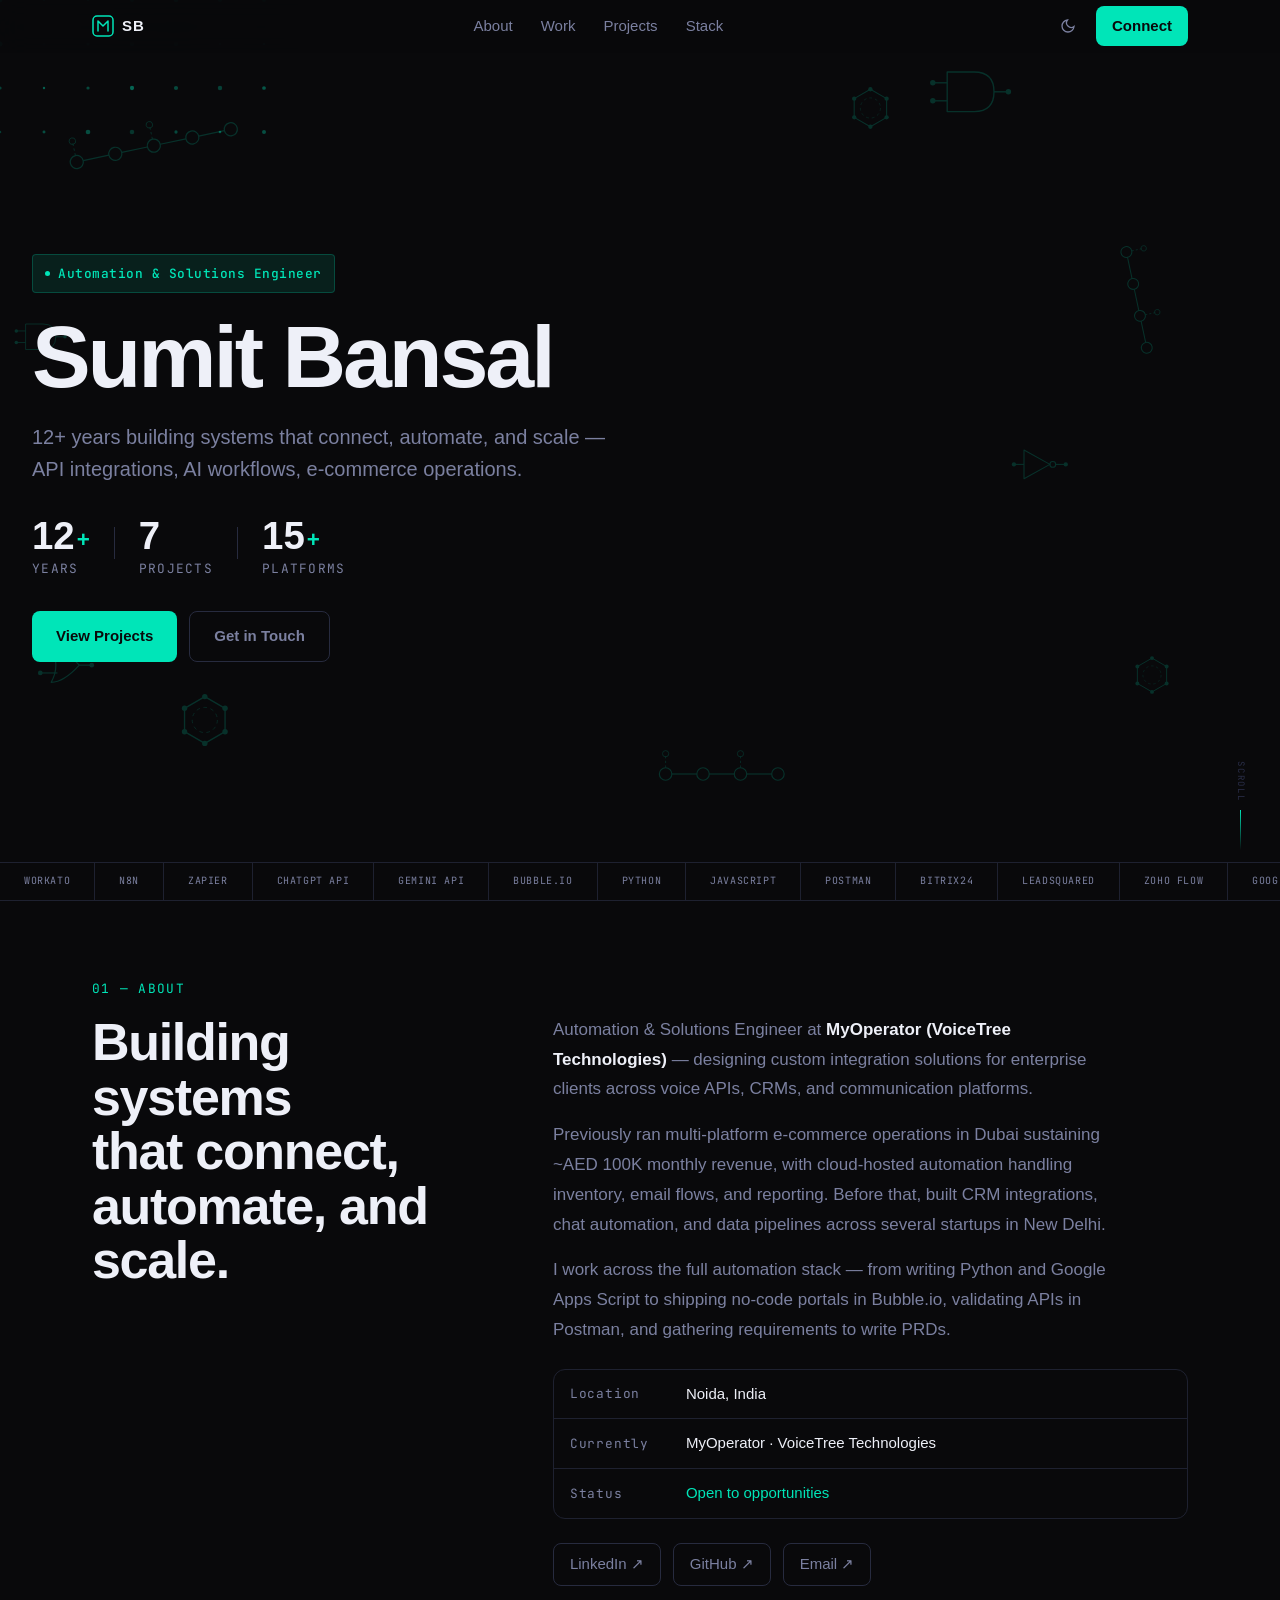
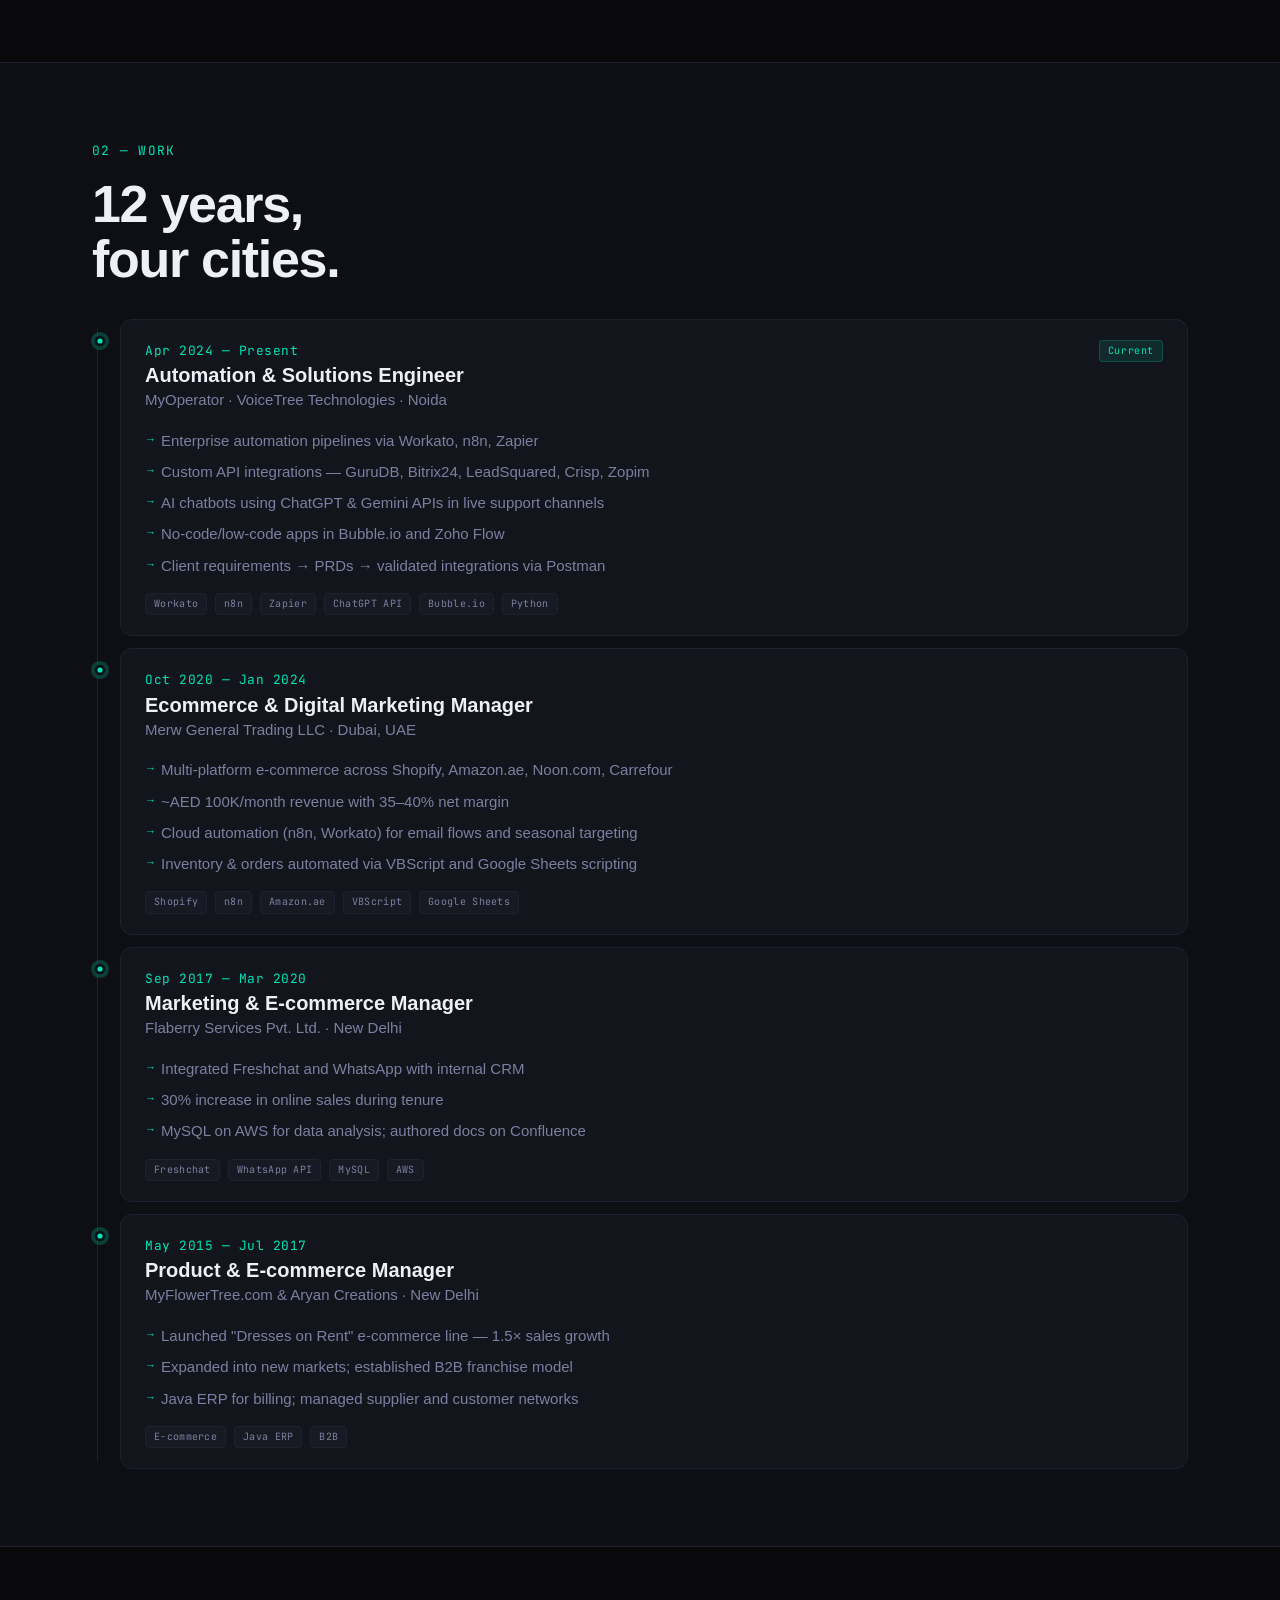
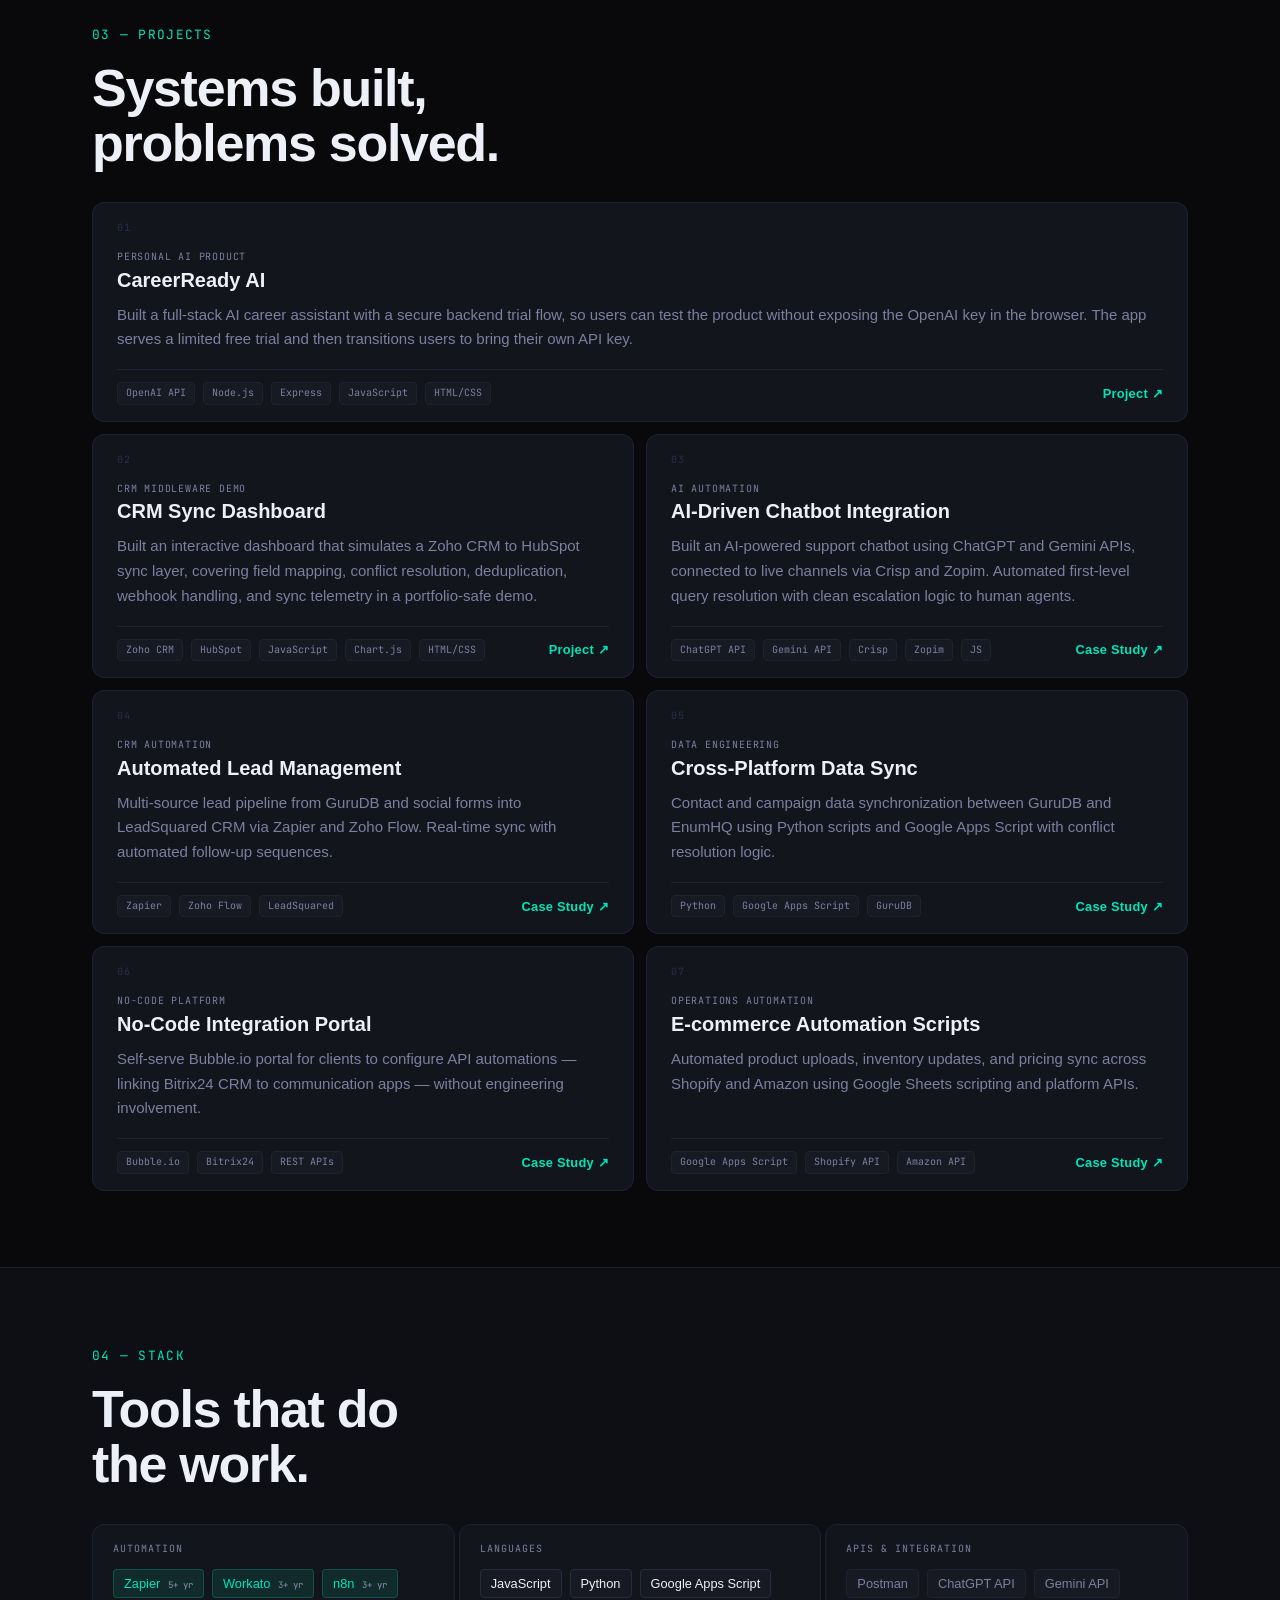
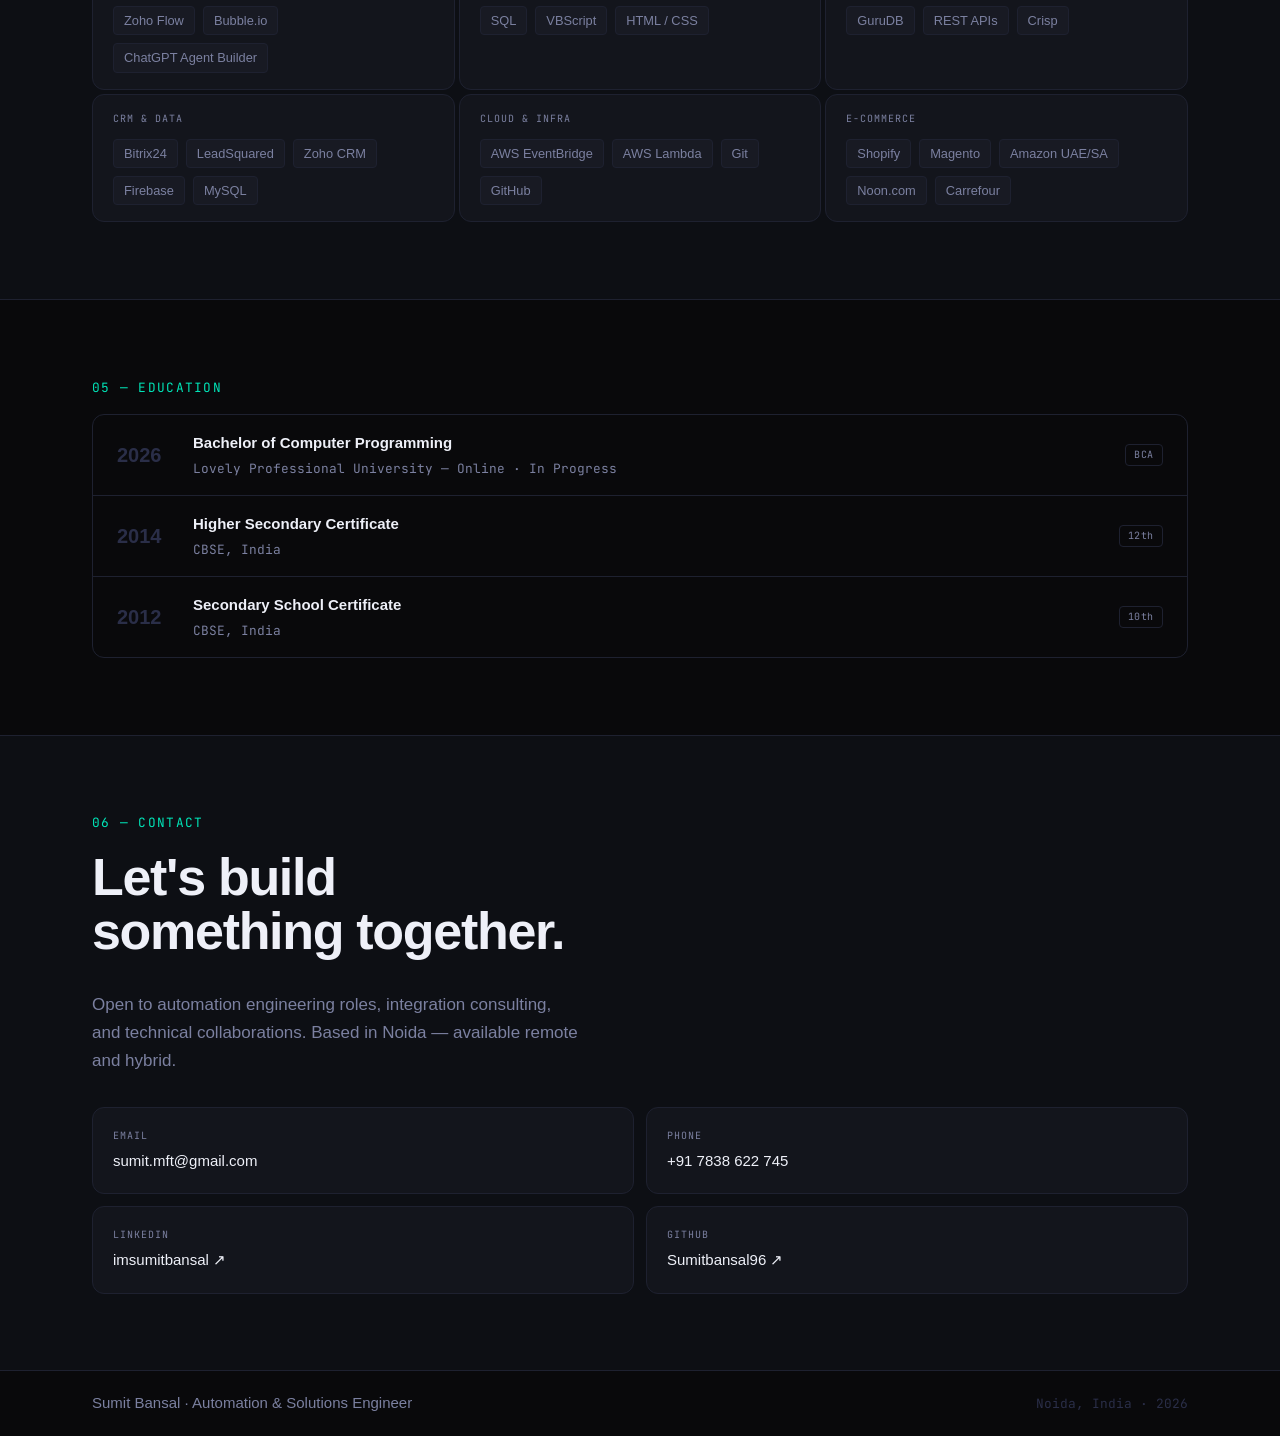
==== index.html @ 5a6f37f1 "Add new AI and CRM projects to portfolio" ====
<!DOCTYPE html>
<html lang="en" data-theme="dark">
<head>
  <meta charset="UTF-8" />
  <meta name="viewport" content="width=device-width, initial-scale=1.0" />
  <title>Sumit Bansal — Automation &amp; Solutions Engineer</title>
  <meta name="description" content="Sumit Bansal is an Automation & Solutions Engineer with 12+ years of experience across API integrations, workflow automation, AI chatbots, CRM systems, and e-commerce operations." />
  <meta name="author" content="Sumit Bansal" />
  <meta property="og:title" content="Sumit Bansal — Automation & Solutions Engineer" />
  <meta property="og:description" content="12+ years building automation systems, API integrations, AI-driven workflows, and e-commerce operations." />
  <meta property="og:type" content="website" />
  <meta property="og:url" content="https://sumitbansal96.github.io" />
  <link rel="canonical" href="https://sumitbansal96.github.io" />

  <link href="https://api.fontshare.com/v2/css?f[]=cabinet-grotesk@400,500,700,800&f[]=satoshi@400,500,700&display=swap" rel="stylesheet" />
  <link rel="preconnect" href="https://fonts.googleapis.com" />
  <link rel="preconnect" href="https://fonts.gstatic.com" crossorigin />
  <link href="https://fonts.googleapis.com/css2?family=JetBrains+Mono:wght@400;500&display=swap" rel="stylesheet" />
  <link rel="stylesheet" href="assets/css/style.css" />

  <script type="application/ld+json">{"@context":"https://schema.org","@type":"Person","name":"Sumit Bansal","jobTitle":"Automation & Solutions Engineer","email":"sumit.mft@gmail.com","url":"https://sumitbansal96.github.io","sameAs":["https://github.com/Sumitbansal96","https://linkedin.com/in/imsumitbansal"]}</script>
</head>
<body>

<!-- NAV -->
<header class="nav" id="nav">
  <div class="nav-inner">
    <a href="#" class="nav-logo" aria-label="Home">
      <span class="logo-mark">
        <svg width="22" height="22" viewBox="0 0 22 22" fill="none" aria-hidden="true">
          <rect x="1" y="1" width="20" height="20" rx="4" stroke="var(--accent)" stroke-width="1.5"/>
          <path d="M6 16V6l5 5 5-5v10" stroke="var(--accent)" stroke-width="1.5" stroke-linecap="round" stroke-linejoin="round"/>
        </svg>
      </span>
      <span class="logo-text">SB</span>
    </a>

    <nav class="nav-links" aria-label="Primary">
      <a href="#about" class="nl">About</a>
      <a href="#experience" class="nl">Work</a>
      <a href="#projects" class="nl">Projects</a>
      <a href="#skills" class="nl">Stack</a>
    </nav>

    <div class="nav-end">
      <button class="theme-btn" data-theme-toggle aria-label="Toggle theme">
        <svg class="icon-moon" width="16" height="16" viewBox="0 0 24 24" fill="none" stroke="currentColor" stroke-width="2"><path d="M21 12.79A9 9 0 1 1 11.21 3 7 7 0 0 0 21 12.79z"/></svg>
        <svg class="icon-sun" width="16" height="16" viewBox="0 0 24 24" fill="none" stroke="currentColor" stroke-width="2" style="display:none"><circle cx="12" cy="12" r="5"/><path d="M12 1v2M12 21v2M4.22 4.22l1.42 1.42M18.36 18.36l1.42 1.42M1 12h2M21 12h2M4.22 19.78l1.42-1.42M18.36 5.64l1.42-1.42"/></svg>
      </button>
      <a href="#contact" class="nav-cta">Connect</a>
      <button class="hamburger" id="hamburger" aria-label="Menu" aria-expanded="false">
        <span></span><span></span>
      </button>
    </div>
  </div>
  <div class="nav-progress" id="navProgress"></div>
</header>

<!-- Mobile drawer -->
<div class="drawer" id="drawer" aria-hidden="true">
  <a href="#about" class="dl">About</a>
  <a href="#experience" class="dl">Work</a>
  <a href="#projects" class="dl">Projects</a>
  <a href="#skills" class="dl">Stack</a>
  <a href="#contact" class="dl dl--cta">Connect →</a>
</div>
<div class="drawer-bg" id="drawerBg"></div>

<main>

<!-- ══════════════════════════════════════
     HERO
══════════════════════════════════════ -->
<section class="hero" id="hero">
  <canvas class="hero-canvas" id="heroCanvas" aria-hidden="true"></canvas>
  <!-- Techie SVG decoration layer -->
  <svg class="hero-deco" id="heroDeco" aria-hidden="true" xmlns="http://www.w3.org/2000/svg"></svg>

  <div class="hero-content">
    <div class="hero-tag js-reveal">
      <span class="tag-dot"></span>
      <span class="tag-text" id="tagText">Automation &amp; Solutions Engineer</span>
    </div>

    <h1 class="hero-name js-reveal" style="--d:0.05s">
      <span class="name-line" data-text="Sumit Bansal">Sumit Bansal</span>
    </h1>

    <p class="hero-sub js-reveal" style="--d:0.1s">
      12+ years building systems that connect, automate, and scale —<br>
      API integrations, AI workflows, e-commerce operations.
    </p>

    <div class="hero-stats js-reveal" style="--d:0.15s">
      <div class="hs">
        <div class="hs-top"><span class="hs-n" data-count="12">0</span><span class="hs-sym">+</span></div>
        <span class="hs-l">Years</span>
      </div>
      <span class="hs-div" aria-hidden="true"></span>
      <div class="hs">
        <div class="hs-top"><span class="hs-n" data-count="7">0</span></div>
        <span class="hs-l">Projects</span>
      </div>
      <span class="hs-div" aria-hidden="true"></span>
      <div class="hs">
        <div class="hs-top"><span class="hs-n" data-count="15">0</span><span class="hs-sym">+</span></div>
        <span class="hs-l">Platforms</span>
      </div>
    </div>

    <div class="hero-actions js-reveal" style="--d:0.2s">
      <a href="#projects" class="btn-primary">View Projects</a>
      <a href="#contact" class="btn-ghost">Get in Touch</a>
    </div>
  </div>

  <div class="hero-stack-ticker" aria-hidden="true">
    <div class="ticker-track" id="tickerTrack">
      <span>Workato</span><span>n8n</span><span>Zapier</span><span>ChatGPT API</span><span>Gemini API</span><span>Bubble.io</span><span>Python</span><span>JavaScript</span><span>Postman</span><span>Bitrix24</span><span>LeadSquared</span><span>Zoho Flow</span><span>Google Apps Script</span><span>AWS Lambda</span><span>Shopify</span><span>Firebase</span>
      <span>Workato</span><span>n8n</span><span>Zapier</span><span>ChatGPT API</span><span>Gemini API</span><span>Bubble.io</span><span>Python</span><span>JavaScript</span><span>Postman</span><span>Bitrix24</span><span>LeadSquared</span><span>Zoho Flow</span><span>Google Apps Script</span><span>AWS Lambda</span><span>Shopify</span><span>Firebase</span>
    </div>
  </div>

  <div class="scroll-hint" aria-hidden="true">
    <span class="sh-label">scroll</span>
    <span class="sh-line"></span>
  </div>
</section>

<!-- ══════════════════════════════════════
     ABOUT
══════════════════════════════════════ -->
<section class="section" id="about">
  <div class="wrap">
    <div class="sec-label js-reveal">01 — About</div>
    <div class="about-grid">
      <div class="about-left">
        <h2 class="sec-title js-reveal" style="--d:0.05s">Building systems<br>that connect,<br>automate, and scale.</h2>
      </div>
      <div class="about-right">
        <p class="about-p js-reveal" style="--d:0.08s">Automation &amp; Solutions Engineer at <strong>MyOperator (VoiceTree Technologies)</strong> — designing custom integration solutions for enterprise clients across voice APIs, CRMs, and communication platforms.</p>
        <p class="about-p js-reveal" style="--d:0.12s">Previously ran multi-platform e-commerce operations in Dubai sustaining ~AED 100K monthly revenue, with cloud-hosted automation handling inventory, email flows, and reporting. Before that, built CRM integrations, chat automation, and data pipelines across several startups in New Delhi.</p>
        <p class="about-p js-reveal" style="--d:0.16s">I work across the full automation stack — from writing Python and Google Apps Script to shipping no-code portals in Bubble.io, validating APIs in Postman, and gathering requirements to write PRDs.</p>

        <div class="about-meta js-reveal" style="--d:0.2s">
          <div class="am-row"><span class="am-k">Location</span><span class="am-v">Noida, India</span></div>
          <div class="am-row"><span class="am-k">Currently</span><span class="am-v">MyOperator · VoiceTree Technologies</span></div>
          <div class="am-row"><span class="am-k">Status</span><span class="am-v am-open">Open to opportunities</span></div>
        </div>

        <div class="about-links js-reveal" style="--d:0.24s">
          <a href="https://linkedin.com/in/imsumitbansal" class="alink" target="_blank" rel="noopener">LinkedIn ↗</a>
          <a href="https://github.com/Sumitbansal96" class="alink" target="_blank" rel="noopener">GitHub ↗</a>
          <a href="mailto:sumit.mft@gmail.com" class="alink">Email ↗</a>
        </div>
      </div>
    </div>
  </div>
</section>

<!-- ══════════════════════════════════════
     EXPERIENCE
══════════════════════════════════════ -->
<section class="section section--dark" id="experience">
  <div class="wrap">
    <div class="sec-label js-reveal">02 — Work</div>
    <h2 class="sec-title js-reveal" style="--d:0.05s">12 years,<br>four cities.</h2>

    <div class="timeline">
      <div class="tl-spine" aria-hidden="true"><div class="tl-fill" id="tlFill"></div></div>

      <article class="tl-item js-tl" data-i="0">
        <div class="tl-dot" aria-hidden="true"></div>
        <div class="tl-card">
          <div class="tl-head">
            <div>
              <span class="tl-date">Apr 2024 — Present</span>
              <h3 class="tl-role">Automation &amp; Solutions Engineer</h3>
              <span class="tl-co">MyOperator · VoiceTree Technologies · Noida</span>
            </div>
            <span class="tl-badge">Current</span>
          </div>
          <ul class="tl-pts">
            <li>Enterprise automation pipelines via Workato, n8n, Zapier</li>
            <li>Custom API integrations — GuruDB, Bitrix24, LeadSquared, Crisp, Zopim</li>
            <li>AI chatbots using ChatGPT &amp; Gemini APIs in live support channels</li>
            <li>No-code/low-code apps in Bubble.io and Zoho Flow</li>
            <li>Client requirements → PRDs → validated integrations via Postman</li>
          </ul>
          <div class="tl-tags"><span>Workato</span><span>n8n</span><span>Zapier</span><span>ChatGPT API</span><span>Bubble.io</span><span>Python</span></div>
        </div>
      </article>

      <article class="tl-item js-tl" data-i="1">
        <div class="tl-dot" aria-hidden="true"></div>
        <div class="tl-card">
          <div class="tl-head">
            <div>
              <span class="tl-date">Oct 2020 — Jan 2024</span>
              <h3 class="tl-role">Ecommerce &amp; Digital Marketing Manager</h3>
              <span class="tl-co">Merw General Trading LLC · Dubai, UAE</span>
            </div>
          </div>
          <ul class="tl-pts">
            <li>Multi-platform e-commerce across Shopify, Amazon.ae, Noon.com, Carrefour</li>
            <li>~AED 100K/month revenue with 35–40% net margin</li>
            <li>Cloud automation (n8n, Workato) for email flows and seasonal targeting</li>
            <li>Inventory &amp; orders automated via VBScript and Google Sheets scripting</li>
          </ul>
          <div class="tl-tags"><span>Shopify</span><span>n8n</span><span>Amazon.ae</span><span>VBScript</span><span>Google Sheets</span></div>
        </div>
      </article>

      <article class="tl-item js-tl" data-i="2">
        <div class="tl-dot" aria-hidden="true"></div>
        <div class="tl-card">
          <div class="tl-head">
            <div>
              <span class="tl-date">Sep 2017 — Mar 2020</span>
              <h3 class="tl-role">Marketing &amp; E-commerce Manager</h3>
              <span class="tl-co">Flaberry Services Pvt. Ltd. · New Delhi</span>
            </div>
          </div>
          <ul class="tl-pts">
            <li>Integrated Freshchat and WhatsApp with internal CRM</li>
            <li>30% increase in online sales during tenure</li>
            <li>MySQL on AWS for data analysis; authored docs on Confluence</li>
          </ul>
          <div class="tl-tags"><span>Freshchat</span><span>WhatsApp API</span><span>MySQL</span><span>AWS</span></div>
        </div>
      </article>

      <article class="tl-item js-tl" data-i="3">
        <div class="tl-dot" aria-hidden="true"></div>
        <div class="tl-card">
          <div class="tl-head">
            <div>
              <span class="tl-date">May 2015 — Jul 2017</span>
              <h3 class="tl-role">Product &amp; E-commerce Manager</h3>
              <span class="tl-co">MyFlowerTree.com &amp; Aryan Creations · New Delhi</span>
            </div>
          </div>
          <ul class="tl-pts">
            <li>Launched "Dresses on Rent" e-commerce line — 1.5× sales growth</li>
            <li>Expanded into new markets; established B2B franchise model</li>
            <li>Java ERP for billing; managed supplier and customer networks</li>
          </ul>
          <div class="tl-tags"><span>E-commerce</span><span>Java ERP</span><span>B2B</span></div>
        </div>
      </article>
    </div>
  </div>
</section>

<!-- ══════════════════════════════════════
     PROJECTS
══════════════════════════════════════ -->
<section class="section" id="projects">
  <div class="wrap">
    <div class="sec-label js-reveal">03 — Projects</div>
    <h2 class="sec-title js-reveal" style="--d:0.05s">Systems built,<br>problems solved.</h2>

    <div class="proj-grid">

      <article class="proj-card proj-card--wide js-proj" style="--pi:0">
        <div class="proj-num">01</div>
        <div class="proj-body">
          <div class="proj-type">Personal AI Product</div>
          <h3 class="proj-title">CareerReady AI</h3>
          <p class="proj-desc">Built a full-stack AI career assistant with a secure backend trial flow, so users can test the product without exposing the OpenAI key in the browser. The app serves a limited free trial and then transitions users to bring their own API key.</p>
          <div class="proj-reveal">
            <div class="pr-row"><span class="pr-k">Problem</span><span class="pr-v">Offer a public AI demo without leaking server-side credentials</span></div>
            <div class="pr-row"><span class="pr-k">Approach</span><span class="pr-v">Node/Express backend proxy with server-side trial tracking and frontend fallback flow</span></div>
            <div class="pr-row"><span class="pr-k">Result</span><span class="pr-v">Shipped a portfolio-ready AI product with safer trial access and clear deployment boundaries</span></div>
          </div>
        </div>
        <div class="proj-foot">
          <div class="proj-stack"><span>OpenAI API</span><span>Node.js</span><span>Express</span><span>JavaScript</span><span>HTML/CSS</span></div>
          <a href="https://github.com/Sumitbansal96/careerready-ai" class="proj-link" target="_blank" rel="noopener">Project ↗</a>
        </div>
      </article>

      <article class="proj-card js-proj" style="--pi:1">
        <div class="proj-num">02</div>
        <div class="proj-body">
          <div class="proj-type">CRM Middleware Demo</div>
          <h3 class="proj-title">CRM Sync Dashboard</h3>
          <p class="proj-desc">Built an interactive dashboard that simulates a Zoho CRM to HubSpot sync layer, covering field mapping, conflict resolution, deduplication, webhook handling, and sync telemetry in a portfolio-safe demo.</p>
          <div class="proj-reveal">
            <div class="pr-row"><span class="pr-k">Problem</span><span class="pr-v">Show integration architecture depth without exposing client systems or credentials</span></div>
            <div class="pr-row"><span class="pr-k">Approach</span><span class="pr-v">Single-page simulation of webhook-driven CRM sync workflows with editable rules and live dashboards</span></div>
            <div class="pr-row"><span class="pr-k">Result</span><span class="pr-v">Created a strong architecture demo for CRM sync, observability, and data-quality workflows</span></div>
          </div>
        </div>
        <div class="proj-foot">
          <div class="proj-stack"><span>Zoho CRM</span><span>HubSpot</span><span>JavaScript</span><span>Chart.js</span><span>HTML/CSS</span></div>
          <a href="https://github.com/Sumitbansal96/crm-sync-dashboard" class="proj-link" target="_blank" rel="noopener">Project ↗</a>
        </div>
      </article>

      <article class="proj-card js-proj" style="--pi:2">
        <div class="proj-num">03</div>
        <div class="proj-body">
          <div class="proj-type">AI Automation</div>
          <h3 class="proj-title">AI-Driven Chatbot Integration</h3>
          <p class="proj-desc">Built an AI-powered support chatbot using ChatGPT and Gemini APIs, connected to live channels via Crisp and Zopim. Automated first-level query resolution with clean escalation logic to human agents.</p>
          <div class="proj-reveal">
            <div class="pr-row"><span class="pr-k">Problem</span><span class="pr-v">High-volume repetitive queries draining agent time</span></div>
            <div class="pr-row"><span class="pr-k">Approach</span><span class="pr-v">LLM intent classification + response generation with escalation threshold</span></div>
            <div class="pr-row"><span class="pr-k">Result</span><span class="pr-v">Automated resolution of common queries; significantly improved response times</span></div>
          </div>
        </div>
        <div class="proj-foot">
          <div class="proj-stack"><span>ChatGPT API</span><span>Gemini API</span><span>Crisp</span><span>Zopim</span><span>JS</span></div>
          <a href="https://github.com/Sumitbansal96/ai-chatbot-integration" class="proj-link" target="_blank" rel="noopener">Case Study ↗</a>
        </div>
      </article>

      <article class="proj-card js-proj" style="--pi:3">
        <div class="proj-num">04</div>
        <div class="proj-body">
          <div class="proj-type">CRM Automation</div>
          <h3 class="proj-title">Automated Lead Management</h3>
          <p class="proj-desc">Multi-source lead pipeline from GuruDB and social forms into LeadSquared CRM via Zapier and Zoho Flow. Real-time sync with automated follow-up sequences.</p>
          <div class="proj-reveal">
            <div class="pr-row"><span class="pr-k">Result</span><span class="pr-v">Zero manual data entry; real-time CRM with auto follow-ups</span></div>
          </div>
        </div>
        <div class="proj-foot">
          <div class="proj-stack"><span>Zapier</span><span>Zoho Flow</span><span>LeadSquared</span></div>
          <a href="https://github.com/Sumitbansal96/lead-automation-workflow" class="proj-link" target="_blank" rel="noopener">Case Study ↗</a>
        </div>
      </article>

      <article class="proj-card js-proj" style="--pi:4">
        <div class="proj-num">05</div>
        <div class="proj-body">
          <div class="proj-type">Data Engineering</div>
          <h3 class="proj-title">Cross-Platform Data Sync</h3>
          <p class="proj-desc">Contact and campaign data synchronization between GuruDB and EnumHQ using Python scripts and Google Apps Script with conflict resolution logic.</p>
          <div class="proj-reveal">
            <div class="pr-row"><span class="pr-k">Result</span><span class="pr-v">Eliminated manual reconciliation; consistent data across both platforms</span></div>
          </div>
        </div>
        <div class="proj-foot">
          <div class="proj-stack"><span>Python</span><span>Google Apps Script</span><span>GuruDB</span></div>
          <a href="https://github.com/Sumitbansal96/data-sync-pipeline" class="proj-link" target="_blank" rel="noopener">Case Study ↗</a>
        </div>
      </article>

      <article class="proj-card js-proj" style="--pi:5">
        <div class="proj-num">06</div>
        <div class="proj-body">
          <div class="proj-type">No-Code Platform</div>
          <h3 class="proj-title">No-Code Integration Portal</h3>
          <p class="proj-desc">Self-serve Bubble.io portal for clients to configure API automations — linking Bitrix24 CRM to communication apps — without engineering involvement.</p>
          <div class="proj-reveal">
            <div class="pr-row"><span class="pr-k">Result</span><span class="pr-v">Reduced deployment friction; accelerated client onboarding</span></div>
          </div>
        </div>
        <div class="proj-foot">
          <div class="proj-stack"><span>Bubble.io</span><span>Bitrix24</span><span>REST APIs</span></div>
          <a href="https://github.com/Sumitbansal96/nocode-integration-portal" class="proj-link" target="_blank" rel="noopener">Case Study ↗</a>
        </div>
      </article>

      <article class="proj-card js-proj" style="--pi:6">
        <div class="proj-num">07</div>
        <div class="proj-body">
          <div class="proj-type">Operations Automation</div>
          <h3 class="proj-title">E-commerce Automation Scripts</h3>
          <p class="proj-desc">Automated product uploads, inventory updates, and pricing sync across Shopify and Amazon using Google Sheets scripting and platform APIs.</p>
          <div class="proj-reveal">
            <div class="pr-row"><span class="pr-k">Result</span><span class="pr-v">10+ hours of manual work eliminated per week</span></div>
          </div>
        </div>
        <div class="proj-foot">
          <div class="proj-stack"><span>Google Apps Script</span><span>Shopify API</span><span>Amazon API</span></div>
          <a href="https://github.com/Sumitbansal96/ecommerce-automation-scripts" class="proj-link" target="_blank" rel="noopener">Case Study ↗</a>
        </div>
      </article>

    </div>
  </div>
</section>

<!-- ══════════════════════════════════════
     SKILLS
══════════════════════════════════════ -->
<section class="section section--dark" id="skills">
  <div class="wrap">
    <div class="sec-label js-reveal">04 — Stack</div>
    <h2 class="sec-title js-reveal" style="--d:0.05s">Tools that do<br>the work.</h2>

    <div class="stack-grid">
      <div class="sg-group js-reveal" style="--d:0.06s">
        <div class="sg-label">Automation</div>
        <div class="sg-tags">
          <span class="sg-tag sg-tag--hl">Zapier <em>5+ yr</em></span>
          <span class="sg-tag sg-tag--hl">Workato <em>3+ yr</em></span>
          <span class="sg-tag sg-tag--hl">n8n <em>3+ yr</em></span>
          <span class="sg-tag">Zoho Flow</span>
          <span class="sg-tag">Bubble.io</span>
          <span class="sg-tag">ChatGPT Agent Builder</span>
        </div>
      </div>
      <div class="sg-group js-reveal" style="--d:0.1s">
        <div class="sg-label">Languages</div>
        <div class="sg-tags">
          <span class="sg-tag sg-tag--med">JavaScript</span>
          <span class="sg-tag sg-tag--med">Python</span>
          <span class="sg-tag sg-tag--med">Google Apps Script</span>
          <span class="sg-tag">SQL</span>
          <span class="sg-tag">VBScript</span>
          <span class="sg-tag">HTML / CSS</span>
        </div>
      </div>
      <div class="sg-group js-reveal" style="--d:0.14s">
        <div class="sg-label">APIs &amp; Integration</div>
        <div class="sg-tags">
          <span class="sg-tag">Postman</span>
          <span class="sg-tag">ChatGPT API</span>
          <span class="sg-tag">Gemini API</span>
          <span class="sg-tag">GuruDB</span>
          <span class="sg-tag">REST APIs</span>
          <span class="sg-tag">Crisp</span>
        </div>
      </div>
      <div class="sg-group js-reveal" style="--d:0.18s">
        <div class="sg-label">CRM &amp; Data</div>
        <div class="sg-tags">
          <span class="sg-tag">Bitrix24</span>
          <span class="sg-tag">LeadSquared</span>
          <span class="sg-tag">Zoho CRM</span>
          <span class="sg-tag">Firebase</span>
          <span class="sg-tag">MySQL</span>
        </div>
      </div>
      <div class="sg-group js-reveal" style="--d:0.22s">
        <div class="sg-label">Cloud &amp; Infra</div>
        <div class="sg-tags">
          <span class="sg-tag">AWS EventBridge</span>
          <span class="sg-tag">AWS Lambda</span>
          <span class="sg-tag">Git</span>
          <span class="sg-tag">GitHub</span>
        </div>
      </div>
      <div class="sg-group js-reveal" style="--d:0.26s">
        <div class="sg-label">E-commerce</div>
        <div class="sg-tags">
          <span class="sg-tag">Shopify</span>
          <span class="sg-tag">Magento</span>
          <span class="sg-tag">Amazon UAE/SA</span>
          <span class="sg-tag">Noon.com</span>
          <span class="sg-tag">Carrefour</span>
        </div>
      </div>
    </div>
  </div>
</section>

<!-- ══════════════════════════════════════
     EDUCATION
══════════════════════════════════════ -->
<section class="section" id="education">
  <div class="wrap">
    <div class="sec-label js-reveal">05 — Education</div>
    <div class="edu-list">
      <div class="edu-row js-reveal" style="--d:0.04s">
        <span class="edu-yr">2026</span>
        <div class="edu-mid">
          <span class="edu-deg">Bachelor of Computer Programming</span>
          <span class="edu-inst">Lovely Professional University — Online · In Progress</span>
        </div>
        <span class="edu-tag">BCA</span>
      </div>
      <div class="edu-row js-reveal" style="--d:0.08s">
        <span class="edu-yr">2014</span>
        <div class="edu-mid">
          <span class="edu-deg">Higher Secondary Certificate</span>
          <span class="edu-inst">CBSE, India</span>
        </div>
        <span class="edu-tag">12th</span>
      </div>
      <div class="edu-row js-reveal" style="--d:0.12s">
        <span class="edu-yr">2012</span>
        <div class="edu-mid">
          <span class="edu-deg">Secondary School Certificate</span>
          <span class="edu-inst">CBSE, India</span>
        </div>
        <span class="edu-tag">10th</span>
      </div>
    </div>
  </div>
</section>

<!-- ══════════════════════════════════════
     CONTACT
══════════════════════════════════════ -->
<section class="section section--contact" id="contact">
  <div class="wrap">
    <div class="sec-label js-reveal">06 — Contact</div>
    <h2 class="sec-title js-reveal" style="--d:0.05s">Let's build<br>something together.</h2>
    <p class="contact-sub js-reveal" style="--d:0.1s">Open to automation engineering roles, integration consulting, and technical collaborations. Based in Noida — available remote and hybrid.</p>

    <div class="contact-grid js-reveal" style="--d:0.15s">
      <a href="mailto:sumit.mft@gmail.com" class="cc">
        <span class="cc-k">Email</span>
        <span class="cc-v">sumit.mft@gmail.com</span>
      </a>
      <a href="tel:+917838622745" class="cc">
        <span class="cc-k">Phone</span>
        <span class="cc-v">+91 7838 622 745</span>
      </a>
      <a href="https://linkedin.com/in/imsumitbansal" class="cc" target="_blank" rel="noopener">
        <span class="cc-k">LinkedIn</span>
        <span class="cc-v">imsumitbansal ↗</span>
      </a>
      <a href="https://github.com/Sumitbansal96" class="cc" target="_blank" rel="noopener">
        <span class="cc-k">GitHub</span>
        <span class="cc-v">Sumitbansal96 ↗</span>
      </a>
    </div>
  </div>
</section>

</main>

<footer class="footer">
  <div class="wrap footer-inner">
    <span class="footer-name">Sumit Bansal · Automation &amp; Solutions Engineer</span>
    <span class="footer-loc">Noida, India · <span id="yr"></span></span>
  </div>
</footer>

<script src="assets/js/main.js"></script>
</body>
</html>
---- assets/css/style.css ----
/* ═══════════════════════════════════════════════════════
   SUMIT BANSAL — REDESIGNED PORTFOLIO
   Compact · Smart scroll effects · Minimalist premium
   ═══════════════════════════════════════════════════════ */

/* ─── TOKENS ─────────────────────────────────────────── */
:root {
  --font-display: 'Cabinet Grotesk', 'Helvetica Neue', sans-serif;
  --font-body:    'Satoshi', 'Helvetica Neue', sans-serif;
  --font-mono:    'JetBrains Mono', monospace;

  --text-xs:   clamp(0.688rem, 0.65rem + 0.19vw, 0.813rem);
  --text-sm:   clamp(0.813rem, 0.77rem + 0.21vw, 0.938rem);
  --text-base: clamp(0.938rem, 0.88rem + 0.29vw, 1.063rem);
  --text-md:   clamp(1.063rem, 0.97rem + 0.46vw, 1.25rem);
  --text-lg:   clamp(1.25rem,  1.05rem + 1vw,    1.75rem);
  --text-xl:   clamp(1.75rem,  1.2rem  + 2.75vw, 3.25rem);
  --text-2xl:  clamp(2.5rem,   1.4rem  + 5.5vw,  5.5rem);

  --sp-1: 0.25rem; --sp-2: 0.5rem;  --sp-3: 0.75rem;
  --sp-4: 1rem;    --sp-5: 1.25rem; --sp-6: 1.5rem;
  --sp-8: 2rem;    --sp-10: 2.5rem; --sp-12: 3rem;
  --sp-16: 4rem;   --sp-20: 5rem;

  --r-sm: 4px; --r-md: 8px; --r-lg: 12px;
  --ease: cubic-bezier(0.16, 1, 0.3, 1);
  --ease-in: cubic-bezier(0.4, 0, 1, 1);

  --w: 1160px;
}

/* ─── DARK MODE (default) ──────────────────────────── */
:root, [data-theme="dark"] {
  --bg:       #09090b;
  --bg-2:     #0d0f14;
  --bg-3:     #13151c;
  --surface:  #181a23;
  --border:   #1e2130;
  --border-2: #272b3f;
  --text:     #eef0f8;
  --muted:    #7b80a0;
  --faint:    #2a2e48;
  --accent:   #00e5b8;
  --accent-d: #00c49e;
  --accent-g: rgba(0,229,184,0.22);
  --accent-s: rgba(0,229,184,0.10);
  --accent-pulse: rgba(0,229,184,0.35);
}

/* ─── LIGHT MODE ──────────────────────────────────── */
[data-theme="light"] {
  --bg:       #f8faff;
  --bg-2:     #eef1f9;
  --bg-3:     #e4e8f4;
  --surface:  #ffffff;
  --border:   #d6daed;
  --border-2: #c4cadf;
  --text:     #0d0f1a;
  --muted:    #52587a;
  --faint:    #d4d8ec;
  --accent:   #00a882;
  --accent-d: #007e60;
  --accent-g: rgba(0,168,130,0.15);
  --accent-s: rgba(0,168,130,0.07);
  --accent-pulse: rgba(0,168,130,0.3);
}

/* ─── BASE ────────────────────────────────────────── */
*, *::before, *::after { box-sizing: border-box; margin: 0; padding: 0; }

html {
  font-size: 16px;
  scroll-behavior: smooth;
  scroll-padding-top: 56px;
  -webkit-font-smoothing: antialiased;
  text-rendering: optimizeLegibility;
}

body {
  font-family: var(--font-body);
  font-size: var(--text-base);
  line-height: 1.65;
  color: var(--text);
  background: var(--bg);
  overflow-x: hidden;
  transition: background 0.4s var(--ease), color 0.4s var(--ease);
}

a { color: inherit; text-decoration: none; }
button { cursor: pointer; background: none; border: none; font: inherit; color: inherit; }
img, svg { display: block; max-width: 100%; }
h1, h2, h3, h4 { font-family: var(--font-display); line-height: 1.05; text-wrap: balance; }

::selection { background: var(--accent-g); }
:focus-visible { outline: 2px solid var(--accent); outline-offset: 3px; border-radius: var(--r-sm); }

@media (prefers-reduced-motion: reduce) {
  *, *::before, *::after {
    animation-duration: 0.01ms !important;
    transition-duration: 0.01ms !important;
    scroll-behavior: auto !important;
  }
}

/* ─── LAYOUT ──────────────────────────────────────── */
.wrap {
  max-width: var(--w);
  margin: 0 auto;
  padding: 0 var(--sp-8);
}
@media (max-width: 640px) { .wrap { padding: 0 var(--sp-5); } }

.section {
  padding-block: clamp(var(--sp-12), 6vw, var(--sp-20));
  border-top: 1px solid var(--border);
}
.section--dark { background: var(--bg-2); }
.section--contact { background: var(--bg-2); }

/* ─── NAV ─────────────────────────────────────────── */
.nav {
  position: fixed;
  top: 0; left: 0; right: 0;
  z-index: 200;
  background: oklch(from var(--bg) l c h / 0.88);
  backdrop-filter: blur(16px) saturate(160%);
  -webkit-backdrop-filter: blur(16px) saturate(160%);
  border-bottom: 1px solid transparent;
  transition: border-color 0.3s, box-shadow 0.3s;
}
.nav.is-scrolled {
  border-color: var(--border);
  box-shadow: 0 1px 12px rgba(0,0,0,0.2);
}
.nav-inner {
  display: flex;
  align-items: center;
  justify-content: space-between;
  height: 52px;
  max-width: var(--w);
  margin: 0 auto;
  padding: 0 var(--sp-8);
  gap: var(--sp-6);
}
@media (max-width: 640px) { .nav-inner { padding: 0 var(--sp-5); } }

.nav-logo {
  display: flex; align-items: center; gap: var(--sp-2);
  font-family: var(--font-display);
  font-weight: 800;
  font-size: var(--text-sm);
  letter-spacing: 0.06em;
  color: var(--text);
  transition: color 0.2s;
}
.nav-logo:hover { color: var(--accent); }
.logo-mark { color: var(--accent); }

.nav-links { display: flex; gap: var(--sp-1); }
.nl {
  padding: var(--sp-2) var(--sp-3);
  font-size: var(--text-sm);
  font-weight: 500;
  color: var(--muted);
  border-radius: var(--r-md);
  transition: color 0.2s, background 0.2s;
}
.nl:hover, .nl.active { color: var(--text); background: var(--bg-3); }

.nav-end { display: flex; align-items: center; gap: var(--sp-3); }

.theme-btn {
  display: flex; align-items: center; justify-content: center;
  width: 32px; height: 32px;
  color: var(--muted);
  border-radius: var(--r-md);
  transition: color 0.2s, background 0.2s;
}
.theme-btn:hover { color: var(--text); background: var(--bg-3); }

.nav-cta {
  padding: var(--sp-2) var(--sp-4);
  font-size: var(--text-sm);
  font-weight: 600;
  background: var(--accent);
  color: var(--bg);
  border-radius: var(--r-md);
  transition: background 0.2s, transform 0.2s;
}
.nav-cta:hover { background: var(--accent-d); transform: translateY(-1px); }

.hamburger {
  display: none;
  flex-direction: column;
  gap: 5px;
  width: 32px; height: 32px;
  align-items: center; justify-content: center;
}
.hamburger span {
  display: block; width: 18px; height: 1.5px;
  background: var(--muted);
  border-radius: 2px;
  transition: transform 0.3s var(--ease), opacity 0.2s;
}
.hamburger.open span:nth-child(1) { transform: translateY(6.5px) rotate(45deg); }
.hamburger.open span:nth-child(2) { transform: translateY(-6.5px) rotate(-45deg); }

.nav-progress {
  position: absolute; bottom: 0; left: 0;
  height: 1.5px; width: 0%;
  background: var(--accent);
  transition: width 0.08s linear;
}

@media (max-width: 768px) {
  .nav-links { display: none; }
  .hamburger { display: flex; }
  .nav-cta { display: none; }
}

/* Mobile drawer */
.drawer {
  position: fixed;
  top: 52px; left: 0; right: 0;
  z-index: 199;
  background: var(--bg);
  border-bottom: 1px solid var(--border);
  display: flex; flex-direction: column;
  padding: var(--sp-4) var(--sp-5);
  gap: var(--sp-1);
  transform: translateY(-110%);
  opacity: 0;
  pointer-events: none;
  transition: transform 0.35s var(--ease), opacity 0.3s;
}
.drawer.open { transform: translateY(0); opacity: 1; pointer-events: all; }
.dl {
  padding: var(--sp-3) var(--sp-4);
  font-size: var(--text-md);
  font-weight: 600;
  color: var(--muted);
  border-radius: var(--r-md);
  transition: color 0.2s, background 0.2s;
}
.dl:hover { color: var(--text); background: var(--bg-3); }
.dl--cta { color: var(--accent); margin-top: var(--sp-2); }
.drawer-bg {
  position: fixed; inset: 0; z-index: 198;
  background: rgba(0,0,0,0.4);
  opacity: 0; pointer-events: none;
  transition: opacity 0.3s;
}
.drawer-bg.show { opacity: 1; pointer-events: all; }

/* ─── HERO ────────────────────────────────────────── */
.hero {
  position: relative;
  min-height: 100svh;
  display: flex;
  flex-direction: column;
  justify-content: center;
  padding: 80px var(--sp-8) var(--sp-16);
  overflow: hidden;
}
@media (max-width: 640px) {
  .hero { padding: 72px var(--sp-5) var(--sp-12); }
}

.hero-canvas {
  position: absolute; inset: 0;
  pointer-events: none;
  opacity: 0.85;
}
[data-theme="light"] .hero-canvas { opacity: 0.45; }

/* SVG Deco layer */
.hero-deco {
  position: absolute; inset: 0;
  width: 100%; height: 100%;
  pointer-events: none;
  opacity: 0.18;
  overflow: visible;
}
[data-theme="light"] .hero-deco { opacity: 0.12; }

.hero-content {
  position: relative; z-index: 2;
  max-width: 760px;
}

.hero-tag {
  display: inline-flex; align-items: center; gap: var(--sp-2);
  padding: var(--sp-2) var(--sp-3);
  font-family: var(--font-mono);
  font-size: var(--text-xs);
  font-weight: 500;
  color: var(--accent);
  background: var(--accent-s);
  border: 1px solid var(--accent-g);
  border-radius: var(--r-sm);
  margin-bottom: var(--sp-5);
  letter-spacing: 0.04em;
  width: fit-content;
}
.tag-dot {
  width: 5px; height: 5px;
  border-radius: 50%;
  background: var(--accent);
  animation: blink 2s ease-in-out infinite;
}
@keyframes blink { 0%,100%{opacity:1} 50%{opacity:0.3} }

.hero-name {
  font-size: var(--text-2xl);
  font-weight: 800;
  letter-spacing: -0.035em;
  line-height: 1;
  margin-bottom: var(--sp-5);
  color: var(--text);
  position: relative;
  overflow: hidden;
}
.name-line {
  display: block;
  transform: translateY(100%);
  opacity: 0;
  transition: transform 0.9s var(--ease), opacity 0.7s var(--ease);
}
.name-line.visible { transform: translateY(0); opacity: 1; }

.hero-sub {
  font-size: var(--text-md);
  color: var(--muted);
  line-height: 1.6;
  max-width: 52ch;
  margin-bottom: var(--sp-8);
}

.hero-stats {
  display: flex; align-items: flex-end; gap: var(--sp-6);
  margin-bottom: var(--sp-8);
}
.hs {
  display: flex;
  flex-direction: column;
  gap: 3px;
  align-items: flex-start;
}
/* Number + suffix on same baseline row */
.hs-top {
  display: flex;
  align-items: baseline;
  gap: 2px;
  line-height: 1;
}
.hs-n {
  font-family: var(--font-display);
  font-size: clamp(1.6rem, 3vw, 2.4rem);
  font-weight: 800;
  line-height: 1;
  color: var(--text);
  font-variant-numeric: tabular-nums;
}
.hs-sym {
  font-family: var(--font-display);
  font-size: clamp(1rem, 2vw, 1.4rem);
  font-weight: 800;
  color: var(--accent);
  line-height: 1;
  /* small nudge so + sits visually aligned with top of number */
  position: relative;
  top: -2px;
}
.hs-l {
  font-family: var(--font-mono);
  font-size: var(--text-xs);
  color: var(--muted);
  text-transform: uppercase;
  letter-spacing: 0.1em;
}
.hs-div {
  width: 1px; height: 32px;
  background: var(--border-2);
  margin-bottom: var(--sp-5);
  flex-shrink: 0;
}

.hero-actions { display: flex; flex-wrap: wrap; gap: var(--sp-3); }

.btn-primary {
  display: inline-flex; align-items: center;
  padding: var(--sp-3) var(--sp-6);
  font-size: var(--text-sm); font-weight: 600;
  background: var(--accent); color: var(--bg);
  border-radius: var(--r-md);
  transition: background 0.2s, transform 0.2s, box-shadow 0.2s;
}
.btn-primary:hover {
  background: var(--accent-d);
  transform: translateY(-1px);
  box-shadow: 0 8px 24px var(--accent-g);
}
.btn-ghost {
  display: inline-flex; align-items: center;
  padding: var(--sp-3) var(--sp-6);
  font-size: var(--text-sm); font-weight: 600;
  border: 1px solid var(--border-2);
  color: var(--muted);
  border-radius: var(--r-md);
  transition: color 0.2s, border-color 0.2s, background 0.2s, transform 0.2s;
}
.btn-ghost:hover { color: var(--text); border-color: var(--border-2); background: var(--bg-3); transform: translateY(-1px); }

/* Ticker */
.hero-stack-ticker {
  position: absolute;
  bottom: 0; left: 0; right: 0;
  overflow: hidden;
  border-top: 1px solid var(--border);
  height: 38px;
  z-index: 2;
}
.ticker-track {
  display: flex;
  align-items: center;
  gap: 0;
  white-space: nowrap;
  animation: ticker-scroll 30s linear infinite;
  height: 100%;
}
.ticker-track span {
  display: inline-flex; align-items: center;
  padding: 0 var(--sp-6);
  font-family: var(--font-mono);
  font-size: 10px;
  color: var(--muted);
  letter-spacing: 0.06em;
  text-transform: uppercase;
  height: 100%;
  border-right: 1px solid var(--border);
  white-space: nowrap;
}
@keyframes ticker-scroll {
  from { transform: translateX(0); }
  to   { transform: translateX(-50%); }
}

/* Scroll hint */
.scroll-hint {
  position: absolute;
  right: var(--sp-8);
  bottom: 50px;
  z-index: 2;
  display: flex;
  flex-direction: column;
  align-items: center;
  gap: var(--sp-2);
}
.sh-label {
  font-family: var(--font-mono);
  font-size: 9px;
  letter-spacing: 0.2em;
  text-transform: uppercase;
  color: var(--faint);
  writing-mode: vertical-rl;
}
.sh-line {
  width: 1px; height: 40px;
  background: linear-gradient(to bottom, var(--accent), transparent);
  animation: sh-anim 2s ease-in-out infinite;
}
@keyframes sh-anim {
  0%   { transform: scaleY(0); transform-origin: top; opacity: 0; }
  50%  { transform: scaleY(1); transform-origin: top; opacity: 1; }
  100% { transform: scaleY(0); transform-origin: bottom; opacity: 0; }
}
@media (max-width: 768px) { .scroll-hint { display: none; } }

/* ─── SECTION LABELS & TITLES ─────────────────────── */
.sec-label {
  font-family: var(--font-mono);
  font-size: var(--text-xs);
  color: var(--accent);
  letter-spacing: 0.1em;
  text-transform: uppercase;
  margin-bottom: var(--sp-4);
  display: block;
}
.sec-title {
  font-size: var(--text-xl);
  font-weight: 800;
  letter-spacing: -0.025em;
  color: var(--text);
  margin-bottom: var(--sp-8);
}

/* ─── SCROLL REVEAL ───────────────────────────────── */
.js-reveal {
  opacity: 0;
  transform: translateY(18px);
  transition: opacity 0.6s var(--ease) var(--d, 0s),
              transform 0.6s var(--ease) var(--d, 0s);
}
.js-reveal.in { opacity: 1; transform: none; }

/* ─── ABOUT ───────────────────────────────────────── */
.about-grid {
  display: grid;
  grid-template-columns: 1fr 1.6fr;
  gap: var(--sp-16);
  align-items: start;
}
@media (max-width: 860px) { .about-grid { grid-template-columns: 1fr; gap: var(--sp-8); } }

.about-p {
  font-size: var(--text-base);
  color: var(--muted);
  line-height: 1.75;
  max-width: 60ch;
  margin-bottom: var(--sp-4);
}
.about-p strong { color: var(--text); font-weight: 600; }

.about-meta {
  display: flex; flex-direction: column;
  gap: 0;
  border: 1px solid var(--border);
  border-radius: var(--r-lg);
  overflow: hidden;
  margin-top: var(--sp-6);
  margin-bottom: var(--sp-6);
}
.am-row {
  display: grid; grid-template-columns: 100px 1fr;
  padding: var(--sp-3) var(--sp-4);
  border-bottom: 1px solid var(--border);
  gap: var(--sp-4);
  align-items: center;
}
.am-row:last-child { border-bottom: none; }
.am-k { font-family: var(--font-mono); font-size: var(--text-xs); color: var(--muted); letter-spacing: 0.06em; }
.am-v { font-size: var(--text-sm); font-weight: 500; color: var(--text); }
.am-open { color: var(--accent); }

.about-links { display: flex; flex-wrap: wrap; gap: var(--sp-3); }
.alink {
  font-size: var(--text-sm); font-weight: 500;
  color: var(--muted);
  padding: var(--sp-2) var(--sp-4);
  border: 1px solid var(--border-2);
  border-radius: var(--r-md);
  transition: color 0.2s, border-color 0.2s, background 0.2s, transform 0.15s;
}
.alink:hover { color: var(--accent); border-color: var(--accent); background: var(--accent-s); transform: translateY(-1px); }

/* ─── TIMELINE ────────────────────────────────────── */
.timeline {
  position: relative;
  padding-left: 28px;
  display: flex;
  flex-direction: column;
  gap: var(--sp-3);
}
.tl-spine {
  position: absolute;
  left: 5px; top: 8px; bottom: 8px;
  width: 1px; background: var(--border);
  border-radius: 1px;
}
.tl-fill {
  position: absolute; top: 0; left: 0; right: 0;
  background: linear-gradient(to bottom, var(--accent), var(--accent-d));
  border-radius: 1px;
  height: 0%;
  transition: height 0.25s linear;
}

.tl-item {
  position: relative;
  opacity: 0;
  transform: translateX(-12px);
  transition: opacity 0.5s var(--ease), transform 0.5s var(--ease);
}
.tl-item.in { opacity: 1; transform: none; }

.tl-dot {
  position: absolute;
  left: -24px; top: 18px;
  width: 8px; height: 8px;
  border-radius: 50%;
  background: var(--border-2);
  border: 2px solid var(--bg-2);
  transition: background 0.3s, box-shadow 0.3s, transform 0.3s;
}
.tl-item.in .tl-dot,
.tl-item:hover .tl-dot {
  background: var(--accent);
  box-shadow: 0 0 0 3px var(--accent-g);
  transform: scale(1.3);
}

.tl-card {
  background: var(--bg-3);
  border: 1px solid var(--border);
  border-radius: var(--r-lg);
  padding: var(--sp-5) var(--sp-6);
  transition: border-color 0.25s, box-shadow 0.25s;
}
.tl-item:hover .tl-card,
.tl-item.in .tl-card:hover {
  border-color: var(--accent);
  box-shadow: 0 0 0 1px var(--accent-g), 0 4px 20px rgba(0,0,0,0.3);
}

.tl-head {
  display: flex; justify-content: space-between;
  align-items: flex-start;
  gap: var(--sp-4);
  margin-bottom: var(--sp-4);
}
.tl-date {
  font-family: var(--font-mono);
  font-size: var(--text-xs);
  color: var(--accent);
  letter-spacing: 0.04em;
  display: block;
  margin-bottom: var(--sp-1);
}
.tl-role {
  font-size: var(--text-md);
  font-weight: 700;
  color: var(--text);
  margin-bottom: 2px;
}
.tl-co {
  font-size: var(--text-sm);
  color: var(--muted);
  display: block;
}
.tl-badge {
  flex-shrink: 0;
  font-family: var(--font-mono);
  font-size: 10px;
  padding: 2px 8px;
  background: var(--accent-s);
  color: var(--accent);
  border: 1px solid var(--accent-g);
  border-radius: var(--r-sm);
  letter-spacing: 0.06em;
}

.tl-pts {
  list-style: none;
  display: flex; flex-direction: column;
  gap: var(--sp-2);
  margin-bottom: var(--sp-4);
}
.tl-pts li {
  font-size: var(--text-sm);
  color: var(--muted);
  line-height: 1.55;
  padding-left: var(--sp-4);
  position: relative;
}
.tl-pts li::before {
  content: '→';
  position: absolute; left: 0;
  color: var(--accent);
  font-size: 11px;
  top: 2px;
}
.tl-tags {
  display: flex; flex-wrap: wrap; gap: var(--sp-2);
}
.tl-tags span {
  padding: 2px 8px;
  font-family: var(--font-mono);
  font-size: 10px;
  color: var(--muted);
  background: var(--surface);
  border: 1px solid var(--border);
  border-radius: var(--r-sm);
  letter-spacing: 0.03em;
}

/* ─── PROJECTS ────────────────────────────────────── */
.proj-grid {
  display: grid;
  grid-template-columns: repeat(2, 1fr);
  gap: var(--sp-3);
}
@media (max-width: 860px) { .proj-grid { grid-template-columns: 1fr; } }
.proj-card--wide { grid-column: span 2; }
@media (max-width: 860px) { .proj-card--wide { grid-column: span 1; } }

.proj-card {
  background: var(--bg-3);
  border: 1px solid var(--border);
  border-radius: var(--r-lg);
  padding: var(--sp-5) var(--sp-6) var(--sp-4);
  display: flex; flex-direction: column;
  gap: var(--sp-4);
  position: relative;
  overflow: hidden;
  opacity: 0;
  transform: translateY(16px);
  transition: opacity 0.5s var(--ease) calc(var(--pi, 0) * 0.07s),
              transform 0.5s var(--ease) calc(var(--pi, 0) * 0.07s),
              border-color 0.25s,
              box-shadow 0.25s;
}
.proj-card::before {
  content: '';
  position: absolute; top: 0; left: 0; right: 0;
  height: 1.5px;
  background: linear-gradient(90deg, var(--accent), transparent);
  opacity: 0;
  transition: opacity 0.25s;
}
.proj-card.in { opacity: 1; transform: none; }
.proj-card:hover { border-color: var(--border-2); box-shadow: 0 4px 24px rgba(0,0,0,0.25); }
.proj-card:hover::before { opacity: 1; }

.proj-num {
  font-family: var(--font-mono);
  font-size: 10px;
  color: var(--faint);
  letter-spacing: 0.1em;
  line-height: 1;
}
.proj-type {
  font-family: var(--font-mono);
  font-size: 10px;
  color: var(--muted);
  letter-spacing: 0.08em;
  text-transform: uppercase;
  margin-bottom: var(--sp-1);
}
.proj-title {
  font-size: var(--text-md);
  font-weight: 700;
  color: var(--text);
  margin-bottom: var(--sp-3);
}
.proj-desc {
  font-size: var(--text-sm);
  color: var(--muted);
  line-height: 1.65;
}
.proj-body { flex: 1; }

.proj-reveal {
  display: flex; flex-direction: column; gap: var(--sp-2);
  padding-top: var(--sp-3);
  border-top: 1px solid var(--border);
  max-height: 0;
  overflow: hidden;
  opacity: 0;
  transition: max-height 0.45s var(--ease), opacity 0.35s var(--ease), padding 0.35s;
  padding-top: 0;
}
.proj-card:hover .proj-reveal {
  max-height: 120px;
  opacity: 1;
  padding-top: var(--sp-3);
  border-top-color: var(--border-2);
}
.pr-row { display: grid; grid-template-columns: 64px 1fr; gap: var(--sp-3); }
.pr-k { font-family: var(--font-mono); font-size: 10px; color: var(--accent); letter-spacing: 0.06em; padding-top: 1px; }
.pr-v { font-size: var(--text-xs); color: var(--muted); line-height: 1.5; }

.proj-foot {
  display: flex; justify-content: space-between; align-items: center;
  padding-top: var(--sp-3);
  border-top: 1px solid var(--border);
}
.proj-stack { display: flex; flex-wrap: wrap; gap: var(--sp-2); }
.proj-stack span {
  padding: 2px 8px;
  font-family: var(--font-mono);
  font-size: 10px;
  color: var(--muted);
  background: var(--surface);
  border: 1px solid var(--border);
  border-radius: var(--r-sm);
}
.proj-link {
  font-size: var(--text-xs);
  font-weight: 600;
  color: var(--accent);
  letter-spacing: 0.02em;
  flex-shrink: 0;
  transition: letter-spacing 0.2s;
}
.proj-link:hover { letter-spacing: 0.08em; }

/* ─── SKILLS ──────────────────────────────────────── */
.stack-grid {
  display: grid;
  grid-template-columns: repeat(3, 1fr);
  gap: var(--sp-1);
}
@media (max-width: 900px) { .stack-grid { grid-template-columns: repeat(2, 1fr); } }
@media (max-width: 560px) { .stack-grid { grid-template-columns: 1fr; } }

.sg-group {
  background: var(--bg-3);
  border: 1px solid var(--border);
  border-radius: var(--r-lg);
  padding: var(--sp-4) var(--sp-5);
  transition: border-color 0.2s;
}
.sg-group:hover { border-color: var(--border-2); }

.sg-label {
  font-family: var(--font-mono);
  font-size: 10px;
  color: var(--muted);
  text-transform: uppercase;
  letter-spacing: 0.1em;
  margin-bottom: var(--sp-3);
  display: block;
}
.sg-tags { display: flex; flex-wrap: wrap; gap: var(--sp-2); }
.sg-tag {
  padding: 3px 10px;
  font-size: var(--text-xs);
  font-weight: 500;
  color: var(--muted);
  background: var(--surface);
  border: 1px solid var(--border);
  border-radius: var(--r-sm);
  transition: color 0.15s, border-color 0.15s, background 0.15s;
  cursor: default;
}
.sg-tag:hover { color: var(--accent); border-color: var(--accent); background: var(--accent-s); }
.sg-tag--hl {
  color: var(--accent);
  border-color: var(--accent-g);
  background: var(--accent-s);
}
.sg-tag--med { color: var(--text); border-color: var(--border-2); }
.sg-tag em {
  font-style: normal; font-family: var(--font-mono);
  font-size: 9px; color: var(--muted); margin-left: 4px;
}

/* ─── EDUCATION (compact row layout) ─────────────── */
.edu-list {
  display: flex; flex-direction: column;
  border: 1px solid var(--border);
  border-radius: var(--r-lg);
  overflow: hidden;
}
.edu-row {
  display: grid;
  grid-template-columns: 52px 1fr auto;
  align-items: center;
  gap: var(--sp-6);
  padding: var(--sp-4) var(--sp-6);
  border-bottom: 1px solid var(--border);
  transition: background 0.2s;
  opacity: 0;
  transform: translateY(10px);
  transition: opacity 0.5s var(--ease) var(--d, 0s),
              transform 0.5s var(--ease) var(--d, 0s),
              background 0.2s;
}
.edu-row:last-child { border-bottom: none; }
.edu-row.in { opacity: 1; transform: none; }
.edu-row:hover { background: var(--bg-3); }

.edu-yr {
  font-family: var(--font-display);
  font-size: var(--text-md);
  font-weight: 800;
  color: var(--faint);
  line-height: 1;
  white-space: nowrap;
}
.edu-mid { display: flex; flex-direction: column; gap: 2px; }
.edu-deg { font-size: var(--text-sm); font-weight: 600; color: var(--text); }
.edu-inst { font-size: var(--text-xs); color: var(--muted); font-family: var(--font-mono); }
.edu-tag {
  font-family: var(--font-mono);
  font-size: 10px;
  padding: 2px 8px;
  color: var(--muted);
  border: 1px solid var(--border);
  border-radius: var(--r-sm);
  letter-spacing: 0.06em;
  white-space: nowrap;
}
@media (max-width: 560px) {
  .edu-row { grid-template-columns: 44px 1fr; gap: var(--sp-3); }
  .edu-tag { display: none; }
}

/* ─── CONTACT ─────────────────────────────────────── */
.contact-sub {
  font-size: var(--text-base);
  color: var(--muted);
  max-width: 52ch;
  margin-bottom: var(--sp-8);
  line-height: 1.65;
}
.contact-grid {
  display: grid;
  grid-template-columns: repeat(2, 1fr);
  gap: var(--sp-3);
}
@media (max-width: 560px) { .contact-grid { grid-template-columns: 1fr; } }
.cc {
  display: flex; flex-direction: column; gap: var(--sp-1);
  padding: var(--sp-5) var(--sp-5);
  background: var(--bg-3);
  border: 1px solid var(--border);
  border-radius: var(--r-lg);
  transition: border-color 0.2s, background 0.2s, transform 0.2s, box-shadow 0.2s;
}
.cc:hover {
  border-color: var(--accent);
  background: var(--accent-s);
  transform: translateY(-2px);
  box-shadow: 0 8px 20px rgba(0,0,0,0.2);
}
.cc-k {
  font-family: var(--font-mono);
  font-size: 10px;
  color: var(--muted);
  text-transform: uppercase;
  letter-spacing: 0.1em;
}
.cc-v { font-size: var(--text-sm); font-weight: 500; color: var(--text); }

/* ─── FOOTER ──────────────────────────────────────── */
.footer {
  border-top: 1px solid var(--border);
  padding-block: var(--sp-5);
}
.footer-inner {
  display: flex; justify-content: space-between; align-items: center;
  flex-wrap: wrap; gap: var(--sp-3);
}
.footer-name { font-size: var(--text-sm); font-weight: 500; color: var(--muted); }
.footer-loc { font-family: var(--font-mono); font-size: var(--text-xs); color: var(--faint); }
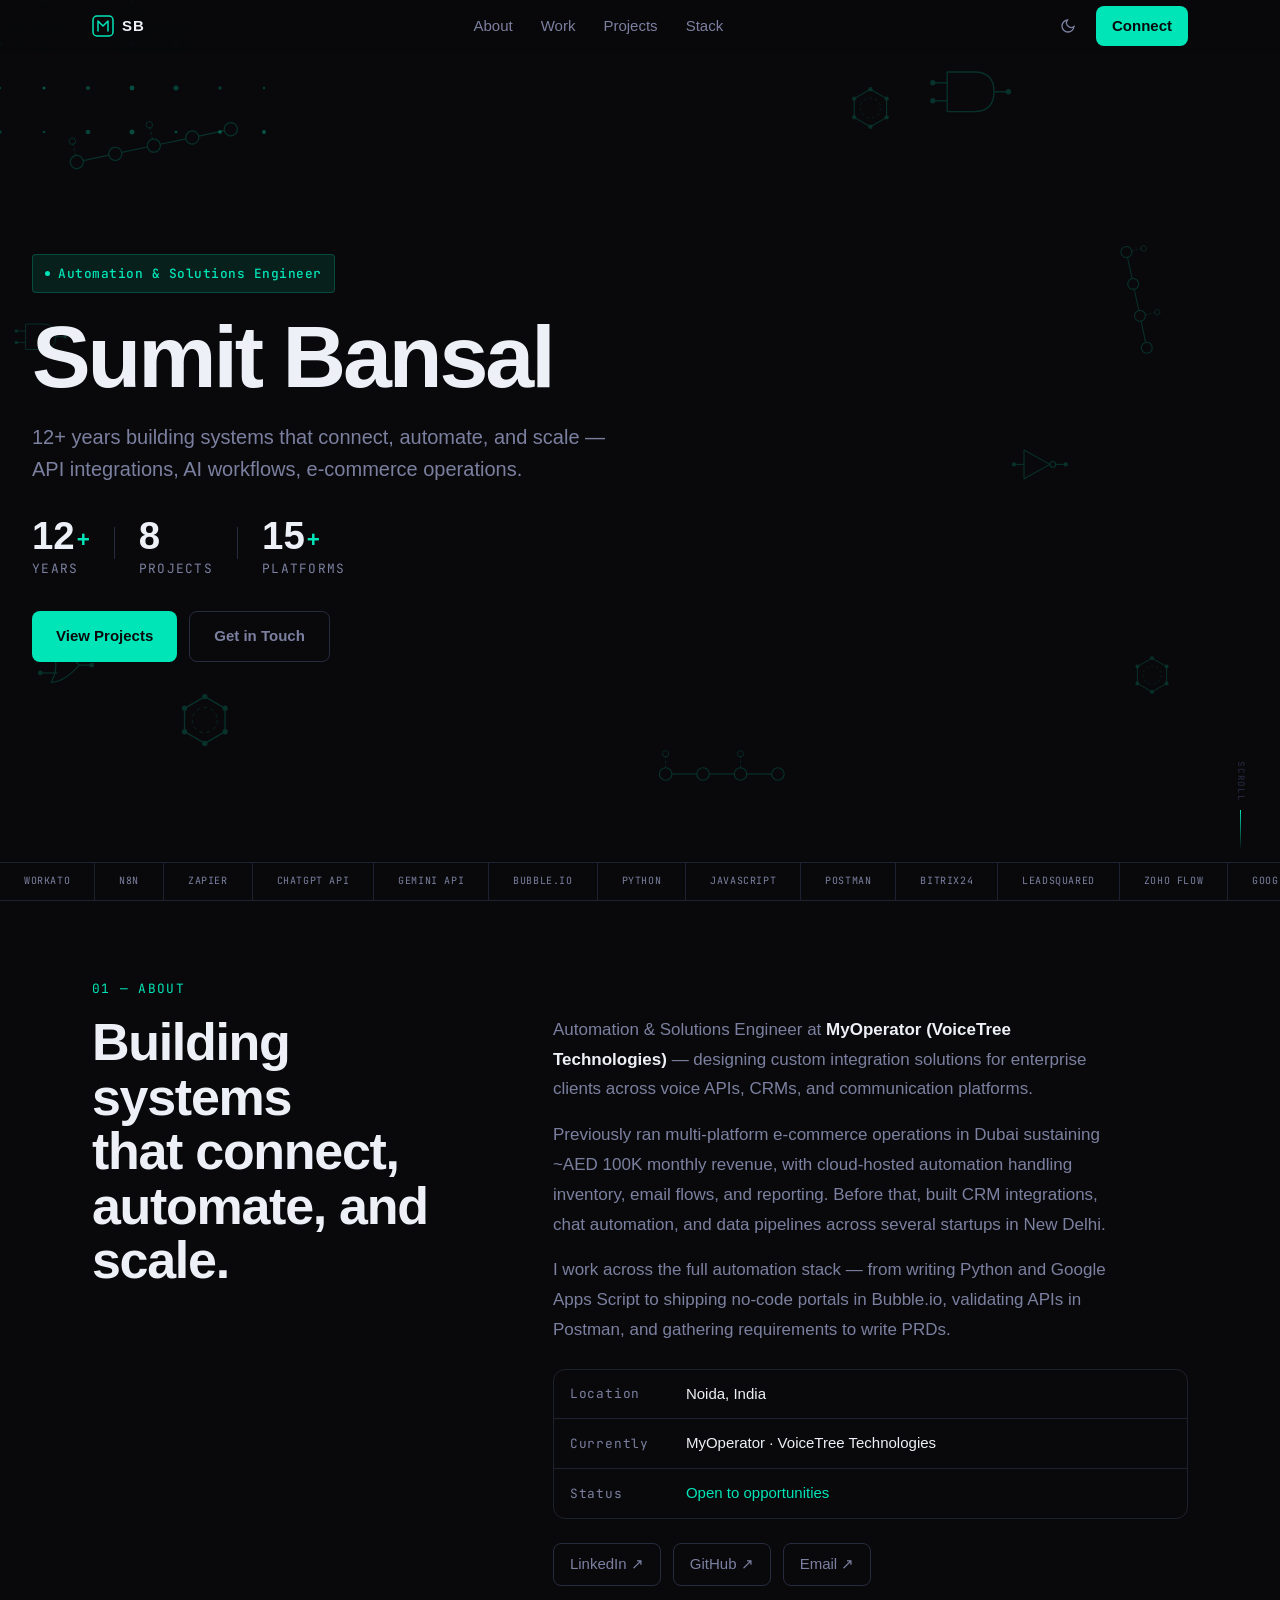
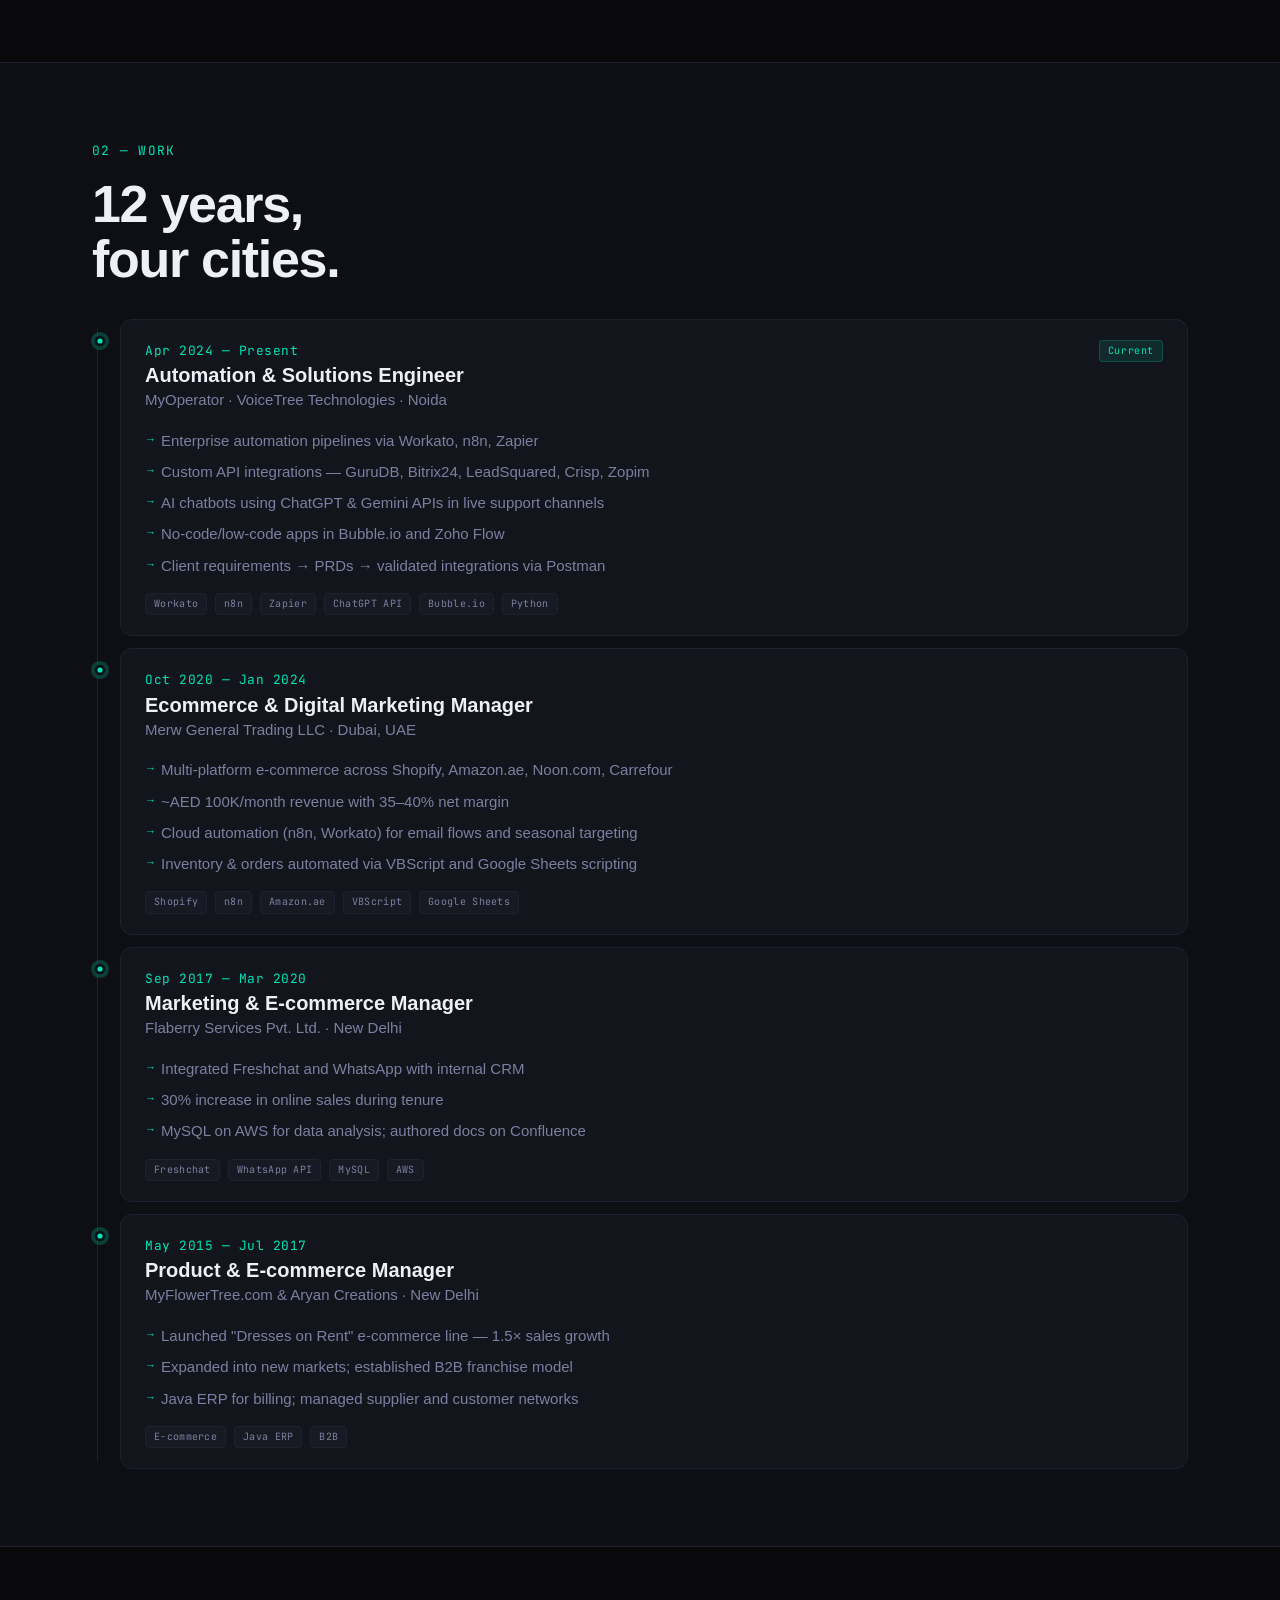
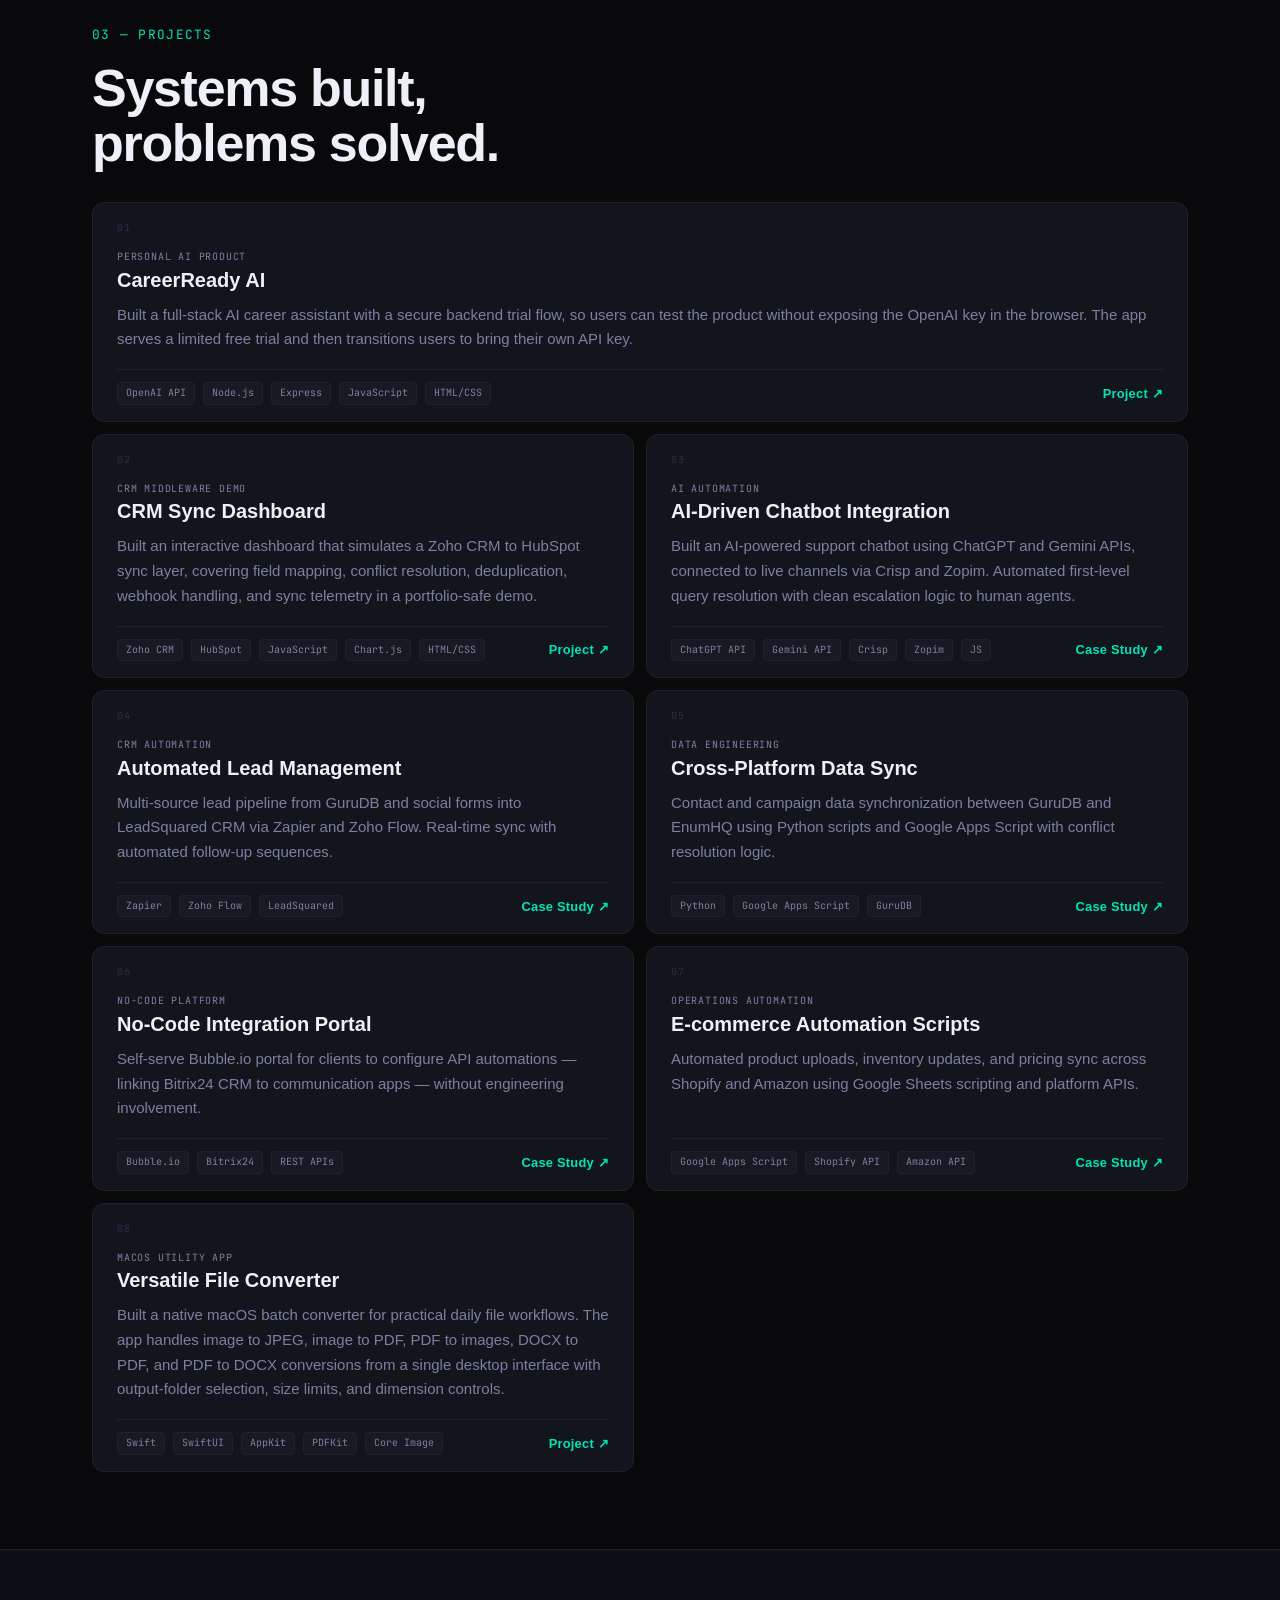
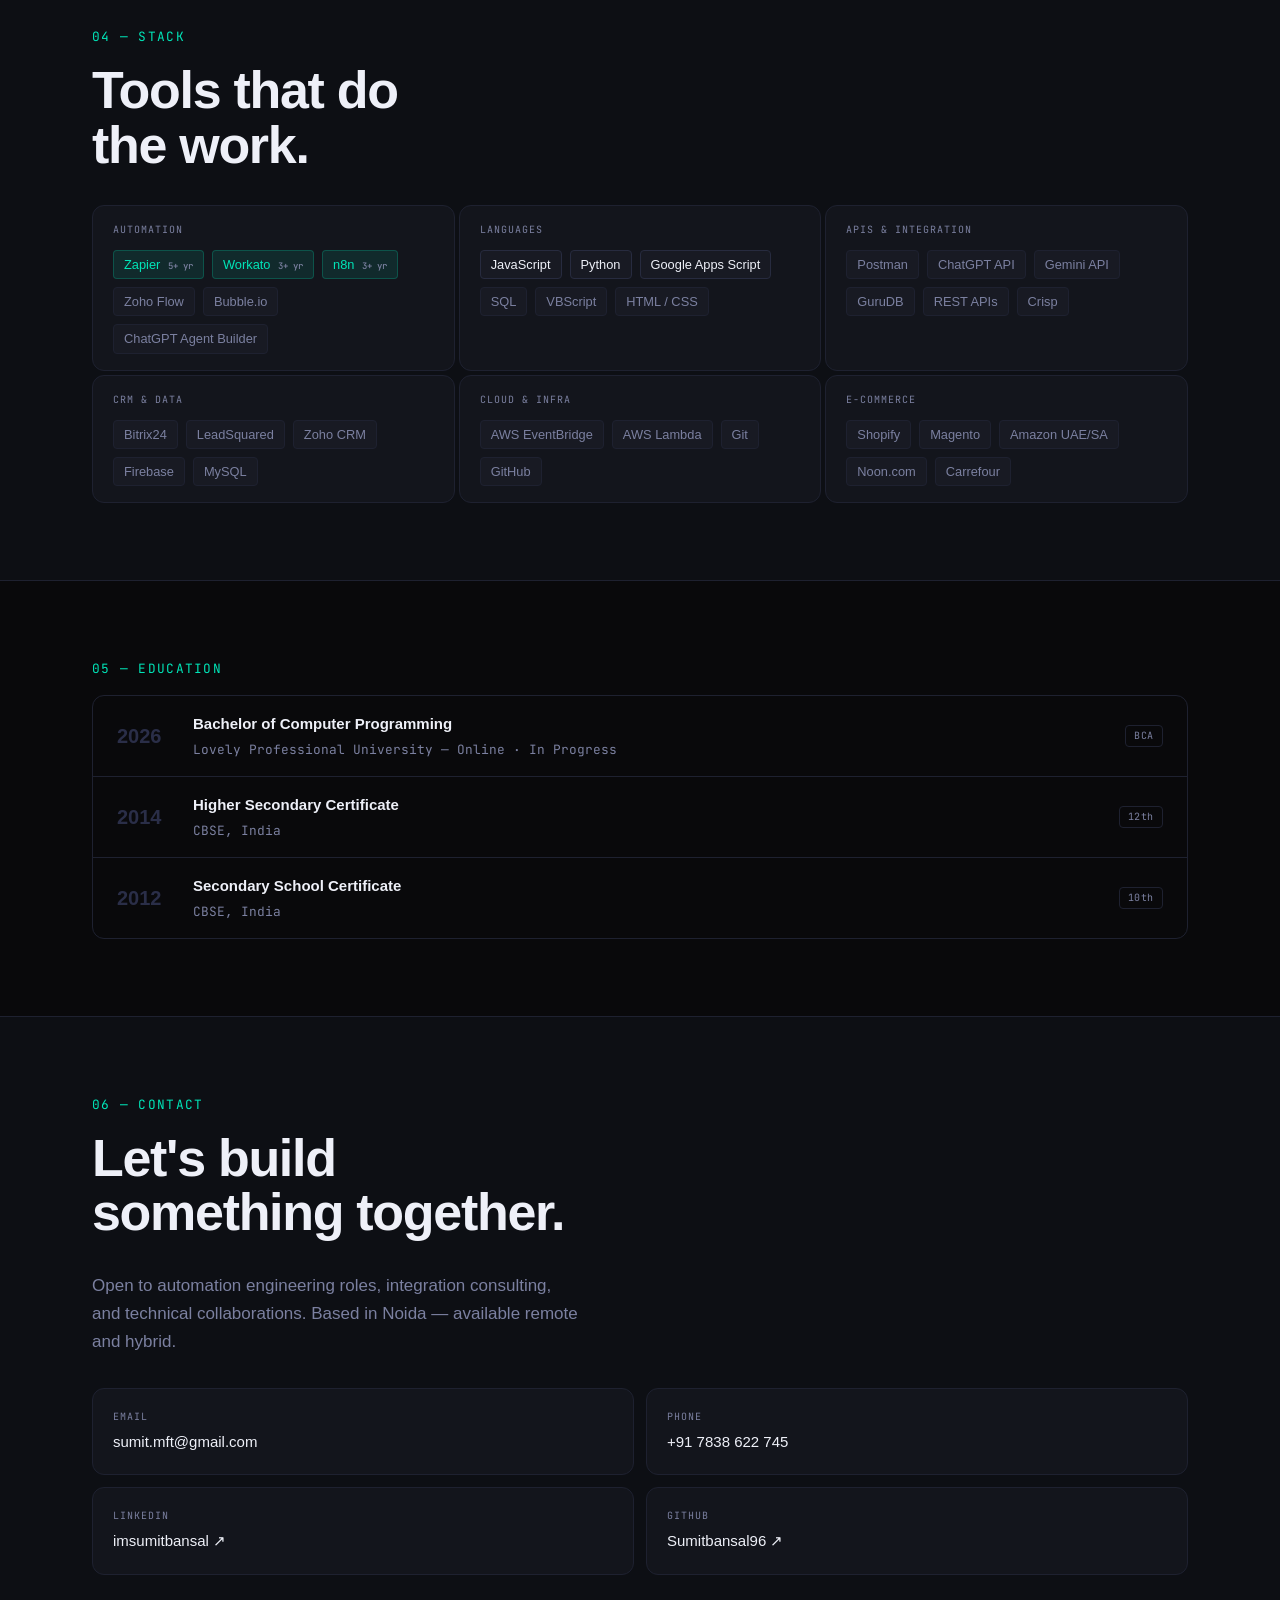
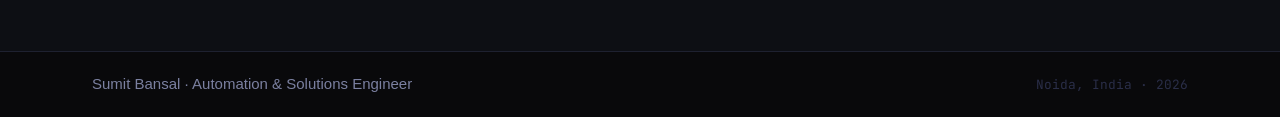
==== commit d79423a9: "Add versatile file converter to projects" ====
--- a/index.html
+++ b/index.html
@@ -98,7 +98,7 @@
       </div>
       <span class="hs-div" aria-hidden="true"></span>
       <div class="hs">
-        <div class="hs-top"><span class="hs-n" data-count="7">0</span></div>
+        <div class="hs-top"><span class="hs-n" data-count="8">0</span></div>
         <span class="hs-l">Projects</span>
       </div>
       <span class="hs-div" aria-hidden="true"></span>
@@ -377,6 +377,24 @@
         <div class="proj-foot">
           <div class="proj-stack"><span>Google Apps Script</span><span>Shopify API</span><span>Amazon API</span></div>
           <a href="https://github.com/Sumitbansal96/ecommerce-automation-scripts" class="proj-link" target="_blank" rel="noopener">Case Study ↗</a>
+        </div>
+      </article>
+
+      <article class="proj-card js-proj" style="--pi:7">
+        <div class="proj-num">08</div>
+        <div class="proj-body">
+          <div class="proj-type">macOS Utility App</div>
+          <h3 class="proj-title">Versatile File Converter</h3>
+          <p class="proj-desc">Built a native macOS batch converter for practical daily file workflows. The app handles image to JPEG, image to PDF, PDF to images, DOCX to PDF, and PDF to DOCX conversions from a single desktop interface with output-folder selection, size limits, and dimension controls.</p>
+          <div class="proj-reveal">
+            <div class="pr-row"><span class="pr-k">Problem</span><span class="pr-v">Common file conversion tasks usually require several apps, websites, or manual export steps</span></div>
+            <div class="pr-row"><span class="pr-k">Approach</span><span class="pr-v">Shipped one SwiftUI and AppKit desktop app with mode-based conversion flows and native macOS document frameworks</span></div>
+            <div class="pr-row"><span class="pr-k">Result</span><span class="pr-v">A local desktop utility that reduces repetitive document and image conversion work into a single workflow</span></div>
+          </div>
+        </div>
+        <div class="proj-foot">
+          <div class="proj-stack"><span>Swift</span><span>SwiftUI</span><span>AppKit</span><span>PDFKit</span><span>Core Image</span></div>
+          <a href="https://github.com/Sumitbansal96/versatile-file-converter" class="proj-link" target="_blank" rel="noopener">Project ↗</a>
         </div>
       </article>
 
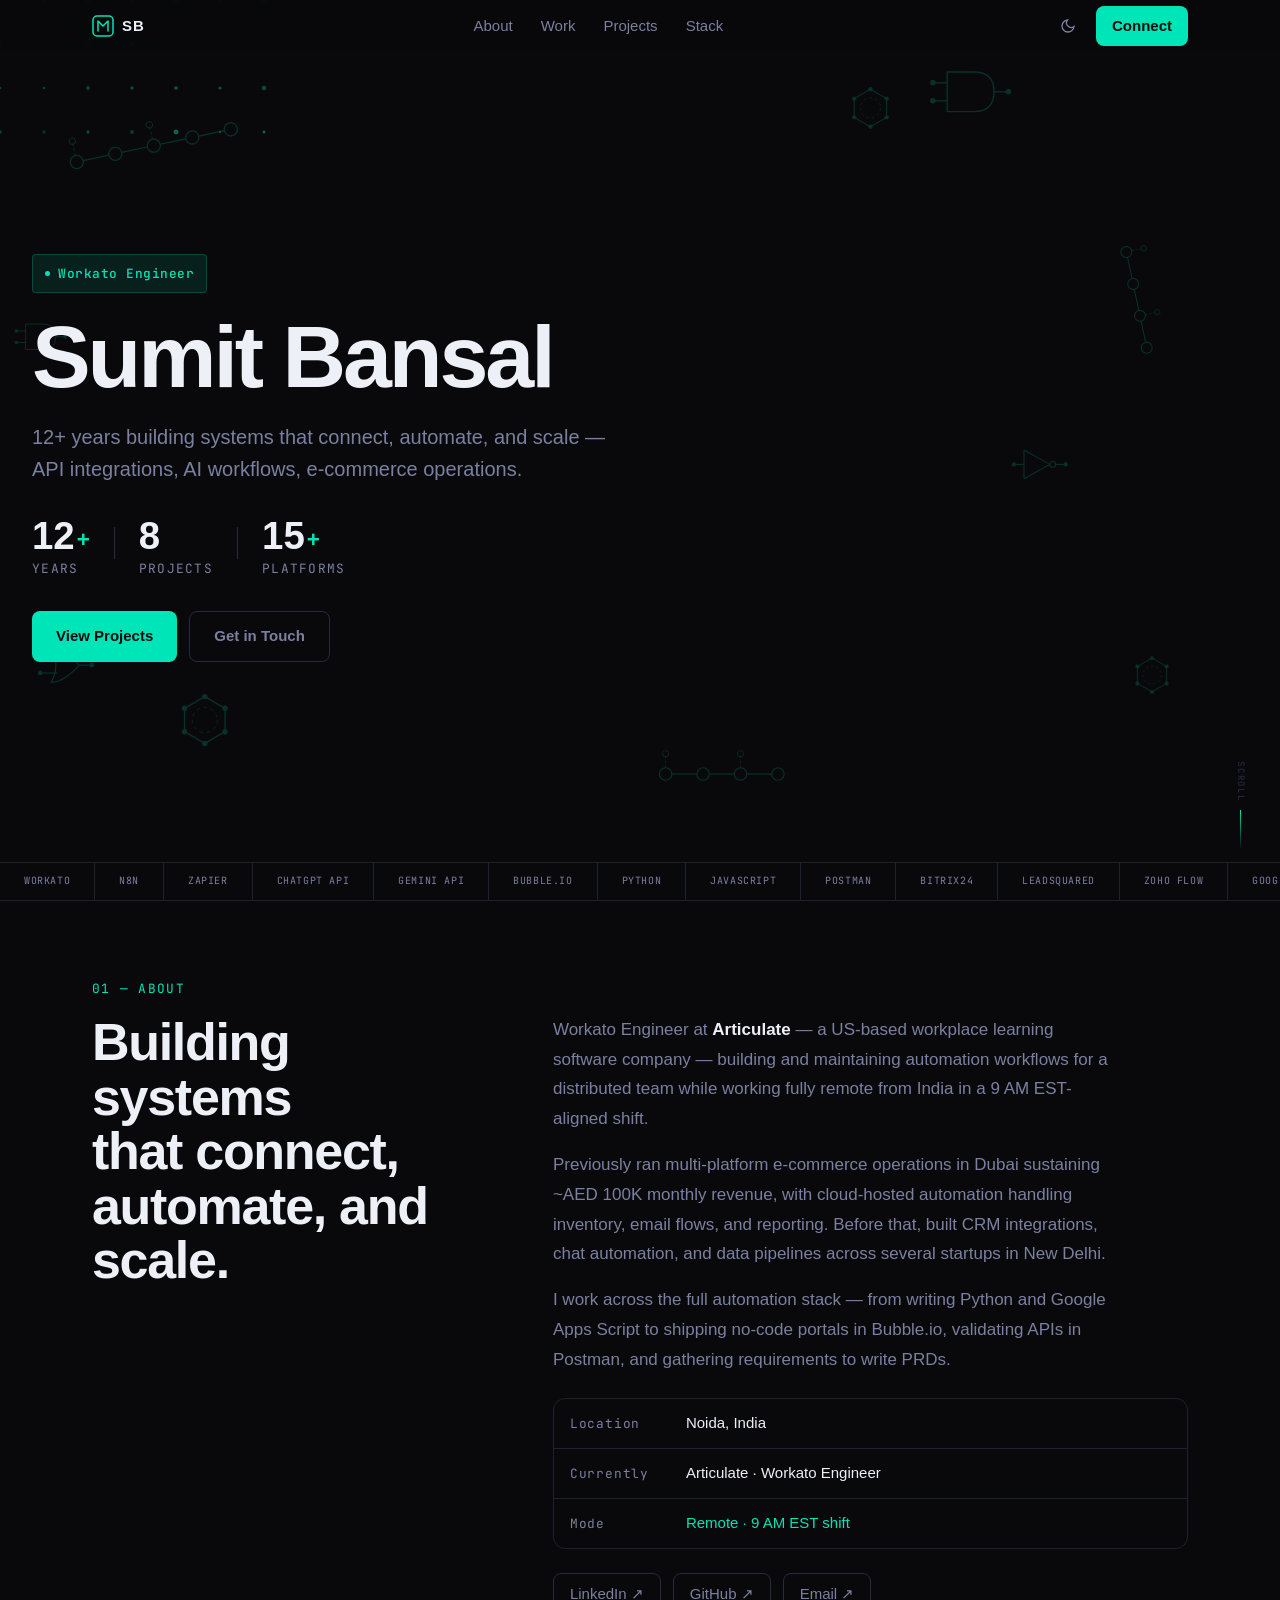
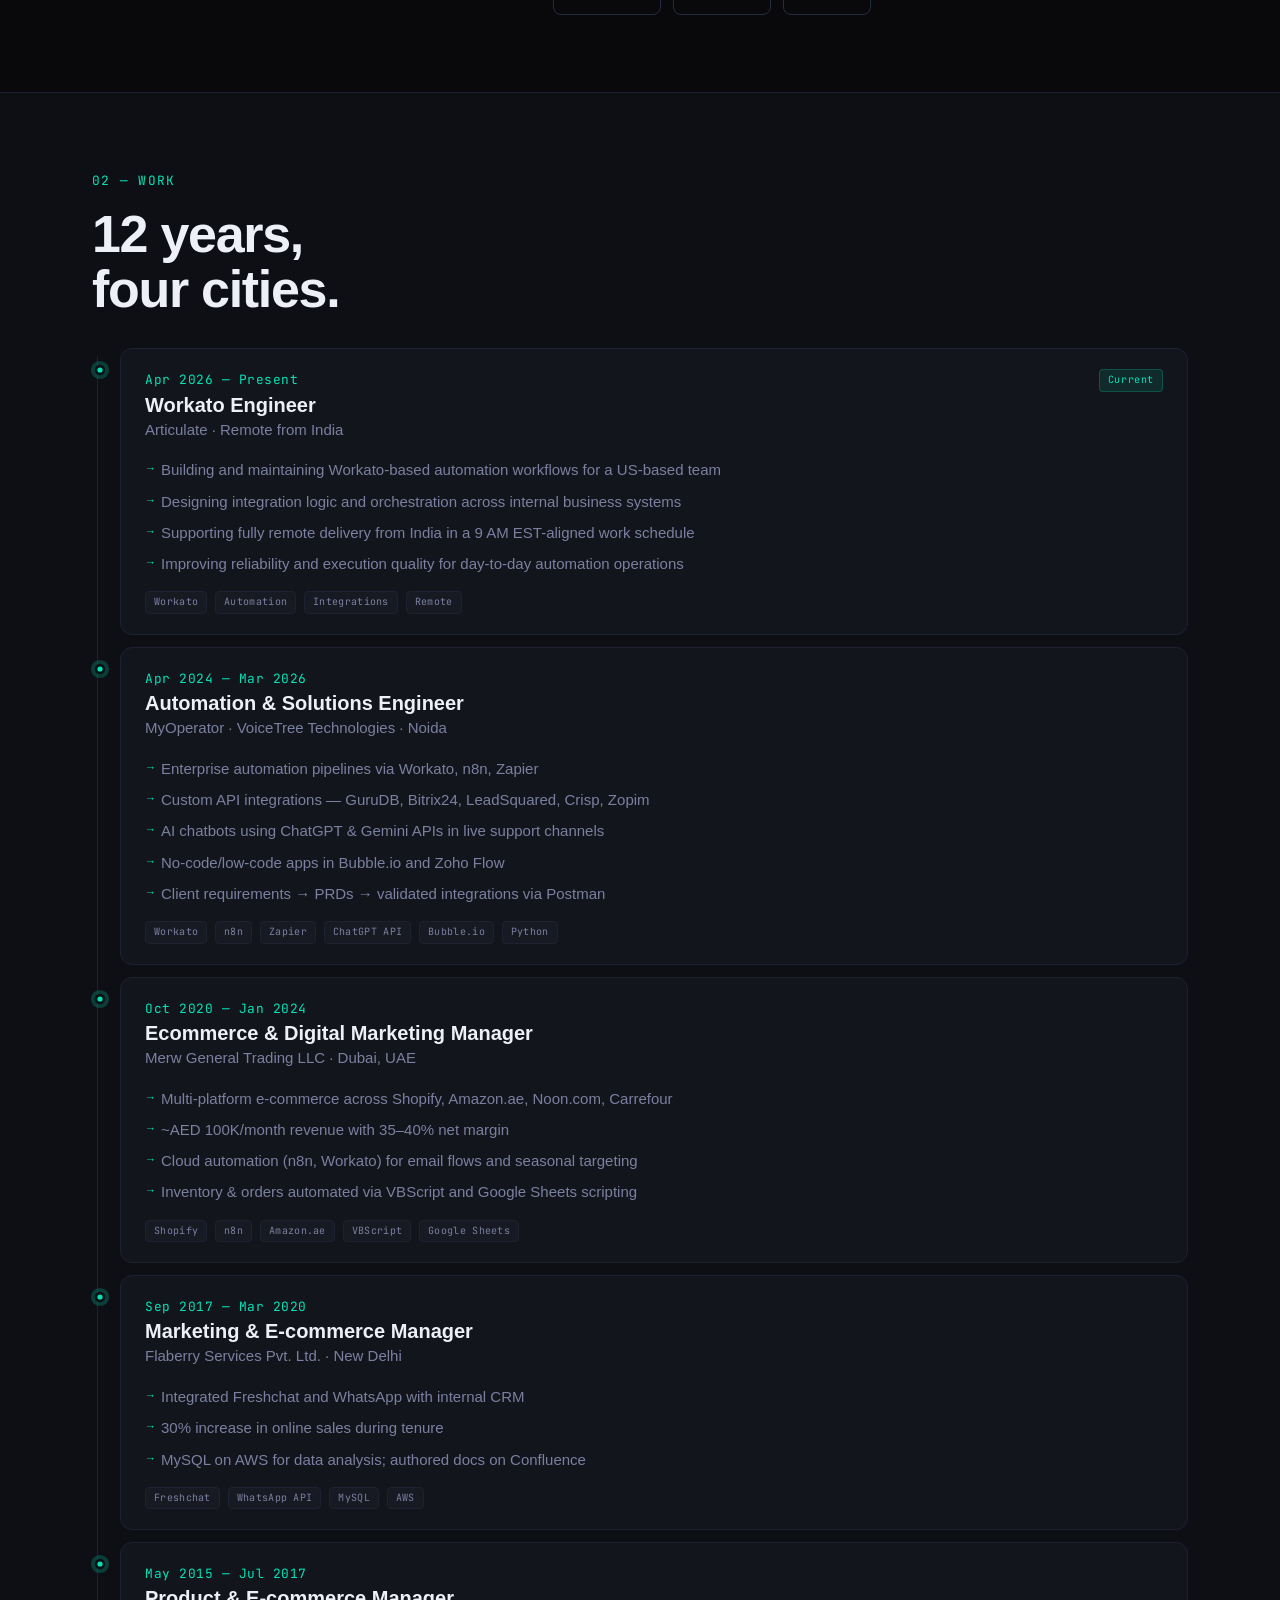
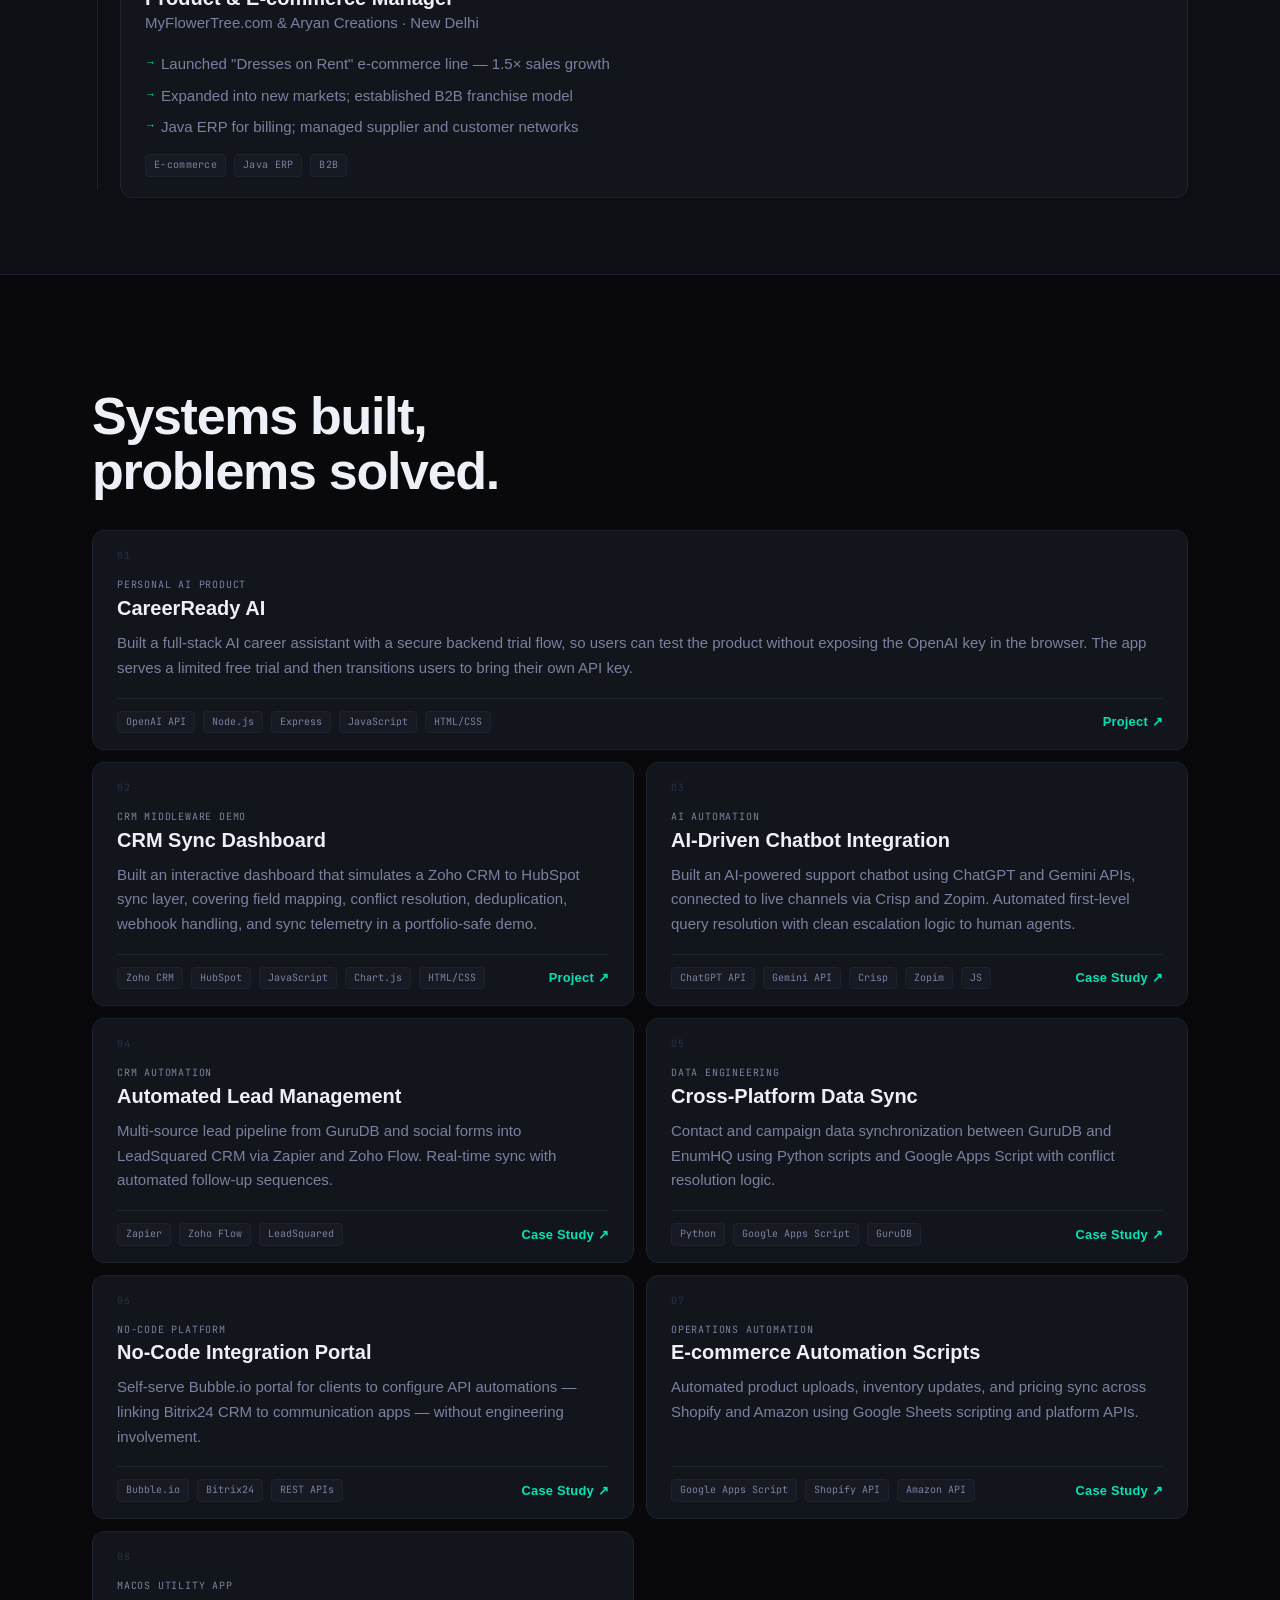
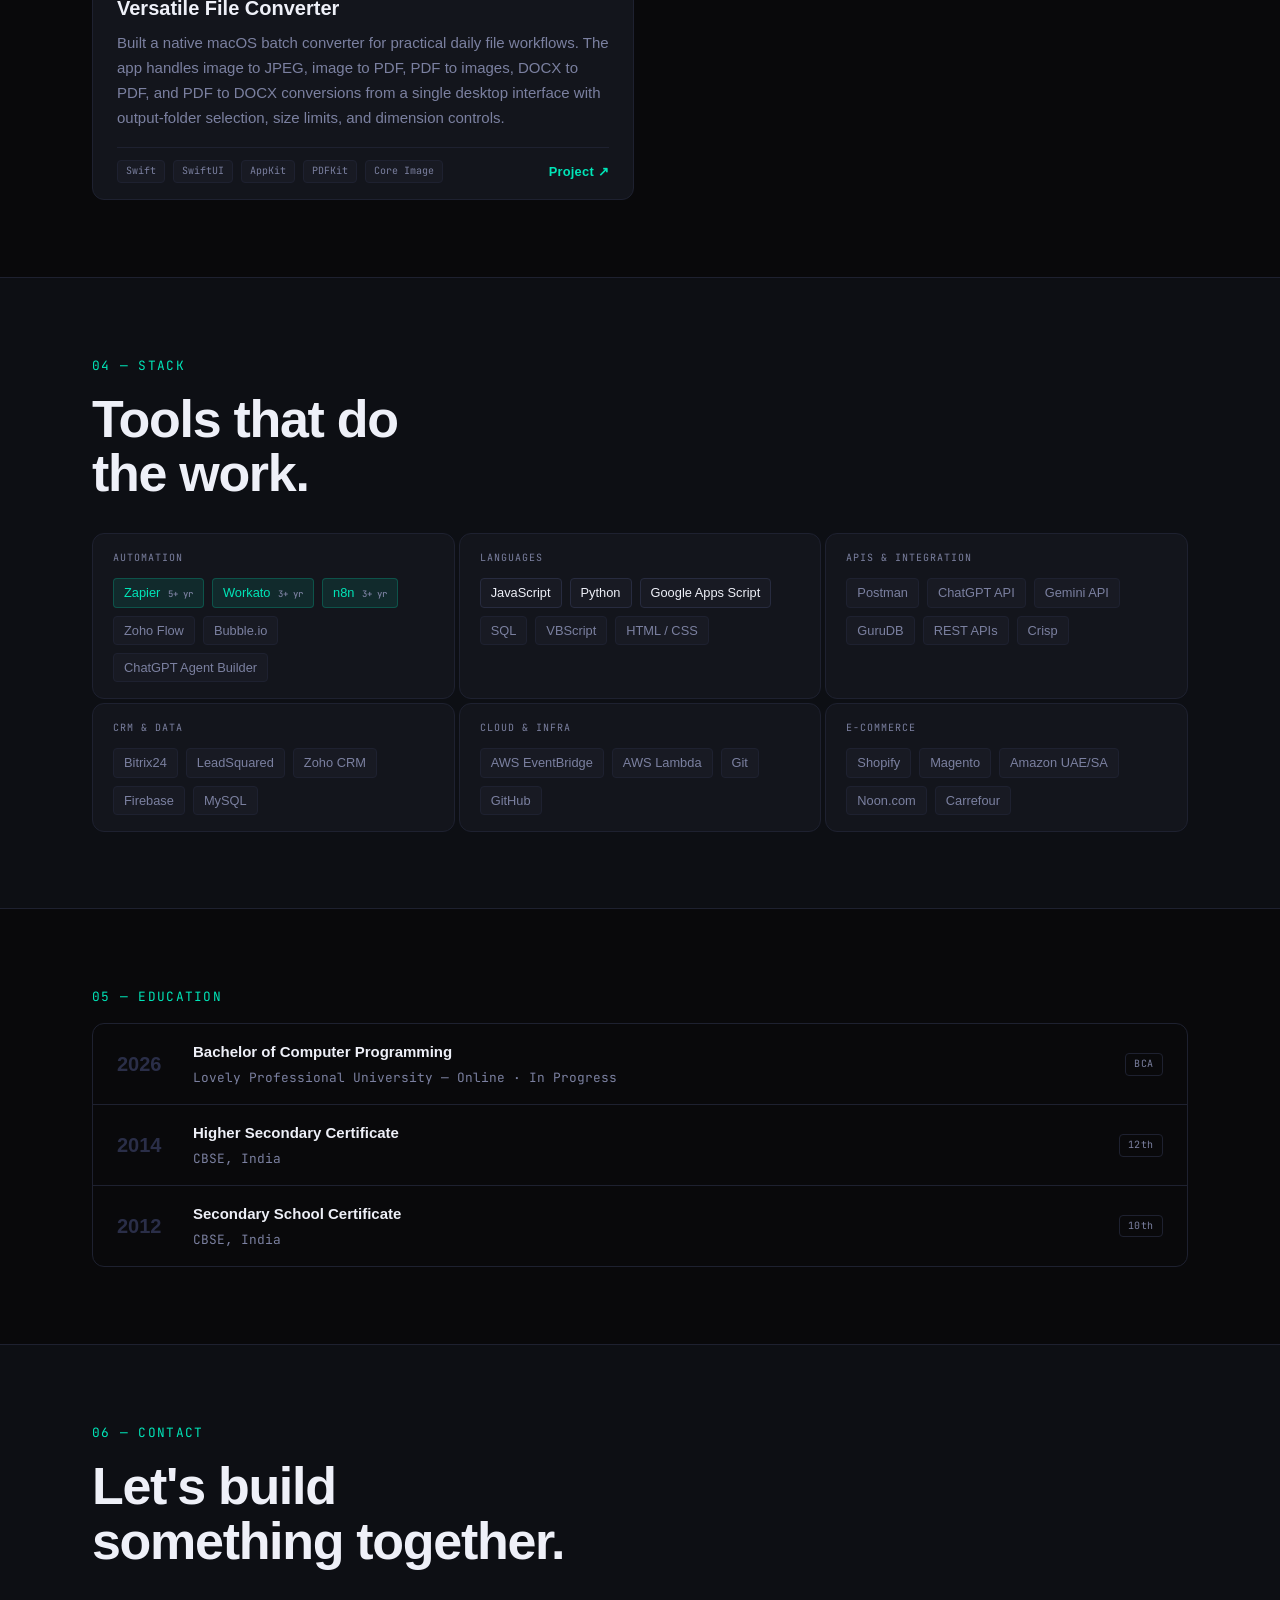
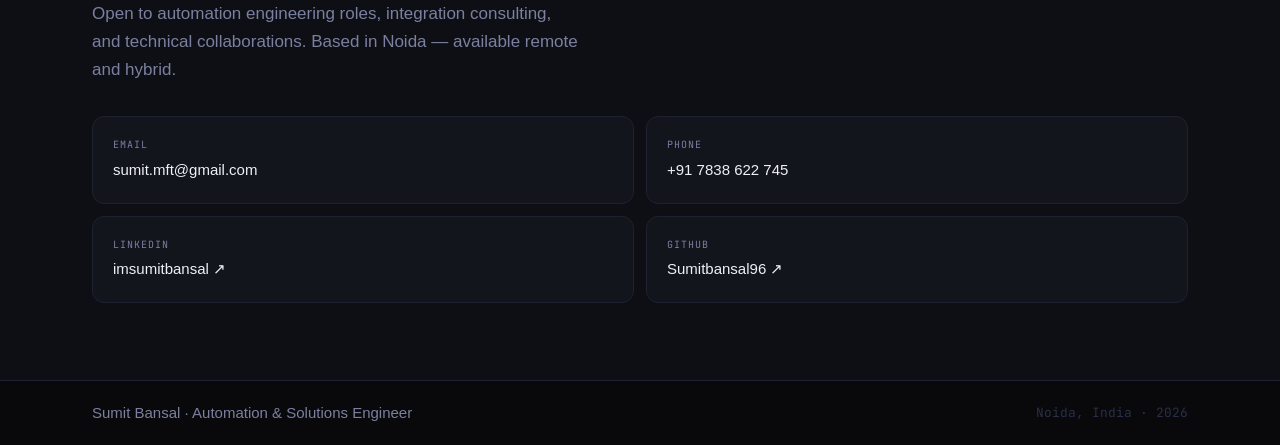
==== commit 140cb3b2: "Update current role to Articulate" ====
--- a/index.html
+++ b/index.html
@@ -3,11 +3,11 @@
 <head>
   <meta charset="UTF-8" />
   <meta name="viewport" content="width=device-width, initial-scale=1.0" />
-  <title>Sumit Bansal — Automation &amp; Solutions Engineer</title>
-  <meta name="description" content="Sumit Bansal is an Automation & Solutions Engineer with 12+ years of experience across API integrations, workflow automation, AI chatbots, CRM systems, and e-commerce operations." />
+  <title>Sumit Bansal — Workato Engineer</title>
+  <meta name="description" content="Sumit Bansal is a Workato Engineer with 12+ years of experience across API integrations, workflow automation, AI systems, CRM operations, and e-commerce execution." />
   <meta name="author" content="Sumit Bansal" />
-  <meta property="og:title" content="Sumit Bansal — Automation & Solutions Engineer" />
-  <meta property="og:description" content="12+ years building automation systems, API integrations, AI-driven workflows, and e-commerce operations." />
+  <meta property="og:title" content="Sumit Bansal — Workato Engineer" />
+  <meta property="og:description" content="12+ years building automation systems, API integrations, AI-driven workflows, and operational tooling." />
   <meta property="og:type" content="website" />
   <meta property="og:url" content="https://sumitbansal96.github.io" />
   <link rel="canonical" href="https://sumitbansal96.github.io" />
@@ -18,7 +18,7 @@
   <link href="https://fonts.googleapis.com/css2?family=JetBrains+Mono:wght@400;500&display=swap" rel="stylesheet" />
   <link rel="stylesheet" href="assets/css/style.css" />
 
-  <script type="application/ld+json">{"@context":"https://schema.org","@type":"Person","name":"Sumit Bansal","jobTitle":"Automation & Solutions Engineer","email":"sumit.mft@gmail.com","url":"https://sumitbansal96.github.io","sameAs":["https://github.com/Sumitbansal96","https://linkedin.com/in/imsumitbansal"]}</script>
+  <script type="application/ld+json">{"@context":"https://schema.org","@type":"Person","name":"Sumit Bansal","jobTitle":"Workato Engineer","email":"sumit.mft@gmail.com","url":"https://sumitbansal96.github.io","sameAs":["https://github.com/Sumitbansal96","https://linkedin.com/in/imsumitbansal"]}</script>
 </head>
 <body>
 
@@ -79,7 +79,7 @@
   <div class="hero-content">
     <div class="hero-tag js-reveal">
       <span class="tag-dot"></span>
-      <span class="tag-text" id="tagText">Automation &amp; Solutions Engineer</span>
+      <span class="tag-text" id="tagText">Workato Engineer</span>
     </div>
 
     <h1 class="hero-name js-reveal" style="--d:0.05s">
@@ -138,14 +138,14 @@
         <h2 class="sec-title js-reveal" style="--d:0.05s">Building systems<br>that connect,<br>automate, and scale.</h2>
       </div>
       <div class="about-right">
-        <p class="about-p js-reveal" style="--d:0.08s">Automation &amp; Solutions Engineer at <strong>MyOperator (VoiceTree Technologies)</strong> — designing custom integration solutions for enterprise clients across voice APIs, CRMs, and communication platforms.</p>
+        <p class="about-p js-reveal" style="--d:0.08s">Workato Engineer at <strong>Articulate</strong> — a US-based workplace learning software company — building and maintaining automation workflows for a distributed team while working fully remote from India in a 9 AM EST-aligned shift.</p>
         <p class="about-p js-reveal" style="--d:0.12s">Previously ran multi-platform e-commerce operations in Dubai sustaining ~AED 100K monthly revenue, with cloud-hosted automation handling inventory, email flows, and reporting. Before that, built CRM integrations, chat automation, and data pipelines across several startups in New Delhi.</p>
         <p class="about-p js-reveal" style="--d:0.16s">I work across the full automation stack — from writing Python and Google Apps Script to shipping no-code portals in Bubble.io, validating APIs in Postman, and gathering requirements to write PRDs.</p>
 
         <div class="about-meta js-reveal" style="--d:0.2s">
           <div class="am-row"><span class="am-k">Location</span><span class="am-v">Noida, India</span></div>
-          <div class="am-row"><span class="am-k">Currently</span><span class="am-v">MyOperator · VoiceTree Technologies</span></div>
-          <div class="am-row"><span class="am-k">Status</span><span class="am-v am-open">Open to opportunities</span></div>
+          <div class="am-row"><span class="am-k">Currently</span><span class="am-v">Articulate · Workato Engineer</span></div>
+          <div class="am-row"><span class="am-k">Mode</span><span class="am-v am-open">Remote · 9 AM EST shift</span></div>
         </div>
 
         <div class="about-links js-reveal" style="--d:0.24s">
@@ -174,11 +174,31 @@
         <div class="tl-card">
           <div class="tl-head">
             <div>
-              <span class="tl-date">Apr 2024 — Present</span>
+              <span class="tl-date">Apr 2026 — Present</span>
+              <h3 class="tl-role">Workato Engineer</h3>
+              <span class="tl-co">Articulate · Remote from India</span>
+            </div>
+            <span class="tl-badge">Current</span>
+          </div>
+          <ul class="tl-pts">
+            <li>Building and maintaining Workato-based automation workflows for a US-based team</li>
+            <li>Designing integration logic and orchestration across internal business systems</li>
+            <li>Supporting fully remote delivery from India in a 9 AM EST-aligned work schedule</li>
+            <li>Improving reliability and execution quality for day-to-day automation operations</li>
+          </ul>
+          <div class="tl-tags"><span>Workato</span><span>Automation</span><span>Integrations</span><span>Remote</span></div>
+        </div>
+      </article>
+
+      <article class="tl-item js-tl" data-i="1">
+        <div class="tl-dot" aria-hidden="true"></div>
+        <div class="tl-card">
+          <div class="tl-head">
+            <div>
+              <span class="tl-date">Apr 2024 — Mar 2026</span>
               <h3 class="tl-role">Automation &amp; Solutions Engineer</h3>
               <span class="tl-co">MyOperator · VoiceTree Technologies · Noida</span>
             </div>
-            <span class="tl-badge">Current</span>
           </div>
           <ul class="tl-pts">
             <li>Enterprise automation pipelines via Workato, n8n, Zapier</li>
@@ -191,7 +211,7 @@
         </div>
       </article>
 
-      <article class="tl-item js-tl" data-i="1">
+      <article class="tl-item js-tl" data-i="2">
         <div class="tl-dot" aria-hidden="true"></div>
         <div class="tl-card">
           <div class="tl-head">
@@ -211,7 +231,7 @@
         </div>
       </article>
 
-      <article class="tl-item js-tl" data-i="2">
+      <article class="tl-item js-tl" data-i="3">
         <div class="tl-dot" aria-hidden="true"></div>
         <div class="tl-card">
           <div class="tl-head">
@@ -230,7 +250,7 @@
         </div>
       </article>
 
-      <article class="tl-item js-tl" data-i="3">
+      <article class="tl-item js-tl" data-i="4">
         <div class="tl-dot" aria-hidden="true"></div>
         <div class="tl-card">
           <div class="tl-head">
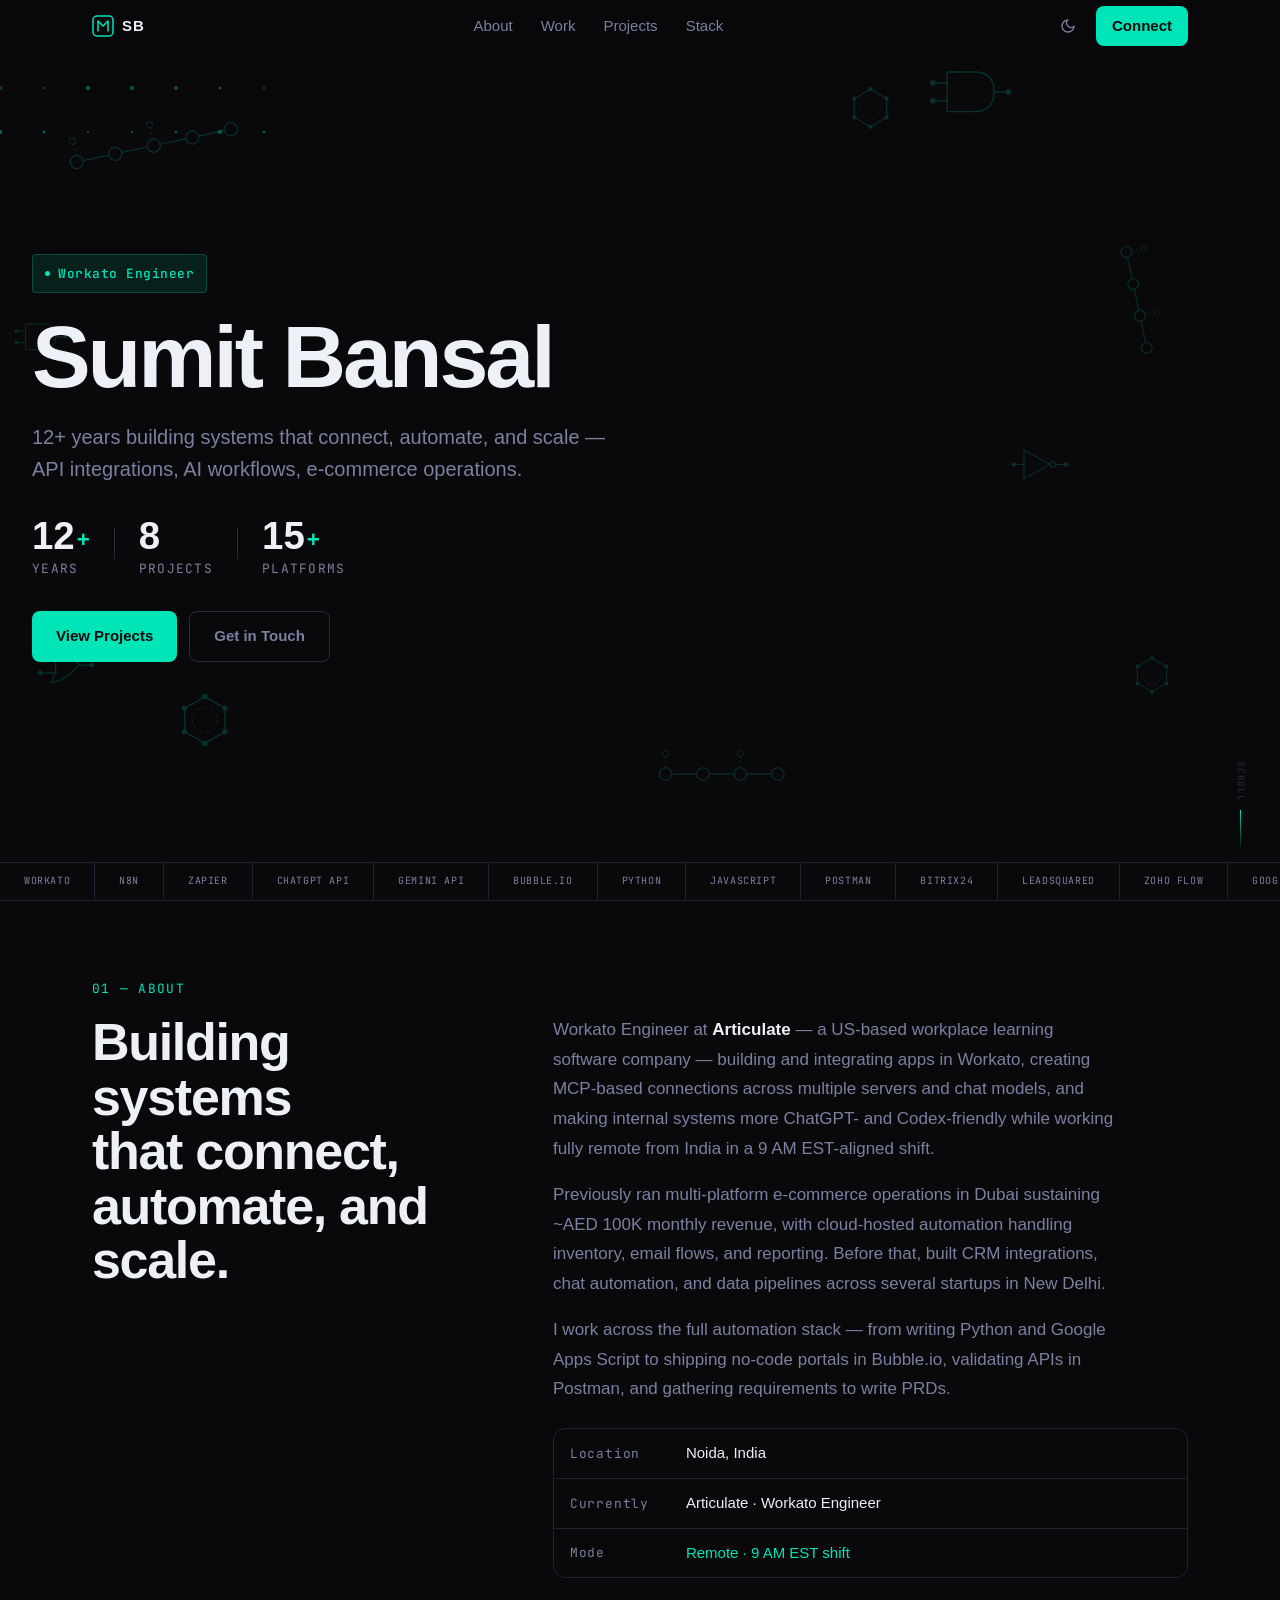
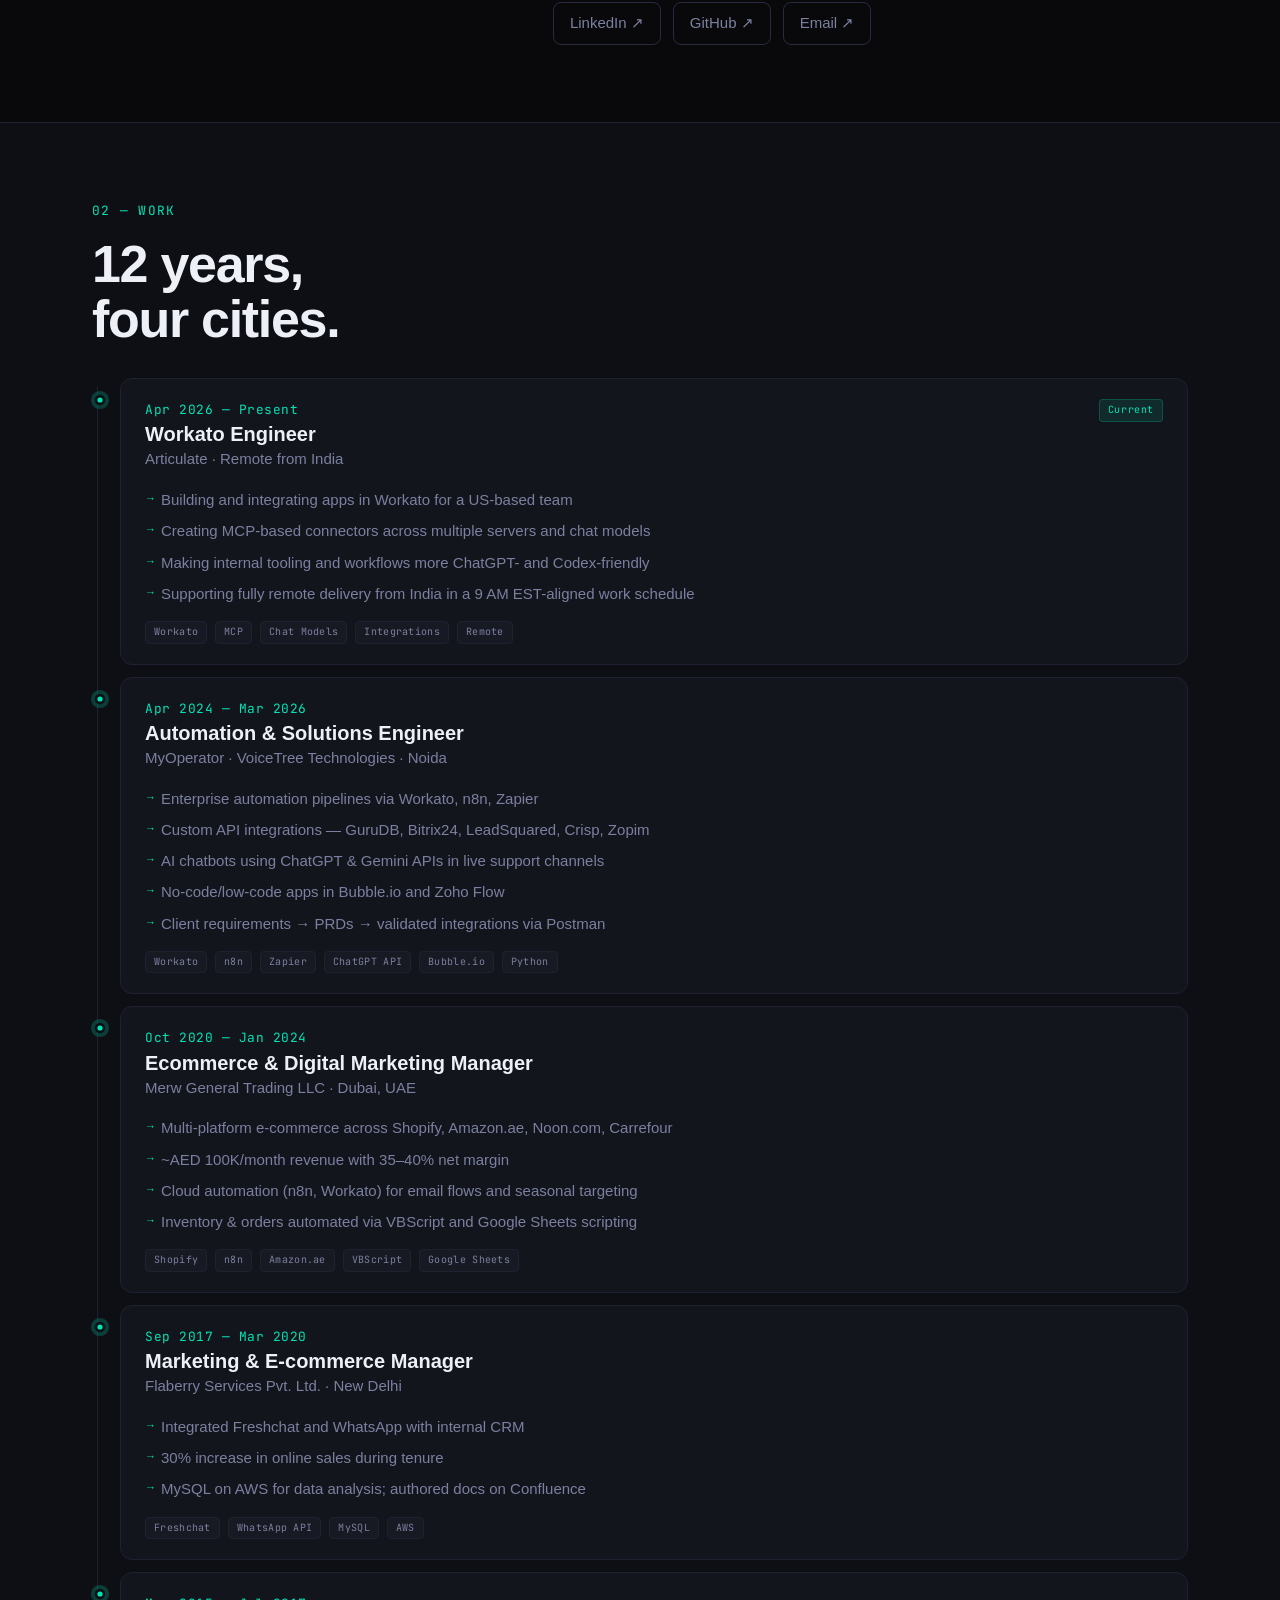
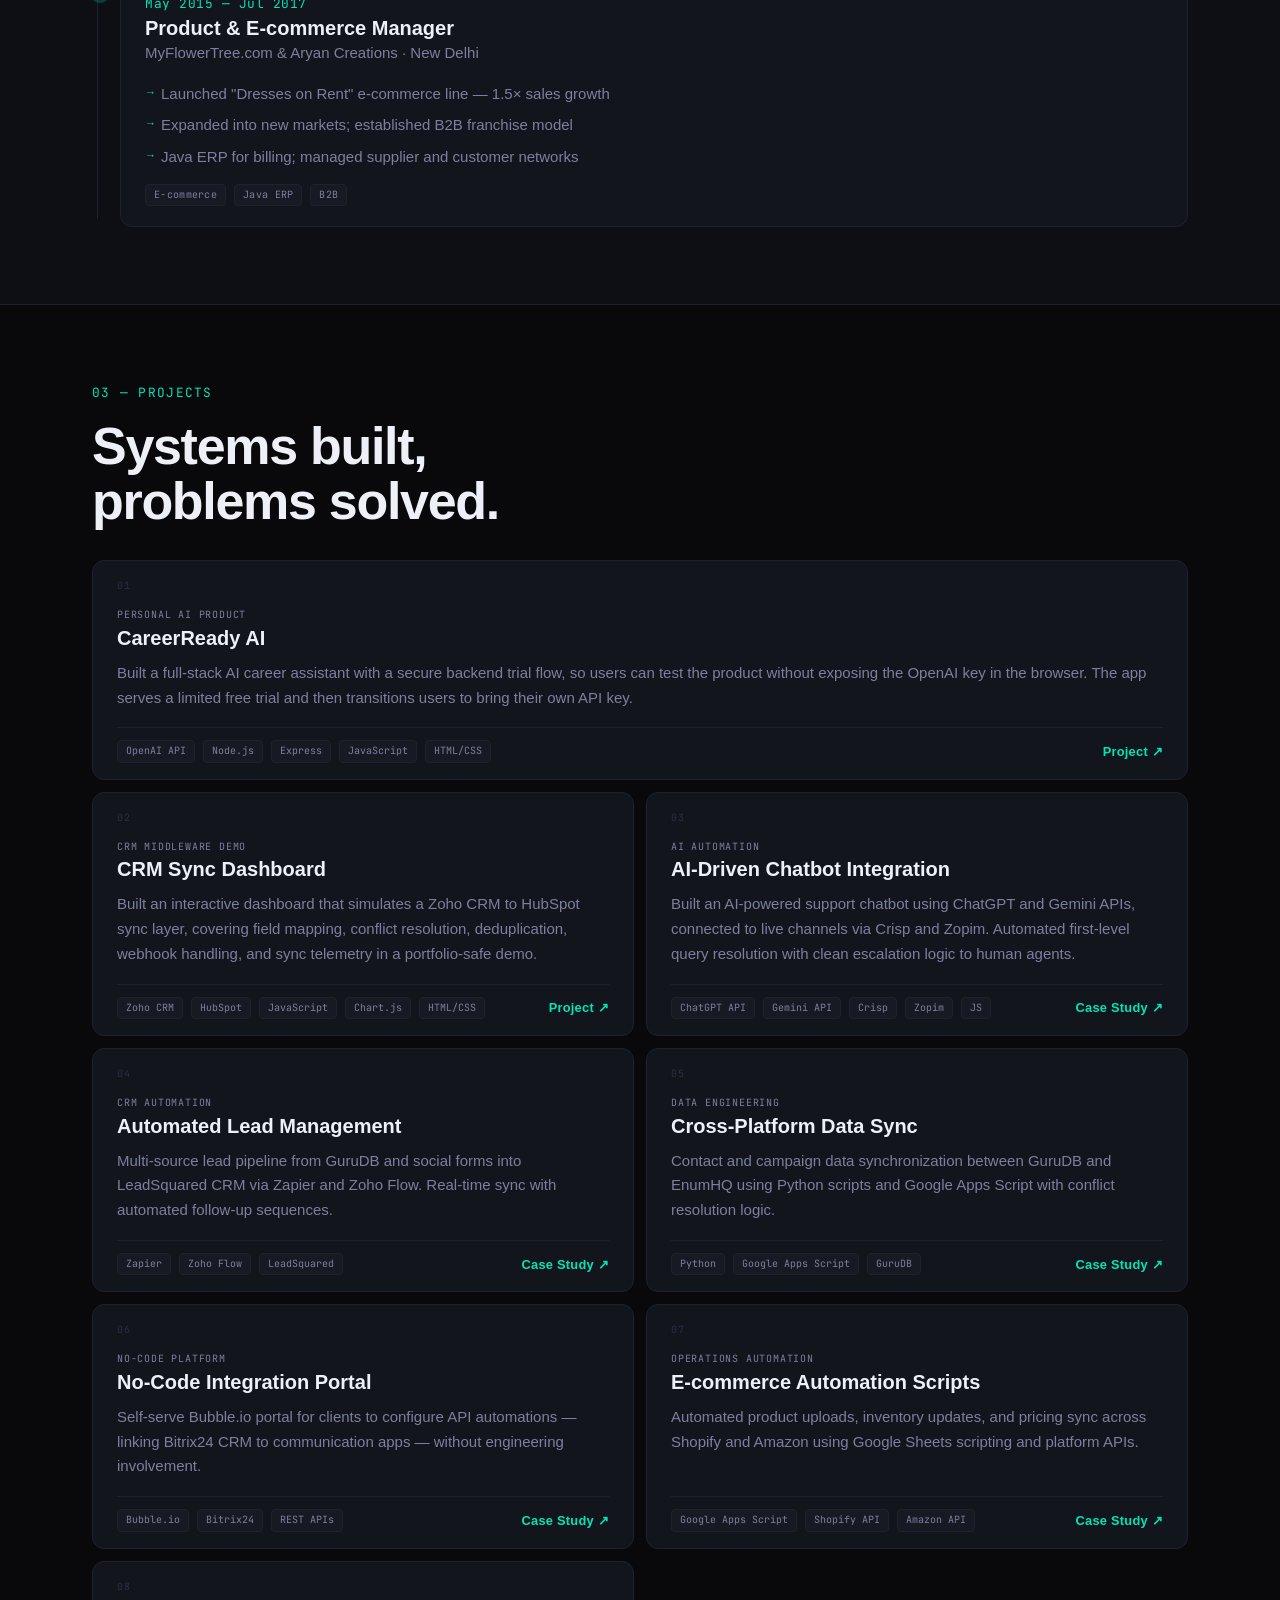
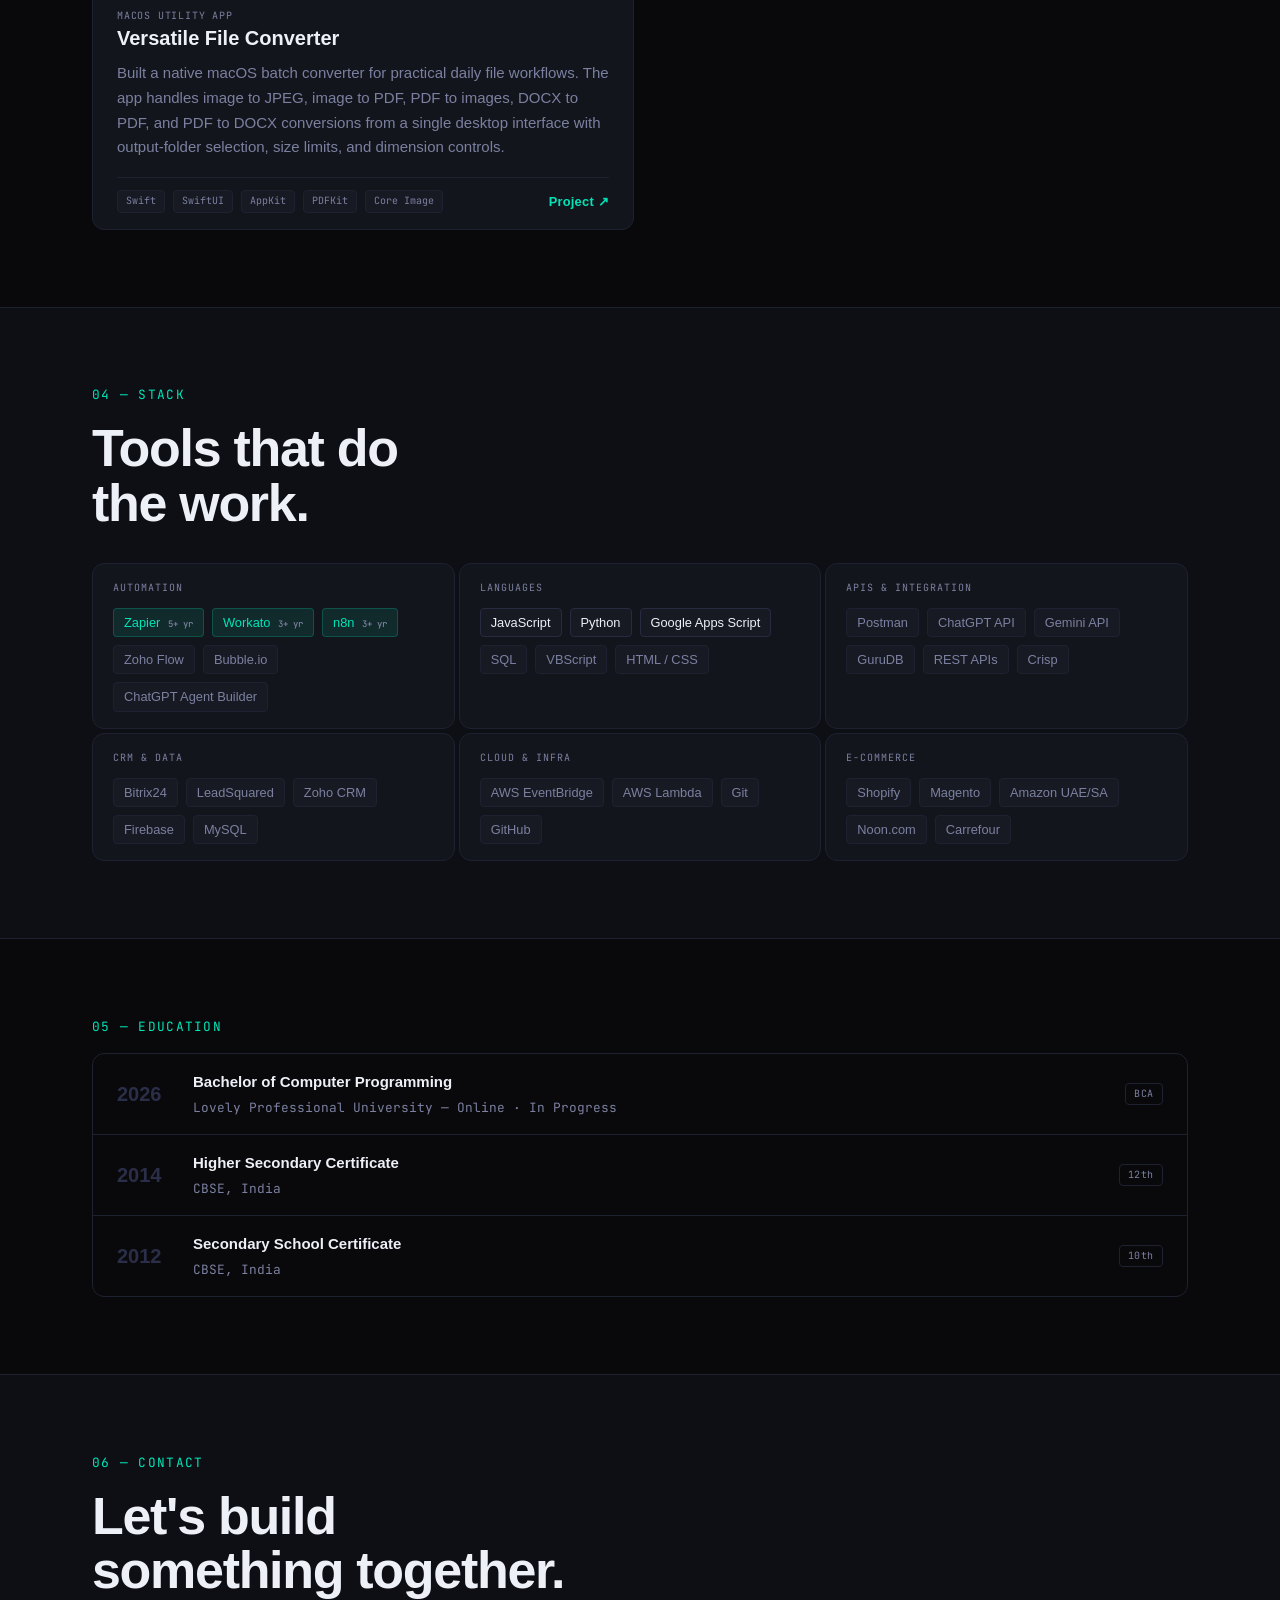
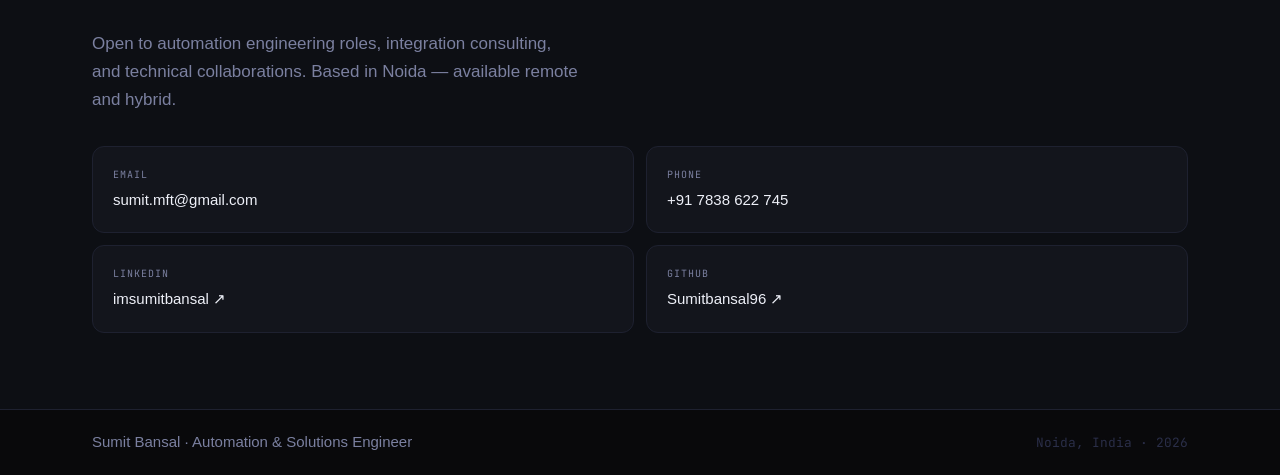
==== commit 204c7ba6: "Refine Articulate role description" ====
--- a/index.html
+++ b/index.html
@@ -138,7 +138,7 @@
         <h2 class="sec-title js-reveal" style="--d:0.05s">Building systems<br>that connect,<br>automate, and scale.</h2>
       </div>
       <div class="about-right">
-        <p class="about-p js-reveal" style="--d:0.08s">Workato Engineer at <strong>Articulate</strong> — a US-based workplace learning software company — building and maintaining automation workflows for a distributed team while working fully remote from India in a 9 AM EST-aligned shift.</p>
+        <p class="about-p js-reveal" style="--d:0.08s">Workato Engineer at <strong>Articulate</strong> — a US-based workplace learning software company — building and integrating apps in Workato, creating MCP-based connections across multiple servers and chat models, and making internal systems more ChatGPT- and Codex-friendly while working fully remote from India in a 9 AM EST-aligned shift.</p>
         <p class="about-p js-reveal" style="--d:0.12s">Previously ran multi-platform e-commerce operations in Dubai sustaining ~AED 100K monthly revenue, with cloud-hosted automation handling inventory, email flows, and reporting. Before that, built CRM integrations, chat automation, and data pipelines across several startups in New Delhi.</p>
         <p class="about-p js-reveal" style="--d:0.16s">I work across the full automation stack — from writing Python and Google Apps Script to shipping no-code portals in Bubble.io, validating APIs in Postman, and gathering requirements to write PRDs.</p>
 
@@ -181,12 +181,12 @@
             <span class="tl-badge">Current</span>
           </div>
           <ul class="tl-pts">
-            <li>Building and maintaining Workato-based automation workflows for a US-based team</li>
-            <li>Designing integration logic and orchestration across internal business systems</li>
+            <li>Building and integrating apps in Workato for a US-based team</li>
+            <li>Creating MCP-based connectors across multiple servers and chat models</li>
+            <li>Making internal tooling and workflows more ChatGPT- and Codex-friendly</li>
             <li>Supporting fully remote delivery from India in a 9 AM EST-aligned work schedule</li>
-            <li>Improving reliability and execution quality for day-to-day automation operations</li>
           </ul>
-          <div class="tl-tags"><span>Workato</span><span>Automation</span><span>Integrations</span><span>Remote</span></div>
+          <div class="tl-tags"><span>Workato</span><span>MCP</span><span>Chat Models</span><span>Integrations</span><span>Remote</span></div>
         </div>
       </article>
 
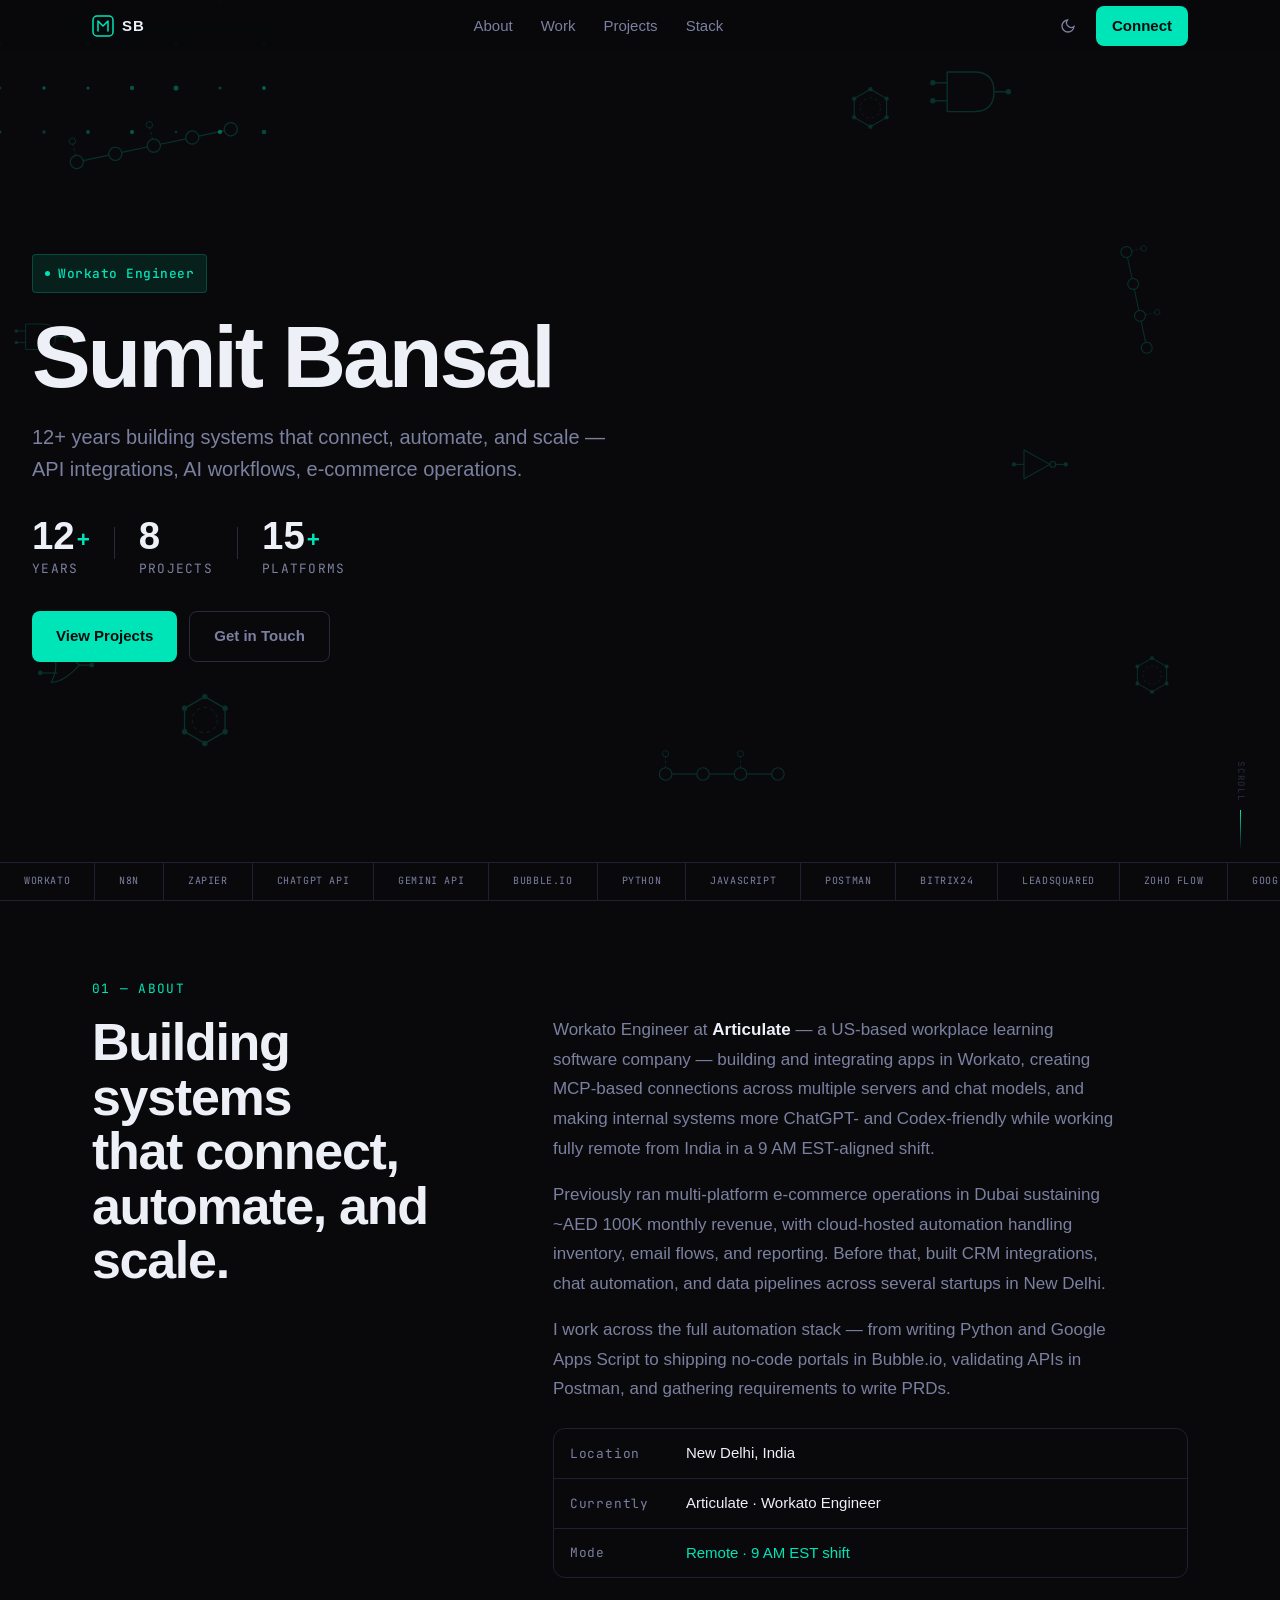
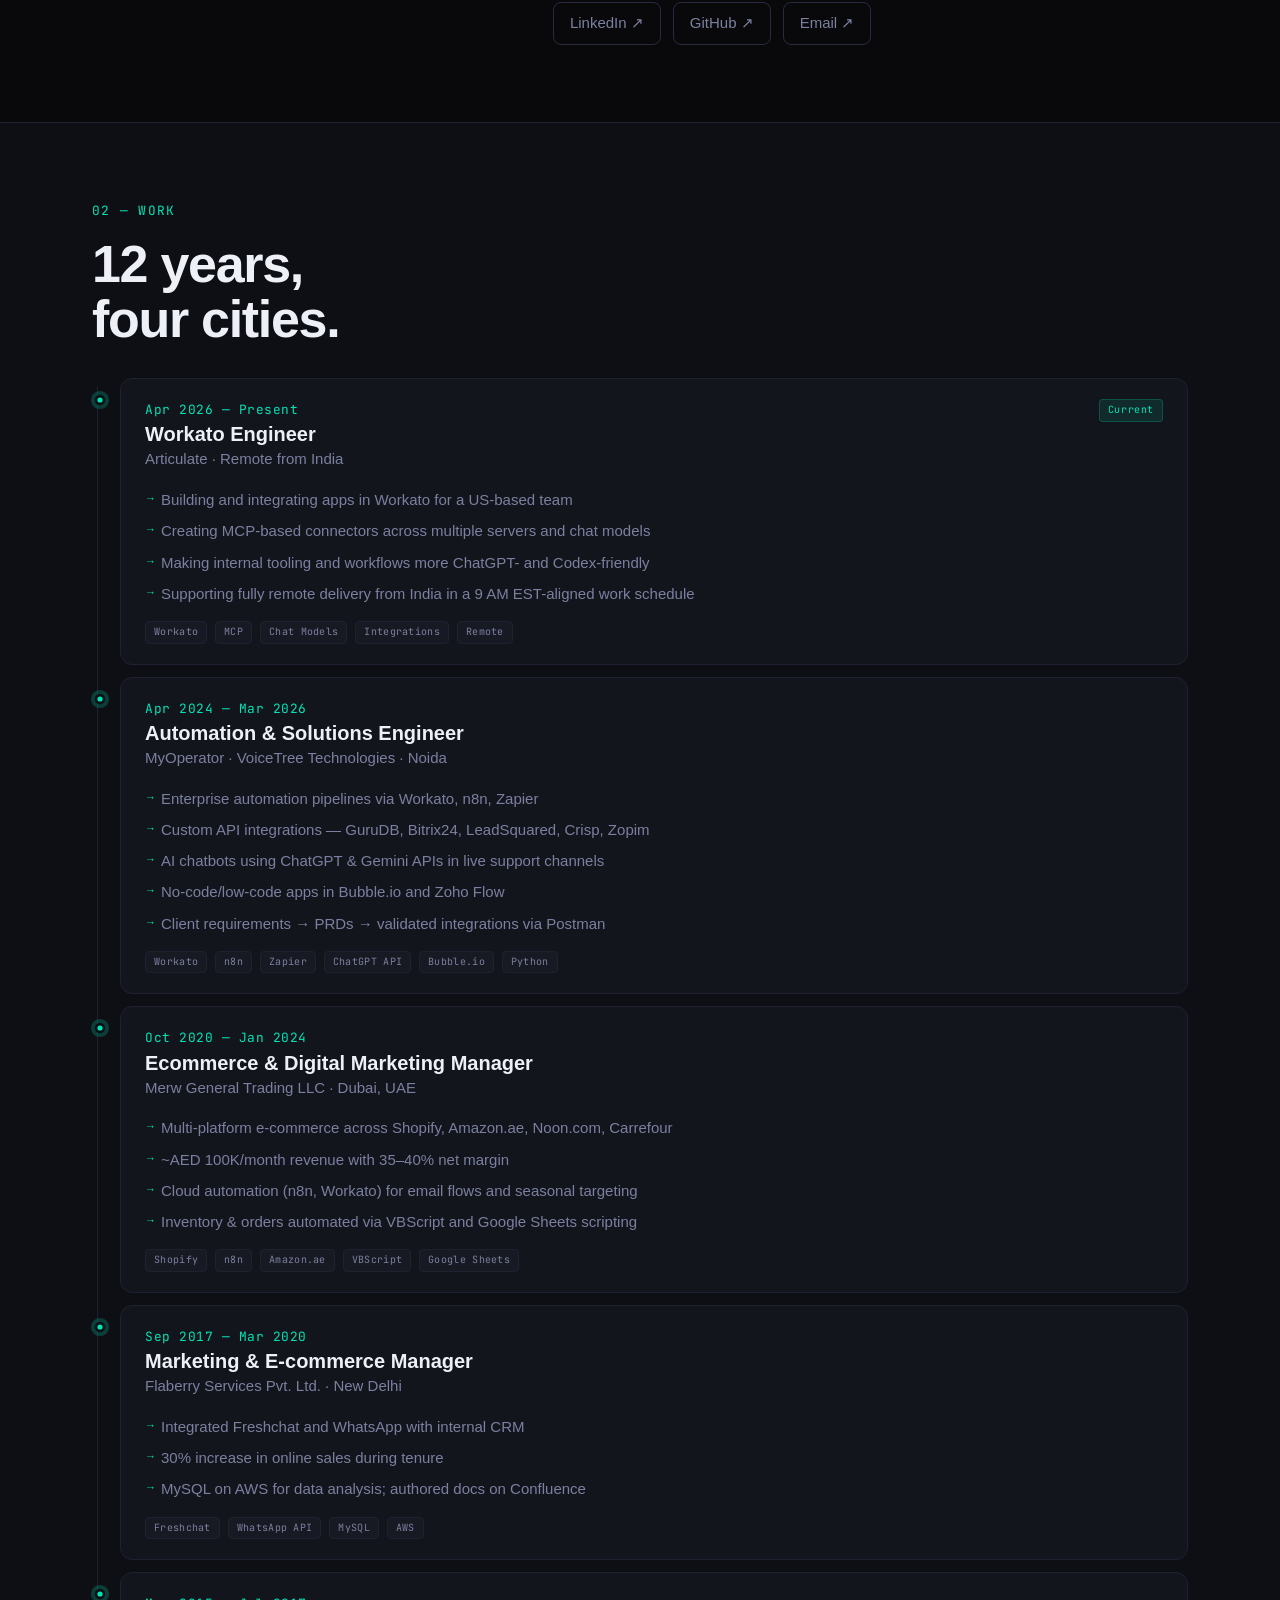
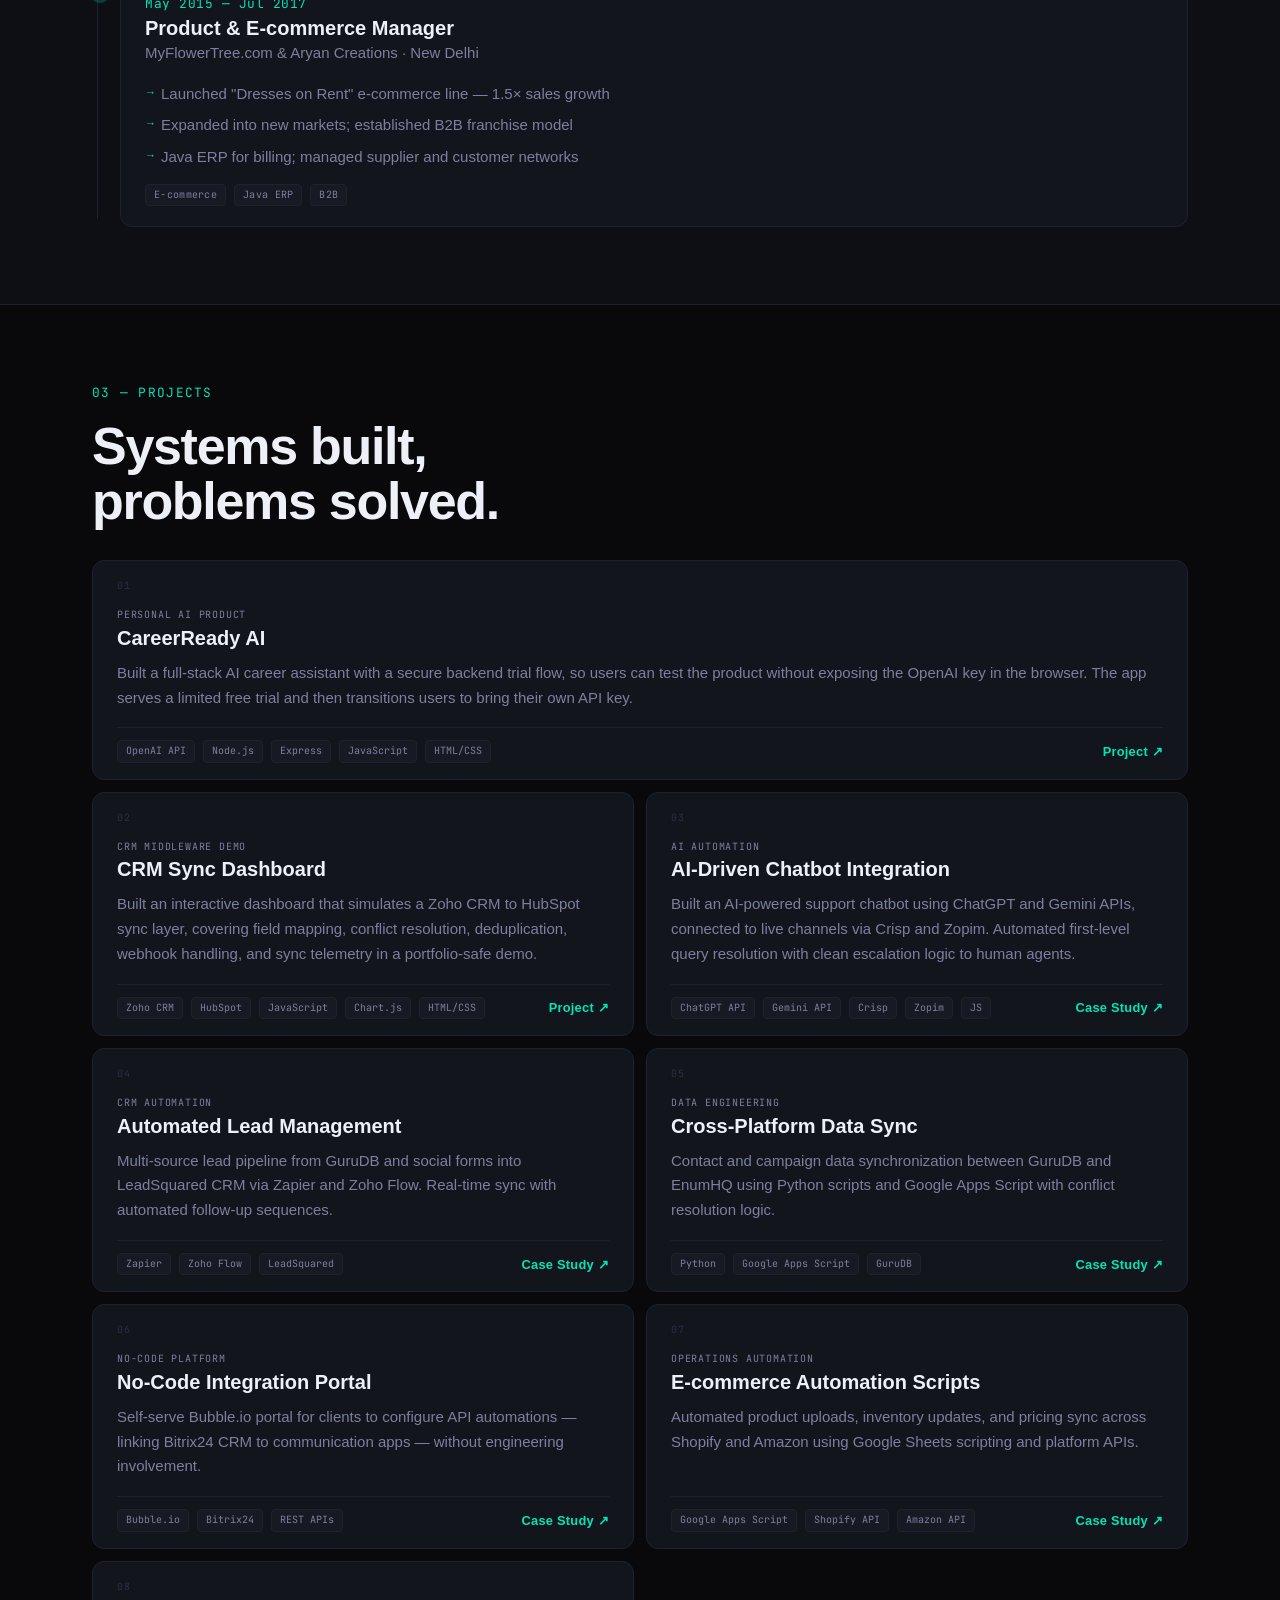
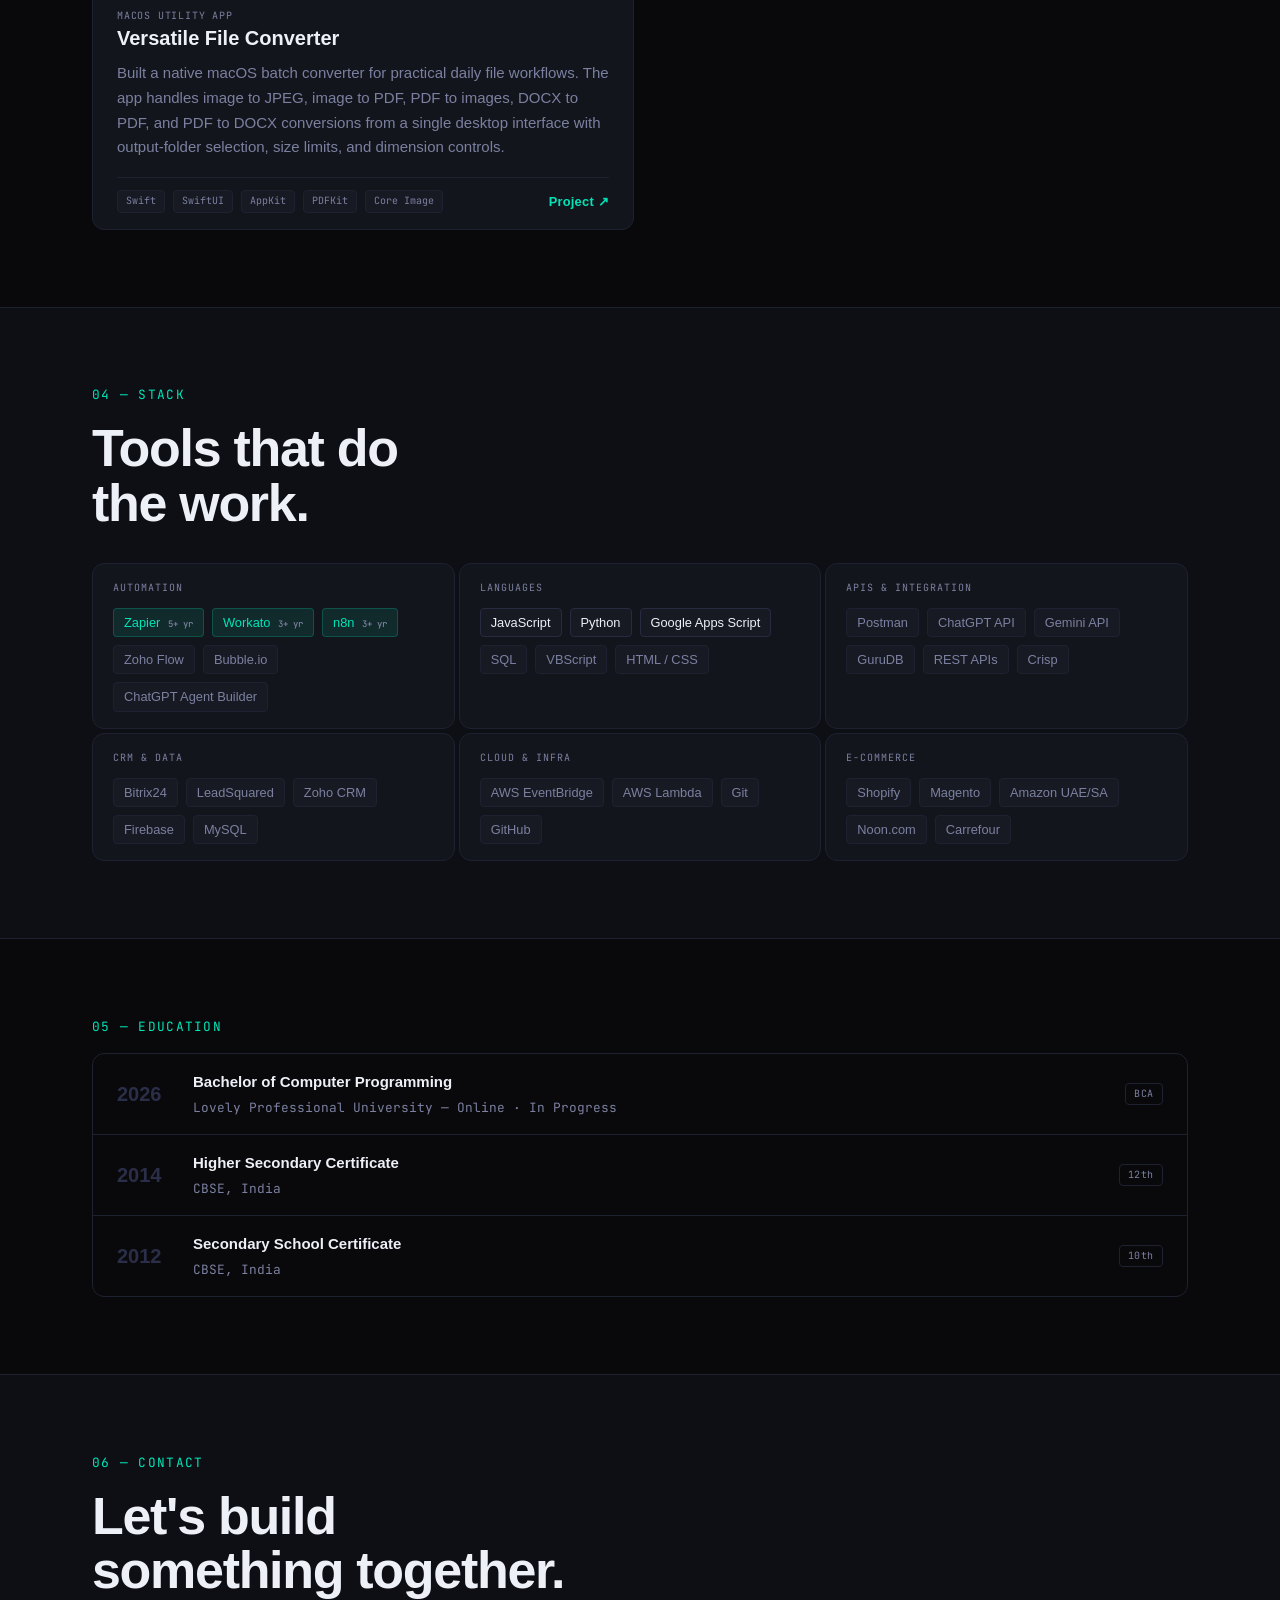
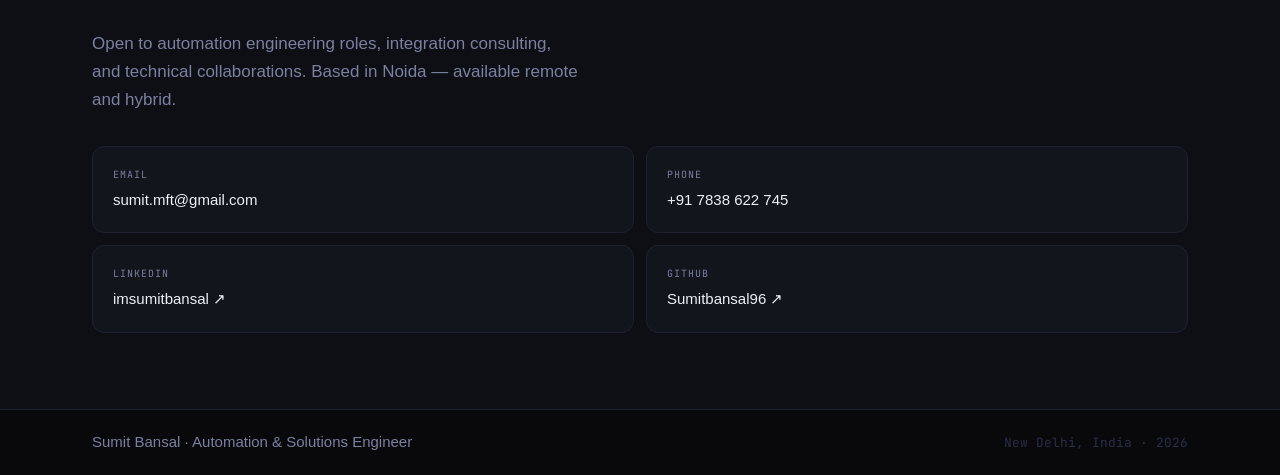
==== commit be7e96c4: "Update location from Noida to New Delhi" ====
--- a/index.html
+++ b/index.html
@@ -143,7 +143,7 @@
         <p class="about-p js-reveal" style="--d:0.16s">I work across the full automation stack — from writing Python and Google Apps Script to shipping no-code portals in Bubble.io, validating APIs in Postman, and gathering requirements to write PRDs.</p>
 
         <div class="about-meta js-reveal" style="--d:0.2s">
-          <div class="am-row"><span class="am-k">Location</span><span class="am-v">Noida, India</span></div>
+          <div class="am-row"><span class="am-k">Location</span><span class="am-v">New Delhi, India</span></div>
           <div class="am-row"><span class="am-k">Currently</span><span class="am-v">Articulate · Workato Engineer</span></div>
           <div class="am-row"><span class="am-k">Mode</span><span class="am-v am-open">Remote · 9 AM EST shift</span></div>
         </div>
@@ -567,7 +567,7 @@
 <footer class="footer">
   <div class="wrap footer-inner">
     <span class="footer-name">Sumit Bansal · Automation &amp; Solutions Engineer</span>
-    <span class="footer-loc">Noida, India · <span id="yr"></span></span>
+    <span class="footer-loc">New Delhi, India · <span id="yr"></span></span>
   </div>
 </footer>
 
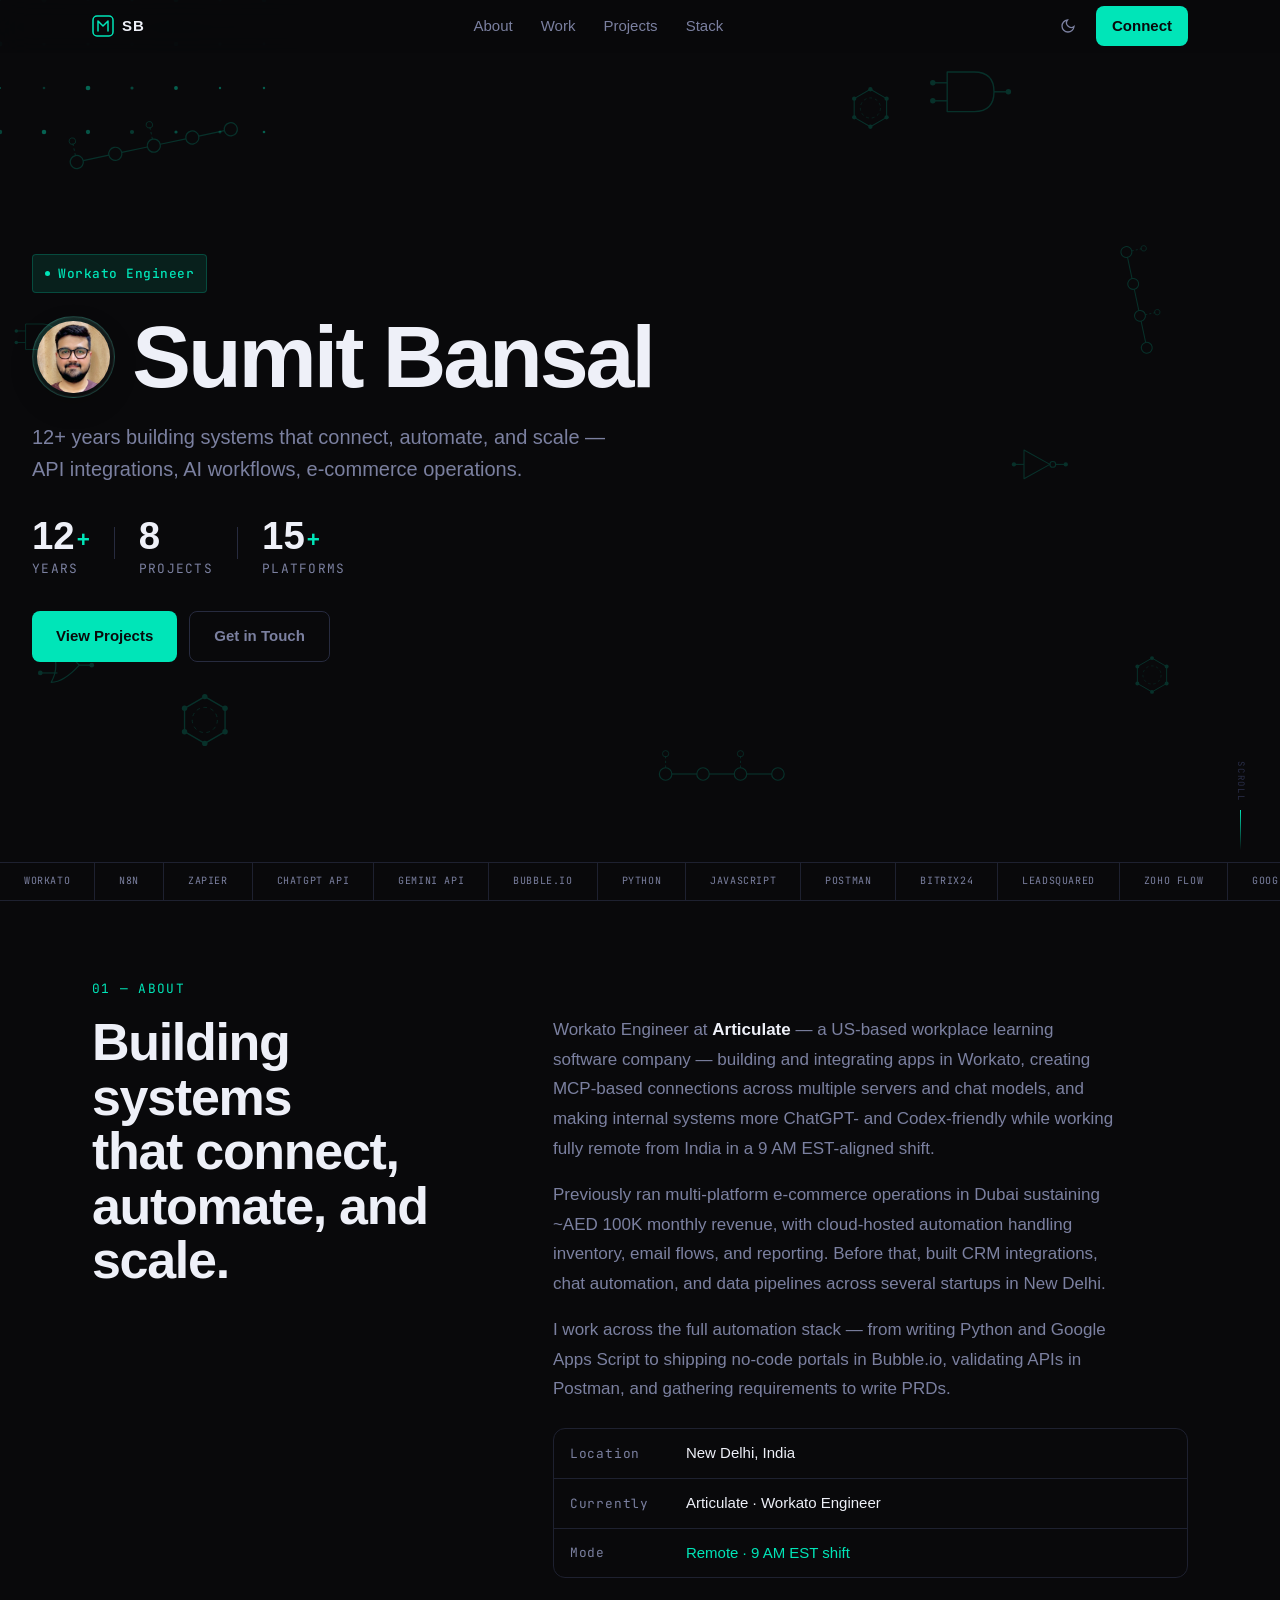
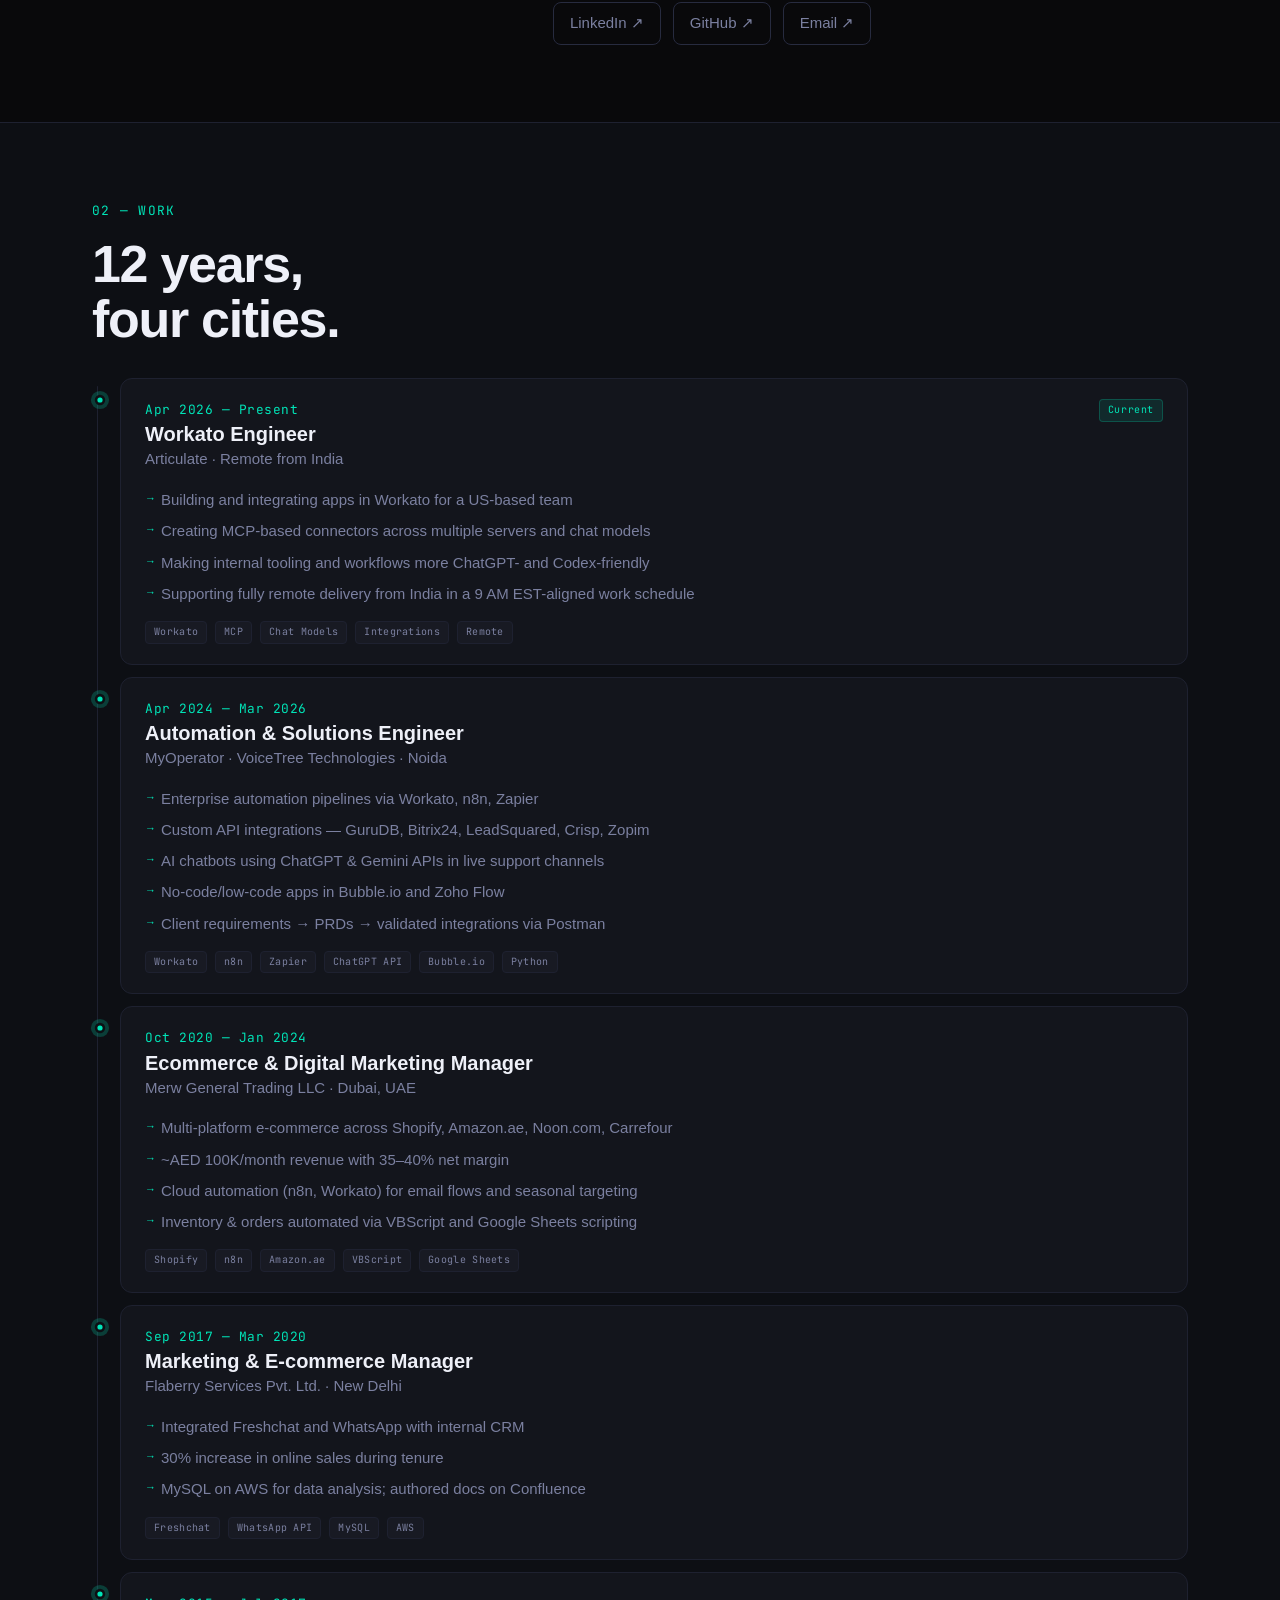
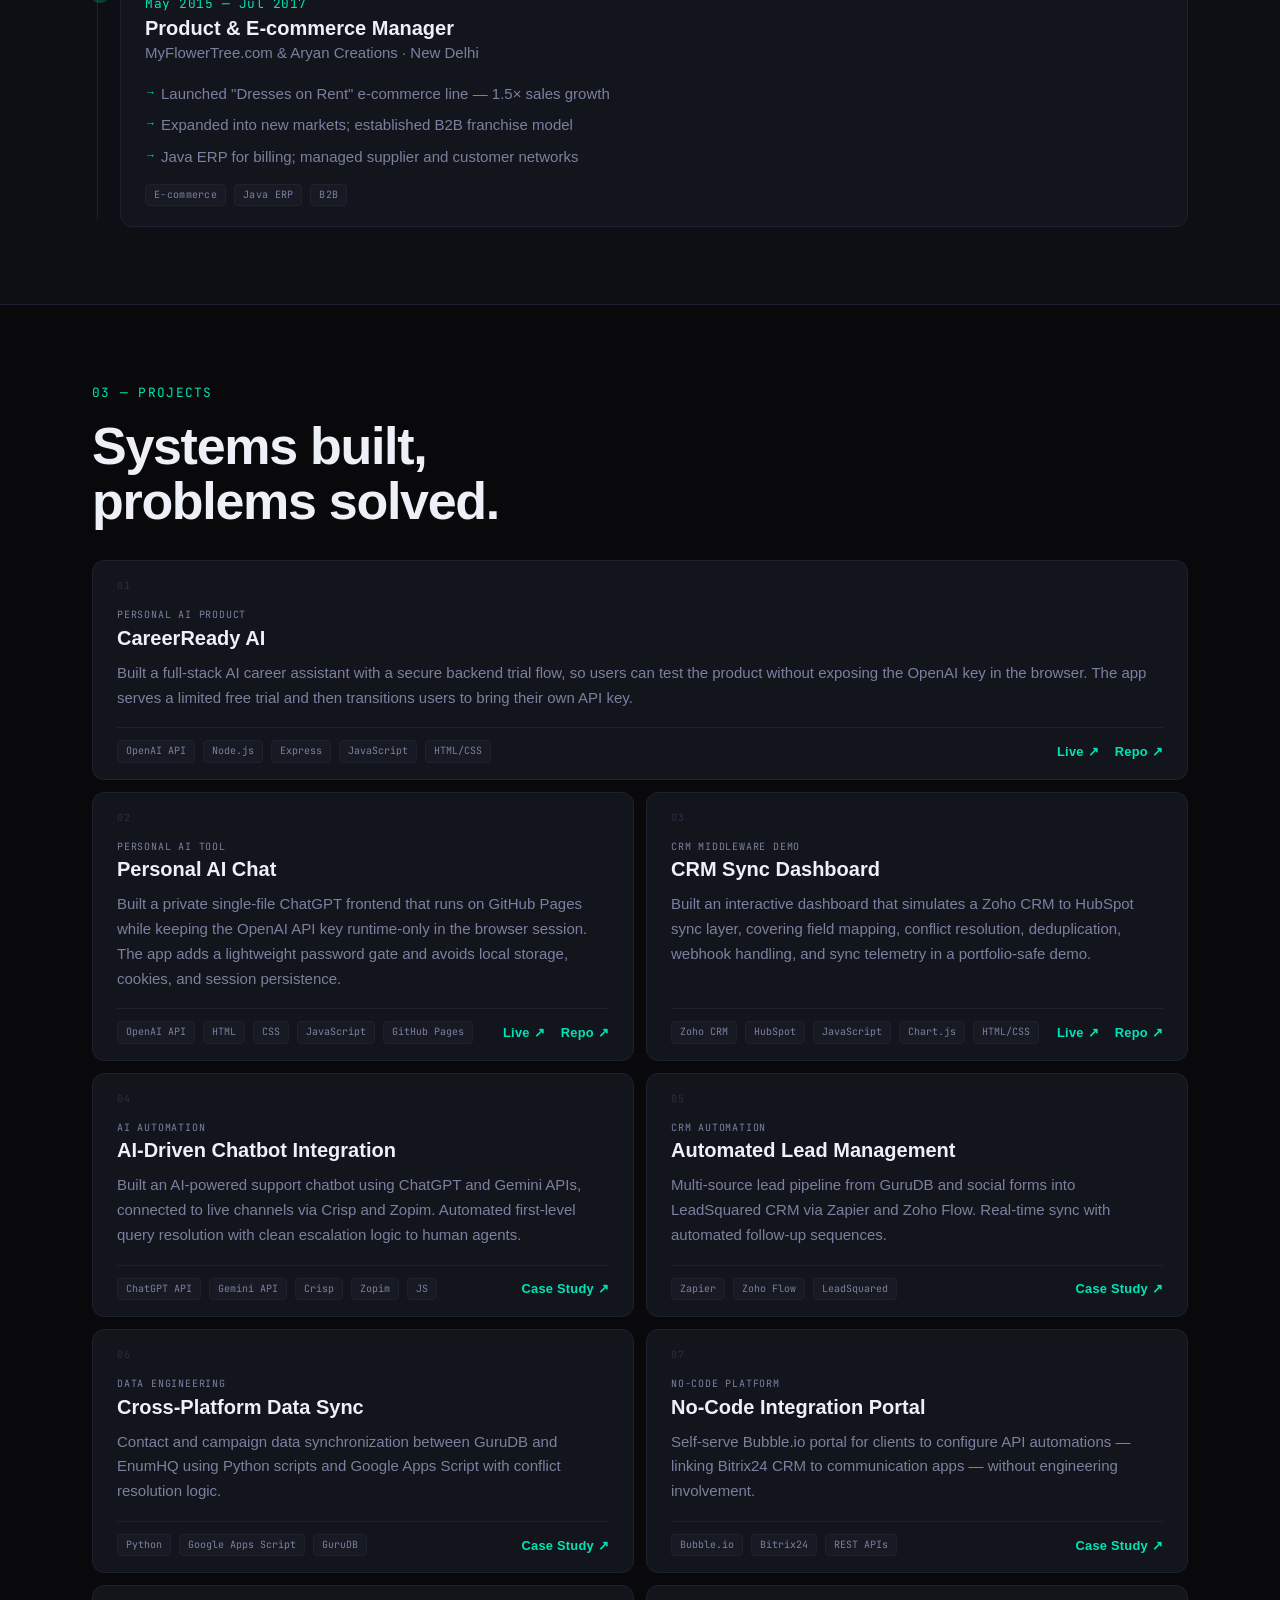
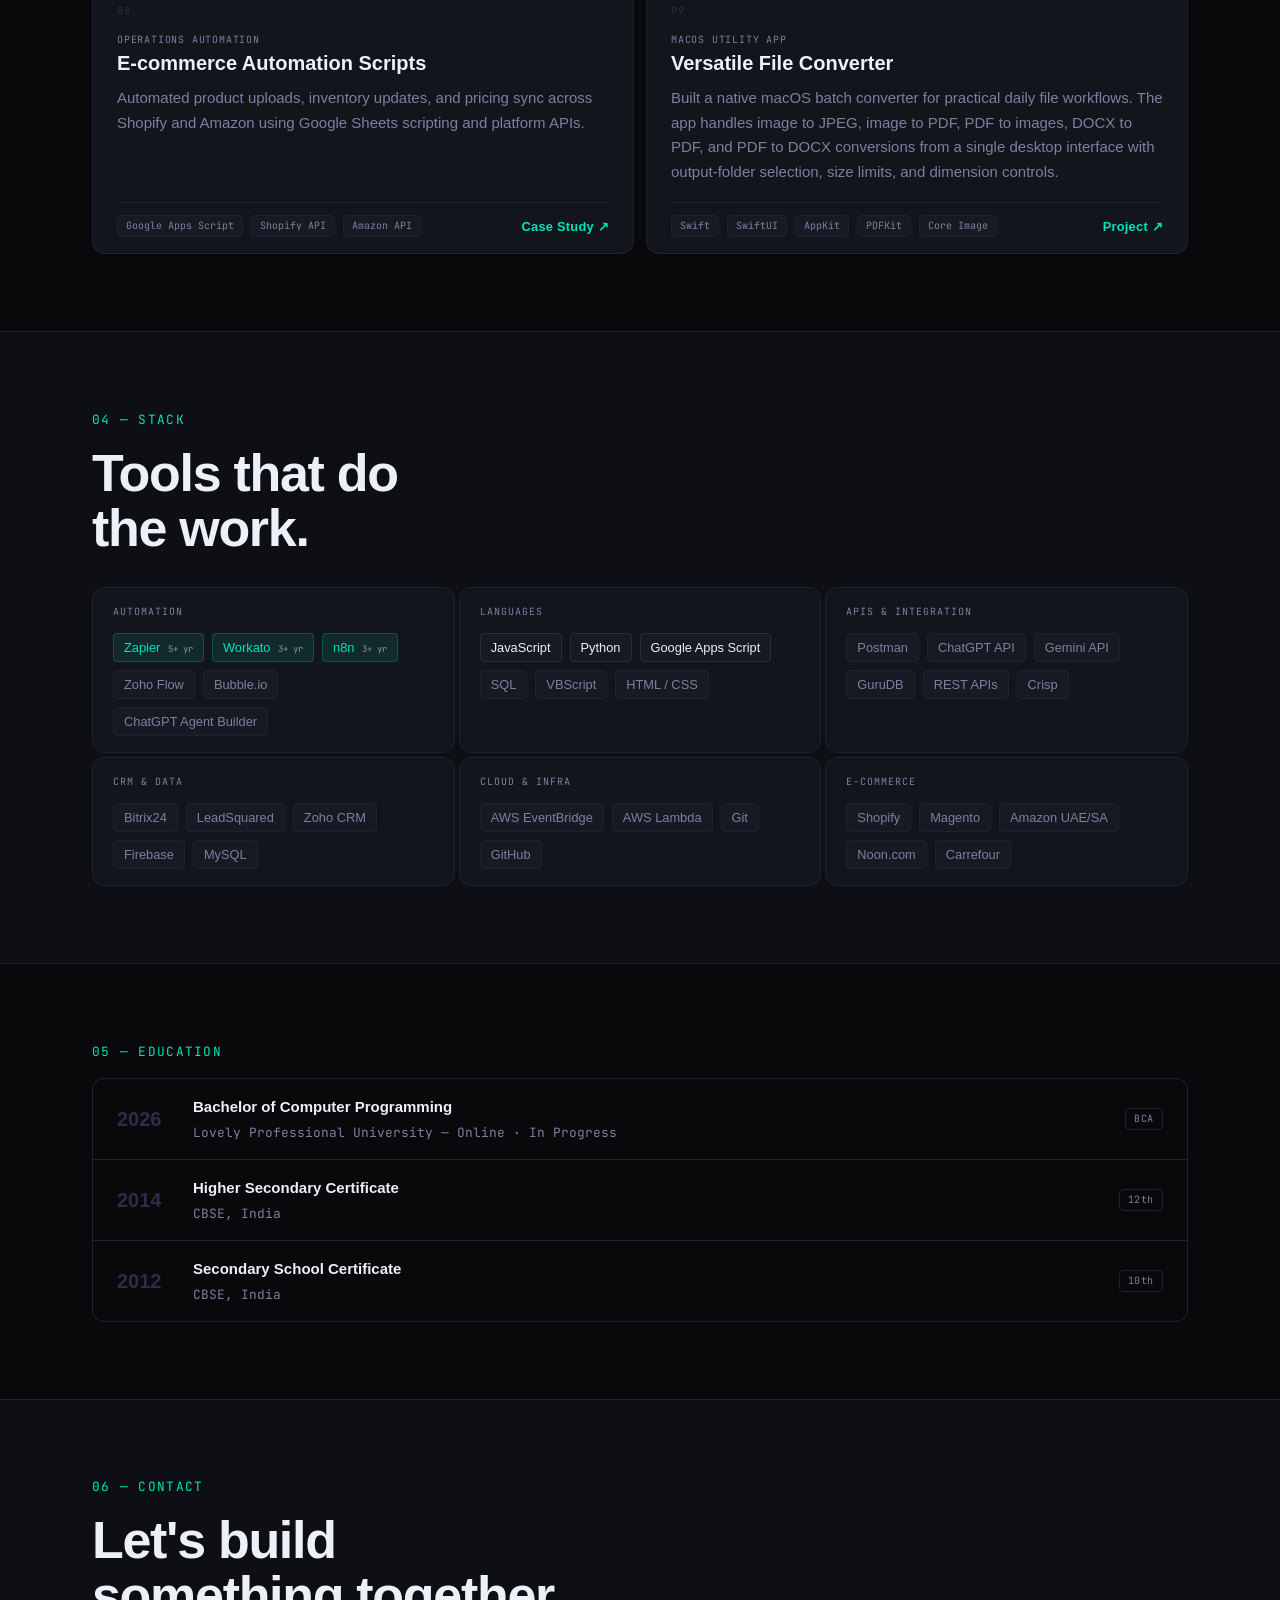
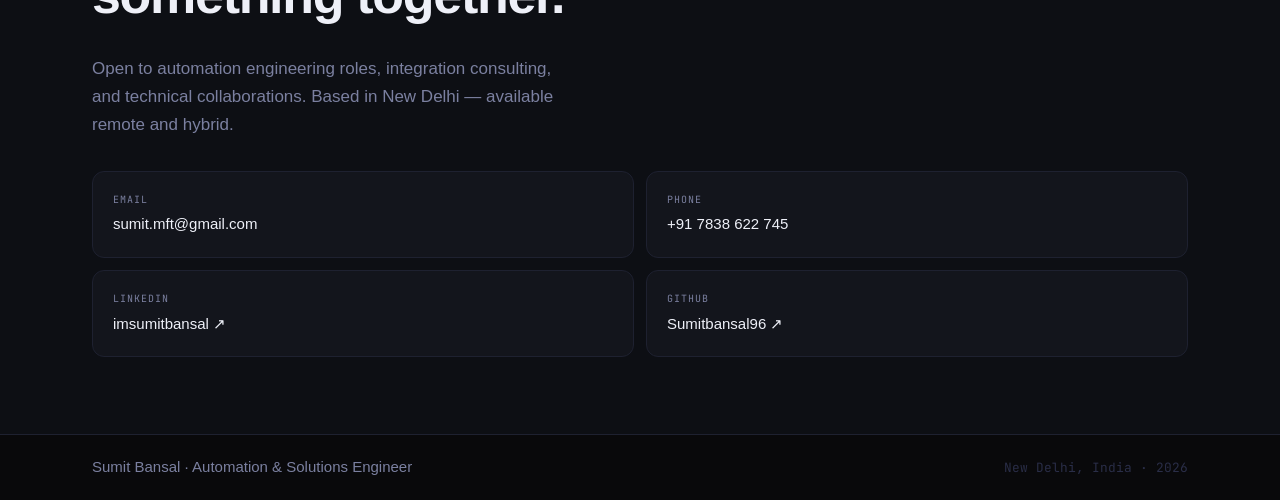
==== commit 6b90bcc4: "update portfolio hero and projects" ====
--- a/index.html
+++ b/index.html
@@ -77,40 +77,54 @@
   <svg class="hero-deco" id="heroDeco" aria-hidden="true" xmlns="http://www.w3.org/2000/svg"></svg>
 
   <div class="hero-content">
-    <div class="hero-tag js-reveal">
-      <span class="tag-dot"></span>
-      <span class="tag-text" id="tagText">Workato Engineer</span>
-    </div>
-
-    <h1 class="hero-name js-reveal" style="--d:0.05s">
-      <span class="name-line" data-text="Sumit Bansal">Sumit Bansal</span>
-    </h1>
-
-    <p class="hero-sub js-reveal" style="--d:0.1s">
-      12+ years building systems that connect, automate, and scale —<br>
-      API integrations, AI workflows, e-commerce operations.
-    </p>
-
-    <div class="hero-stats js-reveal" style="--d:0.15s">
-      <div class="hs">
-        <div class="hs-top"><span class="hs-n" data-count="12">0</span><span class="hs-sym">+</span></div>
-        <span class="hs-l">Years</span>
-      </div>
-      <span class="hs-div" aria-hidden="true"></span>
-      <div class="hs">
-        <div class="hs-top"><span class="hs-n" data-count="8">0</span></div>
-        <span class="hs-l">Projects</span>
-      </div>
-      <span class="hs-div" aria-hidden="true"></span>
-      <div class="hs">
-        <div class="hs-top"><span class="hs-n" data-count="15">0</span><span class="hs-sym">+</span></div>
-        <span class="hs-l">Platforms</span>
-      </div>
-    </div>
-
-    <div class="hero-actions js-reveal" style="--d:0.2s">
-      <a href="#projects" class="btn-primary">View Projects</a>
-      <a href="#contact" class="btn-ghost">Get in Touch</a>
+    <div class="hero-copy">
+      <div class="hero-tag js-reveal">
+        <span class="tag-dot"></span>
+        <span class="tag-text" id="tagText">Workato Engineer</span>
+      </div>
+
+      <div class="hero-heading-row js-reveal" style="--d:0.05s">
+        <figure class="hero-avatar">
+          <div class="hero-avatar-frame">
+            <img
+              src="assets/images/sumit-bansal-portrait.jpg"
+              alt="Portrait of Sumit Bansal"
+              class="hero-avatar-image"
+            />
+          </div>
+        </figure>
+
+        <h1 class="hero-name">
+          <span class="name-line" data-text="Sumit Bansal">Sumit Bansal</span>
+        </h1>
+      </div>
+
+      <p class="hero-sub js-reveal" style="--d:0.1s">
+        12+ years building systems that connect, automate, and scale —<br>
+        API integrations, AI workflows, e-commerce operations.
+      </p>
+
+      <div class="hero-stats js-reveal" style="--d:0.15s">
+        <div class="hs">
+          <div class="hs-top"><span class="hs-n" data-count="12">0</span><span class="hs-sym">+</span></div>
+          <span class="hs-l">Years</span>
+        </div>
+        <span class="hs-div" aria-hidden="true"></span>
+        <div class="hs">
+          <div class="hs-top"><span class="hs-n" data-count="8">0</span></div>
+          <span class="hs-l">Projects</span>
+        </div>
+        <span class="hs-div" aria-hidden="true"></span>
+        <div class="hs">
+          <div class="hs-top"><span class="hs-n" data-count="15">0</span><span class="hs-sym">+</span></div>
+          <span class="hs-l">Platforms</span>
+        </div>
+      </div>
+
+      <div class="hero-actions js-reveal" style="--d:0.2s">
+        <a href="#projects" class="btn-primary">View Projects</a>
+        <a href="#contact" class="btn-ghost">Get in Touch</a>
+      </div>
     </div>
   </div>
 
@@ -296,12 +310,36 @@
         </div>
         <div class="proj-foot">
           <div class="proj-stack"><span>OpenAI API</span><span>Node.js</span><span>Express</span><span>JavaScript</span><span>HTML/CSS</span></div>
-          <a href="https://github.com/Sumitbansal96/careerready-ai" class="proj-link" target="_blank" rel="noopener">Project ↗</a>
+          <div class="proj-links">
+            <a href="https://sumitbansal96.github.io/careerready-ai/" class="proj-link" target="_blank" rel="noopener">Live ↗</a>
+            <a href="https://github.com/Sumitbansal96/careerready-ai" class="proj-link" target="_blank" rel="noopener">Repo ↗</a>
+          </div>
         </div>
       </article>
 
       <article class="proj-card js-proj" style="--pi:1">
         <div class="proj-num">02</div>
+        <div class="proj-body">
+          <div class="proj-type">Personal AI Tool</div>
+          <h3 class="proj-title">Personal AI Chat</h3>
+          <p class="proj-desc">Built a private single-file ChatGPT frontend that runs on GitHub Pages while keeping the OpenAI API key runtime-only in the browser session. The app adds a lightweight password gate and avoids local storage, cookies, and session persistence.</p>
+          <div class="proj-reveal">
+            <div class="pr-row"><span class="pr-k">Problem</span><span class="pr-v">Create a fast personal AI chat interface without hardcoding or persistently storing sensitive keys</span></div>
+            <div class="pr-row"><span class="pr-k">Approach</span><span class="pr-v">Single-page HTML, CSS, and JavaScript app with runtime API-key entry, app-password gating, and session-only memory</span></div>
+            <div class="pr-row"><span class="pr-k">Result</span><span class="pr-v">Shipped a lightweight personal AI interface with stronger client-side privacy boundaries for everyday use</span></div>
+          </div>
+        </div>
+        <div class="proj-foot">
+          <div class="proj-stack"><span>OpenAI API</span><span>HTML</span><span>CSS</span><span>JavaScript</span><span>GitHub Pages</span></div>
+          <div class="proj-links">
+            <a href="https://sumitbansal96.github.io/personal-ai-chat/" class="proj-link" target="_blank" rel="noopener">Live ↗</a>
+            <a href="https://github.com/Sumitbansal96/personal-ai-chat" class="proj-link" target="_blank" rel="noopener">Repo ↗</a>
+          </div>
+        </div>
+      </article>
+
+      <article class="proj-card js-proj" style="--pi:2">
+        <div class="proj-num">03</div>
         <div class="proj-body">
           <div class="proj-type">CRM Middleware Demo</div>
           <h3 class="proj-title">CRM Sync Dashboard</h3>
@@ -314,12 +352,15 @@
         </div>
         <div class="proj-foot">
           <div class="proj-stack"><span>Zoho CRM</span><span>HubSpot</span><span>JavaScript</span><span>Chart.js</span><span>HTML/CSS</span></div>
-          <a href="https://github.com/Sumitbansal96/crm-sync-dashboard" class="proj-link" target="_blank" rel="noopener">Project ↗</a>
-        </div>
-      </article>
-
-      <article class="proj-card js-proj" style="--pi:2">
-        <div class="proj-num">03</div>
+          <div class="proj-links">
+            <a href="https://sumitbansal96.github.io/crm-sync-dashboard/" class="proj-link" target="_blank" rel="noopener">Live ↗</a>
+            <a href="https://github.com/Sumitbansal96/crm-sync-dashboard" class="proj-link" target="_blank" rel="noopener">Repo ↗</a>
+          </div>
+        </div>
+      </article>
+
+      <article class="proj-card js-proj" style="--pi:3">
+        <div class="proj-num">04</div>
         <div class="proj-body">
           <div class="proj-type">AI Automation</div>
           <h3 class="proj-title">AI-Driven Chatbot Integration</h3>
@@ -336,8 +377,8 @@
         </div>
       </article>
 
-      <article class="proj-card js-proj" style="--pi:3">
-        <div class="proj-num">04</div>
+      <article class="proj-card js-proj" style="--pi:4">
+        <div class="proj-num">05</div>
         <div class="proj-body">
           <div class="proj-type">CRM Automation</div>
           <h3 class="proj-title">Automated Lead Management</h3>
@@ -352,8 +393,8 @@
         </div>
       </article>
 
-      <article class="proj-card js-proj" style="--pi:4">
-        <div class="proj-num">05</div>
+      <article class="proj-card js-proj" style="--pi:5">
+        <div class="proj-num">06</div>
         <div class="proj-body">
           <div class="proj-type">Data Engineering</div>
           <h3 class="proj-title">Cross-Platform Data Sync</h3>
@@ -368,8 +409,8 @@
         </div>
       </article>
 
-      <article class="proj-card js-proj" style="--pi:5">
-        <div class="proj-num">06</div>
+      <article class="proj-card js-proj" style="--pi:6">
+        <div class="proj-num">07</div>
         <div class="proj-body">
           <div class="proj-type">No-Code Platform</div>
           <h3 class="proj-title">No-Code Integration Portal</h3>
@@ -384,8 +425,8 @@
         </div>
       </article>
 
-      <article class="proj-card js-proj" style="--pi:6">
-        <div class="proj-num">07</div>
+      <article class="proj-card js-proj" style="--pi:7">
+        <div class="proj-num">08</div>
         <div class="proj-body">
           <div class="proj-type">Operations Automation</div>
           <h3 class="proj-title">E-commerce Automation Scripts</h3>
@@ -400,8 +441,8 @@
         </div>
       </article>
 
-      <article class="proj-card js-proj" style="--pi:7">
-        <div class="proj-num">08</div>
+      <article class="proj-card js-proj" style="--pi:8">
+        <div class="proj-num">09</div>
         <div class="proj-body">
           <div class="proj-type">macOS Utility App</div>
           <h3 class="proj-title">Versatile File Converter</h3>
@@ -539,7 +580,7 @@
   <div class="wrap">
     <div class="sec-label js-reveal">06 — Contact</div>
     <h2 class="sec-title js-reveal" style="--d:0.05s">Let's build<br>something together.</h2>
-    <p class="contact-sub js-reveal" style="--d:0.1s">Open to automation engineering roles, integration consulting, and technical collaborations. Based in Noida — available remote and hybrid.</p>
+    <p class="contact-sub js-reveal" style="--d:0.1s">Open to automation engineering roles, integration consulting, and technical collaborations. Based in New Delhi — available remote and hybrid.</p>
 
     <div class="contact-grid js-reveal" style="--d:0.15s">
       <a href="mailto:sumit.mft@gmail.com" class="cc">
--- a/assets/css/style.css
+++ b/assets/css/style.css
@@ -158,6 +158,7 @@
 
 .nav-links { display: flex; gap: var(--sp-1); }
 .nl {
+  position: relative;
   padding: var(--sp-2) var(--sp-3);
   font-size: var(--text-sm);
   font-weight: 500;
@@ -165,7 +166,20 @@
   border-radius: var(--r-md);
   transition: color 0.2s, background 0.2s;
 }
+.nl::after {
+  content: "";
+  position: absolute;
+  left: var(--sp-3);
+  right: var(--sp-3);
+  bottom: 6px;
+  height: 1px;
+  background: color-mix(in srgb, var(--accent) 78%, transparent);
+  transform: scaleX(0);
+  transform-origin: left;
+  transition: transform 0.28s var(--ease);
+}
 .nl:hover, .nl.active { color: var(--text); background: var(--bg-3); }
+.nl:hover::after, .nl.active::after { transform: scaleX(1); }
 
 .nav-end { display: flex; align-items: center; gap: var(--sp-3); }
 
@@ -288,6 +302,23 @@
   max-width: 760px;
 }
 
+.hero-copy {
+  max-width: 760px;
+}
+
+.hero-heading-row {
+  display: flex;
+  align-items: center;
+  gap: clamp(0.75rem, 1.4vw, 1.1rem);
+  margin-bottom: var(--sp-5);
+}
+@media (max-width: 640px) {
+  .hero-heading-row {
+    gap: var(--sp-3);
+    align-items: center;
+  }
+}
+
 .hero-tag {
   display: inline-flex; align-items: center; gap: var(--sp-2);
   padding: var(--sp-2) var(--sp-3);
@@ -315,10 +346,12 @@
   font-weight: 800;
   letter-spacing: -0.035em;
   line-height: 1;
-  margin-bottom: var(--sp-5);
   color: var(--text);
   position: relative;
   overflow: hidden;
+  margin-bottom: 0;
+  flex: 1 1 auto;
+  padding-top: 0;
 }
 .name-line {
   display: block;
@@ -387,18 +420,87 @@
 
 .hero-actions { display: flex; flex-wrap: wrap; gap: var(--sp-3); }
 
+.hero-avatar {
+  flex: 0 0 auto;
+}
+
+.hero-avatar-frame {
+  position: relative;
+  width: clamp(3.8rem, calc(var(--text-2xl) * 0.94), 5.2rem);
+  height: clamp(3.8rem, calc(var(--text-2xl) * 0.94), 5.2rem);
+  padding: 4px;
+  border-radius: 50%;
+  overflow: hidden;
+  border: 1px solid color-mix(in srgb, var(--accent) 14%, rgba(255,255,255,0.08));
+  background:
+    linear-gradient(180deg, rgba(255,255,255,0.055), rgba(255,255,255,0.01)),
+    radial-gradient(circle at 30% 30%, color-mix(in srgb, var(--accent) 16%, transparent), transparent 72%);
+  box-shadow:
+    0 10px 24px rgba(0,0,0,0.16),
+    0 0 0 1px rgba(255,255,255,0.035) inset;
+}
+
+.hero-avatar-frame::before {
+  content: "";
+  position: absolute;
+  inset: -12px;
+  border-radius: 50%;
+  background: radial-gradient(circle, color-mix(in srgb, var(--accent) 14%, transparent), transparent 70%);
+  opacity: 0.32;
+  filter: blur(14px);
+  pointer-events: none;
+}
+
+.hero-avatar-frame::after {
+  content: "";
+  position: absolute;
+  inset: 6px;
+  border-radius: 50%;
+  border: 1px solid rgba(255,255,255,0.075);
+  pointer-events: none;
+}
+
+.hero-avatar-image {
+  width: 100%;
+  height: 100%;
+  border-radius: 50%;
+  object-fit: cover;
+  object-position: center 17%;
+}
+
+@media (max-width: 640px) {
+  .hero-avatar-frame {
+    width: clamp(3.4rem, 14.5vw, 4.2rem);
+    height: clamp(3.4rem, 14.5vw, 4.2rem);
+    padding: 3px;
+  }
+}
+
 .btn-primary {
   display: inline-flex; align-items: center;
   padding: var(--sp-3) var(--sp-6);
   font-size: var(--text-sm); font-weight: 600;
   background: var(--accent); color: var(--bg);
   border-radius: var(--r-md);
-  transition: background 0.2s, transform 0.2s, box-shadow 0.2s;
+  position: relative;
+  overflow: hidden;
+  transition: background 0.25s, transform 0.25s, box-shadow 0.25s;
+}
+.btn-primary::after {
+  content: "";
+  position: absolute;
+  inset: 0;
+  background: linear-gradient(115deg, transparent 20%, rgba(255,255,255,0.18) 50%, transparent 80%);
+  transform: translateX(-120%);
+  transition: transform 0.7s var(--ease);
 }
 .btn-primary:hover {
   background: var(--accent-d);
-  transform: translateY(-1px);
-  box-shadow: 0 8px 24px var(--accent-g);
+  transform: translateY(-2px);
+  box-shadow: 0 10px 28px var(--accent-g);
+}
+.btn-primary:hover::after {
+  transform: translateX(120%);
 }
 .btn-ghost {
   display: inline-flex; align-items: center;
@@ -407,9 +509,15 @@
   border: 1px solid var(--border-2);
   color: var(--muted);
   border-radius: var(--r-md);
-  transition: color 0.2s, border-color 0.2s, background 0.2s, transform 0.2s;
-}
-.btn-ghost:hover { color: var(--text); border-color: var(--border-2); background: var(--bg-3); transform: translateY(-1px); }
+  transition: color 0.25s, border-color 0.25s, background 0.25s, transform 0.25s, box-shadow 0.25s;
+}
+.btn-ghost:hover {
+  color: var(--text);
+  border-color: color-mix(in srgb, var(--accent) 34%, var(--border-2));
+  background: color-mix(in srgb, var(--accent) 8%, var(--bg-3));
+  transform: translateY(-2px);
+  box-shadow: 0 10px 24px rgba(0,0,0,0.14);
+}
 
 /* Ticker */
 .hero-stack-ticker {
@@ -485,6 +593,11 @@
   text-transform: uppercase;
   margin-bottom: var(--sp-4);
   display: block;
+  transition: letter-spacing 0.35s var(--ease), transform 0.35s var(--ease);
+}
+.section:hover .sec-label {
+  letter-spacing: 0.14em;
+  transform: translateX(2px);
 }
 .sec-title {
   font-size: var(--text-xl);
@@ -497,11 +610,13 @@
 /* ─── SCROLL REVEAL ───────────────────────────────── */
 .js-reveal {
   opacity: 0;
-  transform: translateY(18px);
+  transform: translateY(22px) scale(0.985);
+  filter: blur(10px);
   transition: opacity 0.6s var(--ease) var(--d, 0s),
-              transform 0.6s var(--ease) var(--d, 0s);
-}
-.js-reveal.in { opacity: 1; transform: none; }
+              transform 0.7s var(--ease) var(--d, 0s),
+              filter 0.7s var(--ease) var(--d, 0s);
+}
+.js-reveal.in { opacity: 1; transform: none; filter: blur(0); }
 
 /* ─── ABOUT ───────────────────────────────────────── */
 .about-grid {
@@ -604,12 +719,13 @@
   border: 1px solid var(--border);
   border-radius: var(--r-lg);
   padding: var(--sp-5) var(--sp-6);
-  transition: border-color 0.25s, box-shadow 0.25s;
+  transition: border-color 0.25s, box-shadow 0.25s, transform 0.25s;
 }
 .tl-item:hover .tl-card,
 .tl-item.in .tl-card:hover {
   border-color: var(--accent);
-  box-shadow: 0 0 0 1px var(--accent-g), 0 4px 20px rgba(0,0,0,0.3);
+  box-shadow: 0 0 0 1px var(--accent-g), 0 10px 28px rgba(0,0,0,0.24);
+  transform: translateY(-3px);
 }
 
 .tl-head {
@@ -711,15 +827,23 @@
 }
 .proj-card::before {
   content: '';
-  position: absolute; top: 0; left: 0; right: 0;
+  position: absolute; top: 0; left: -20%; right: -20%;
   height: 1.5px;
-  background: linear-gradient(90deg, var(--accent), transparent);
+  background: linear-gradient(90deg, transparent, var(--accent), transparent);
   opacity: 0;
-  transition: opacity 0.25s;
+  transform: translateX(-16%);
+  transition: opacity 0.25s, transform 0.45s var(--ease);
 }
 .proj-card.in { opacity: 1; transform: none; }
-.proj-card:hover { border-color: var(--border-2); box-shadow: 0 4px 24px rgba(0,0,0,0.25); }
-.proj-card:hover::before { opacity: 1; }
+.proj-card:hover {
+  border-color: color-mix(in srgb, var(--accent) 24%, var(--border-2));
+  box-shadow: 0 12px 28px rgba(0,0,0,0.22);
+  transform: translateY(-4px);
+}
+.proj-card:hover::before {
+  opacity: 1;
+  transform: translateX(16%);
+}
 
 .proj-num {
   font-family: var(--font-mono);
@@ -771,6 +895,8 @@
 
 .proj-foot {
   display: flex; justify-content: space-between; align-items: center;
+  gap: var(--sp-3);
+  flex-wrap: wrap;
   padding-top: var(--sp-3);
   border-top: 1px solid var(--border);
 }
@@ -793,6 +919,12 @@
   transition: letter-spacing 0.2s;
 }
 .proj-link:hover { letter-spacing: 0.08em; }
+.proj-links {
+  display: inline-flex;
+  align-items: center;
+  gap: var(--sp-4);
+  margin-left: auto;
+}
 
 /* ─── SKILLS ──────────────────────────────────────── */
 .stack-grid {
@@ -808,9 +940,13 @@
   border: 1px solid var(--border);
   border-radius: var(--r-lg);
   padding: var(--sp-4) var(--sp-5);
-  transition: border-color 0.2s;
-}
-.sg-group:hover { border-color: var(--border-2); }
+  transition: border-color 0.25s, transform 0.25s, box-shadow 0.25s;
+}
+.sg-group:hover {
+  border-color: color-mix(in srgb, var(--accent) 24%, var(--border-2));
+  transform: translateY(-3px);
+  box-shadow: 0 10px 24px rgba(0,0,0,0.18);
+}
 
 .sg-label {
   font-family: var(--font-mono);
@@ -921,8 +1057,8 @@
 .cc:hover {
   border-color: var(--accent);
   background: var(--accent-s);
-  transform: translateY(-2px);
-  box-shadow: 0 8px 20px rgba(0,0,0,0.2);
+  transform: translateY(-3px);
+  box-shadow: 0 12px 24px rgba(0,0,0,0.18);
 }
 .cc-k {
   font-family: var(--font-mono);
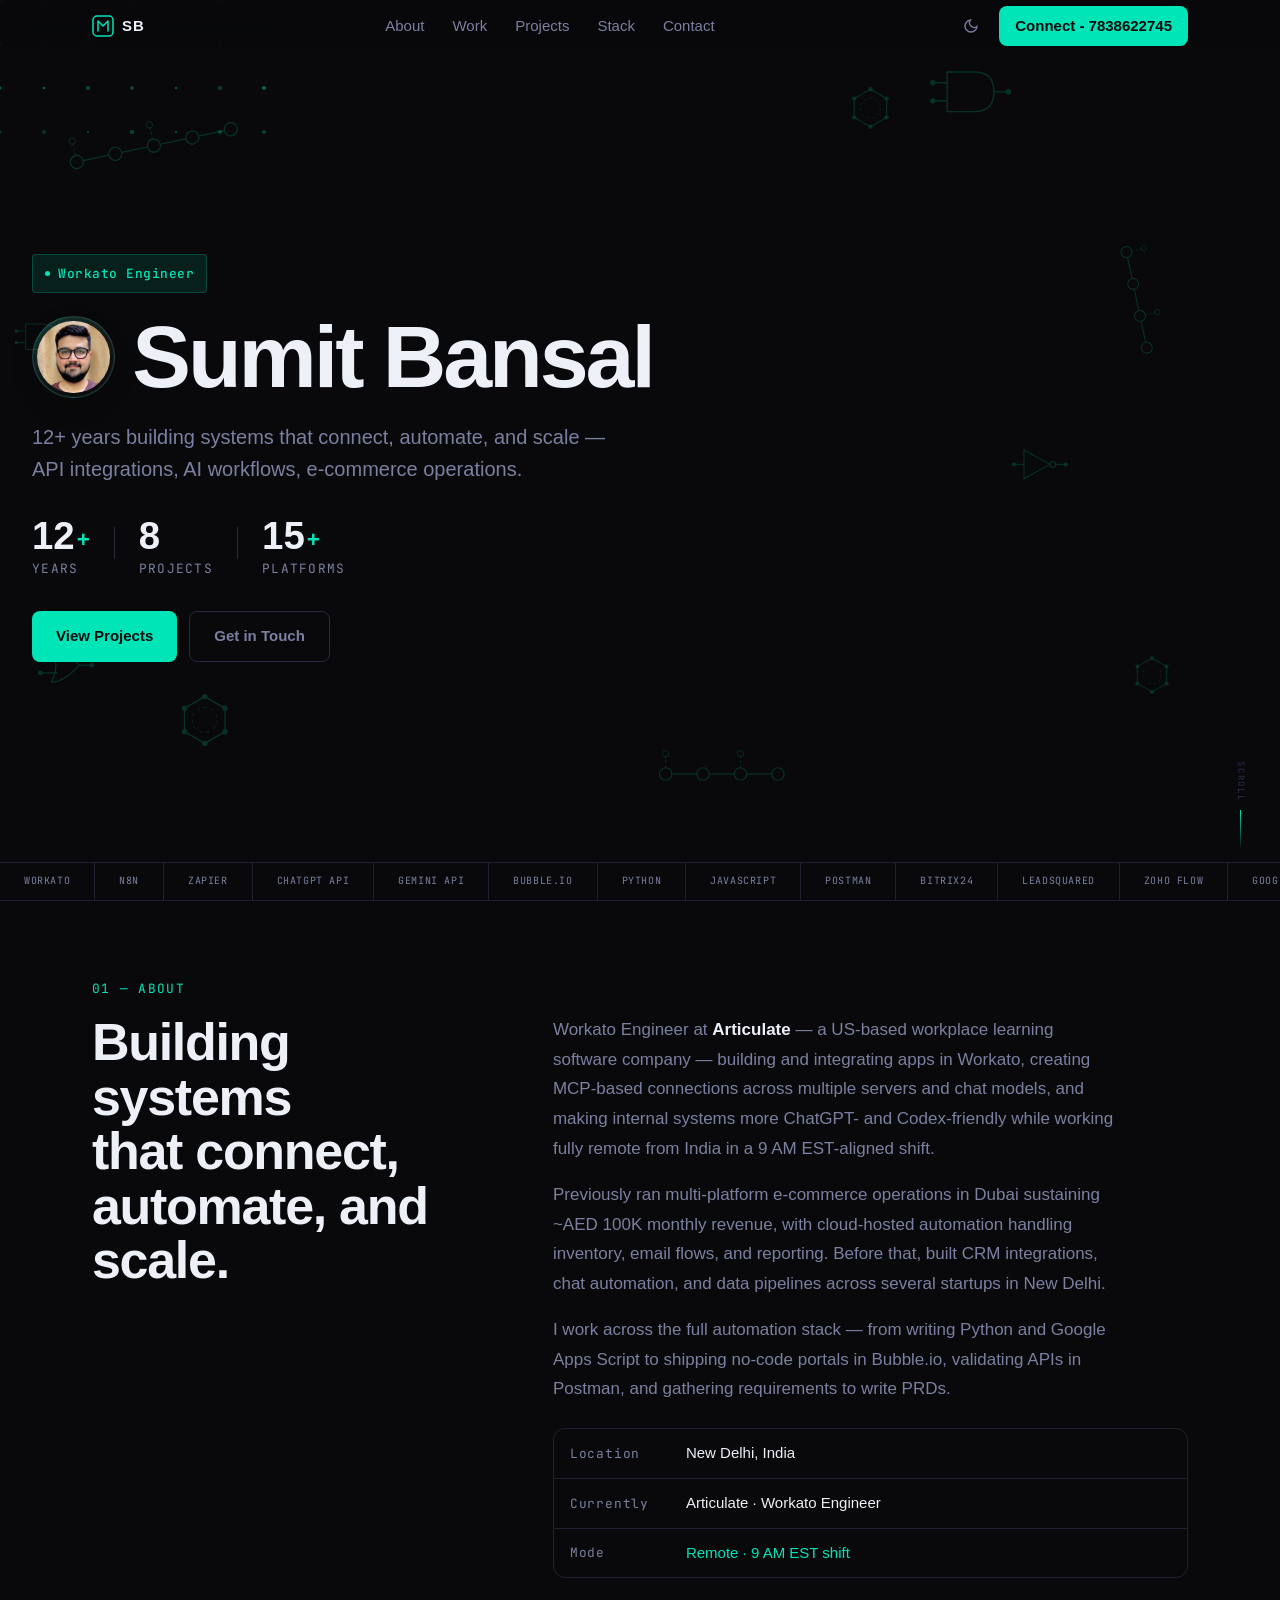
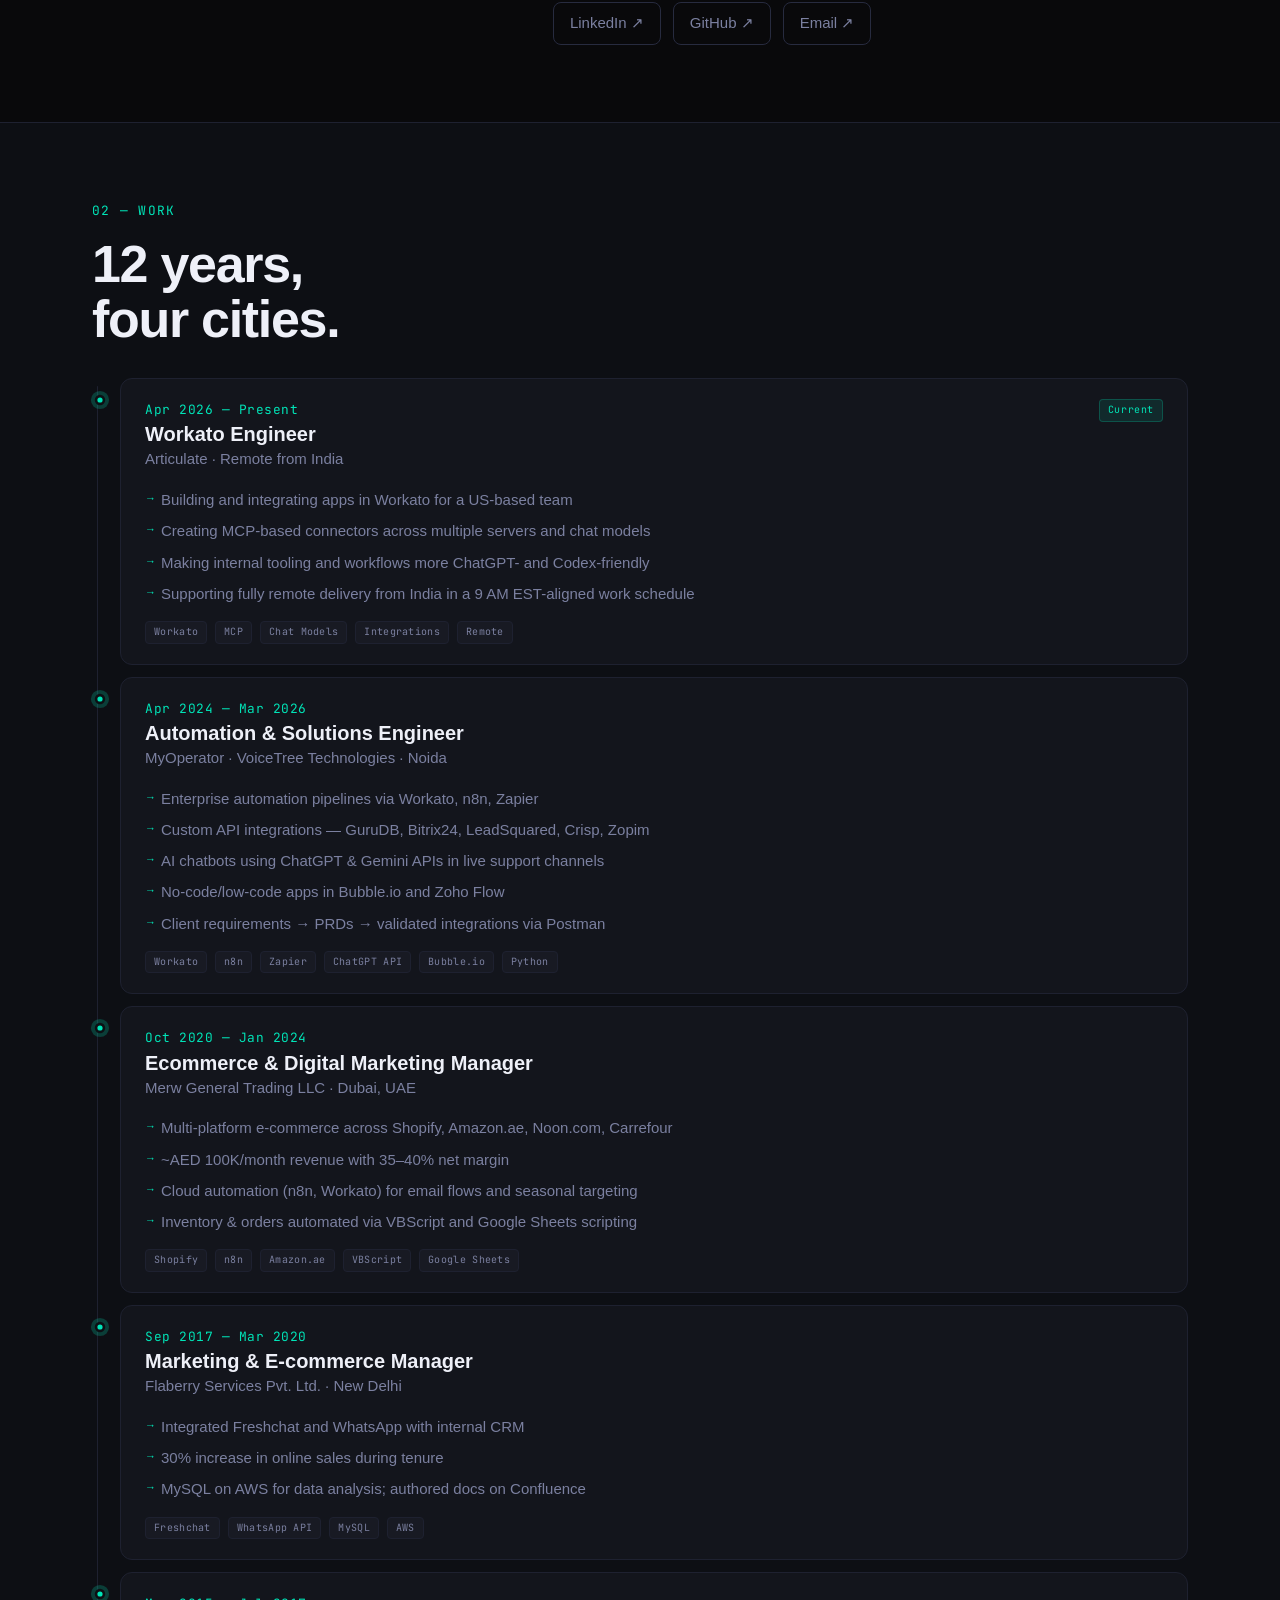
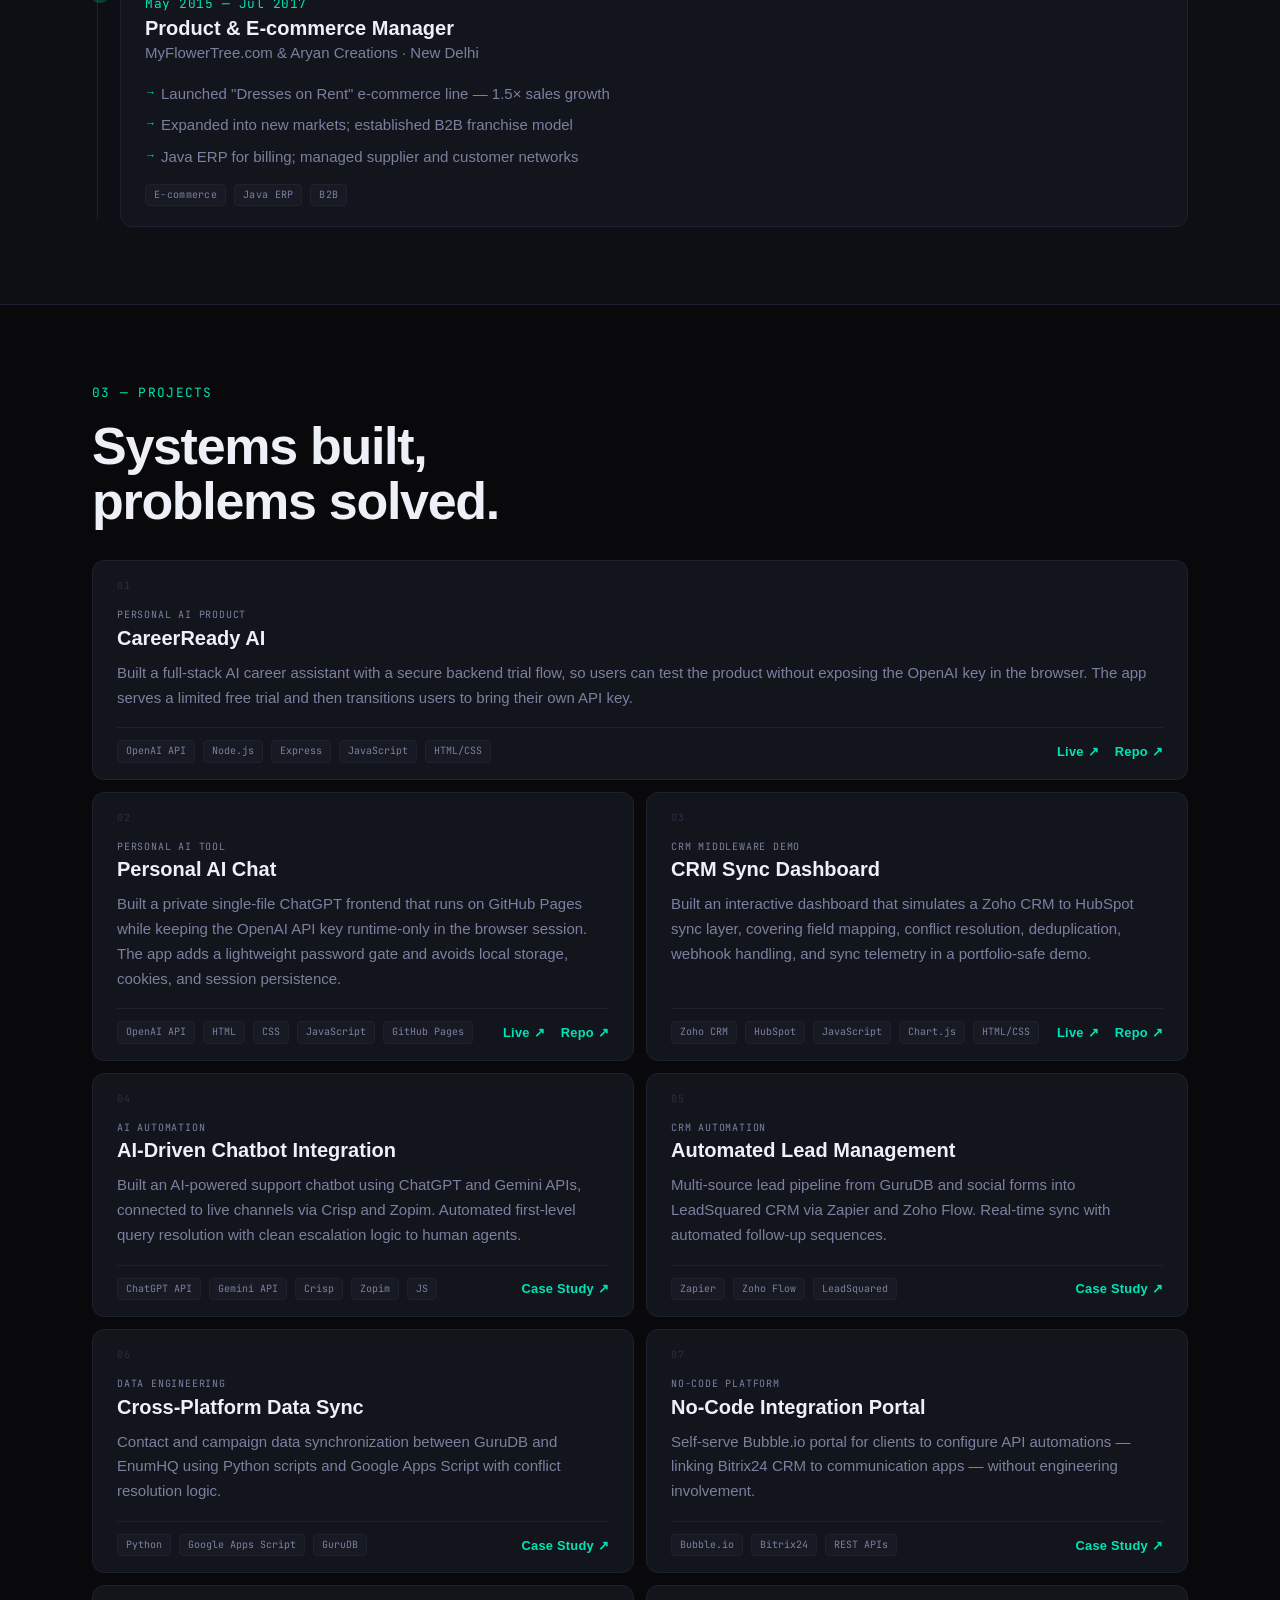
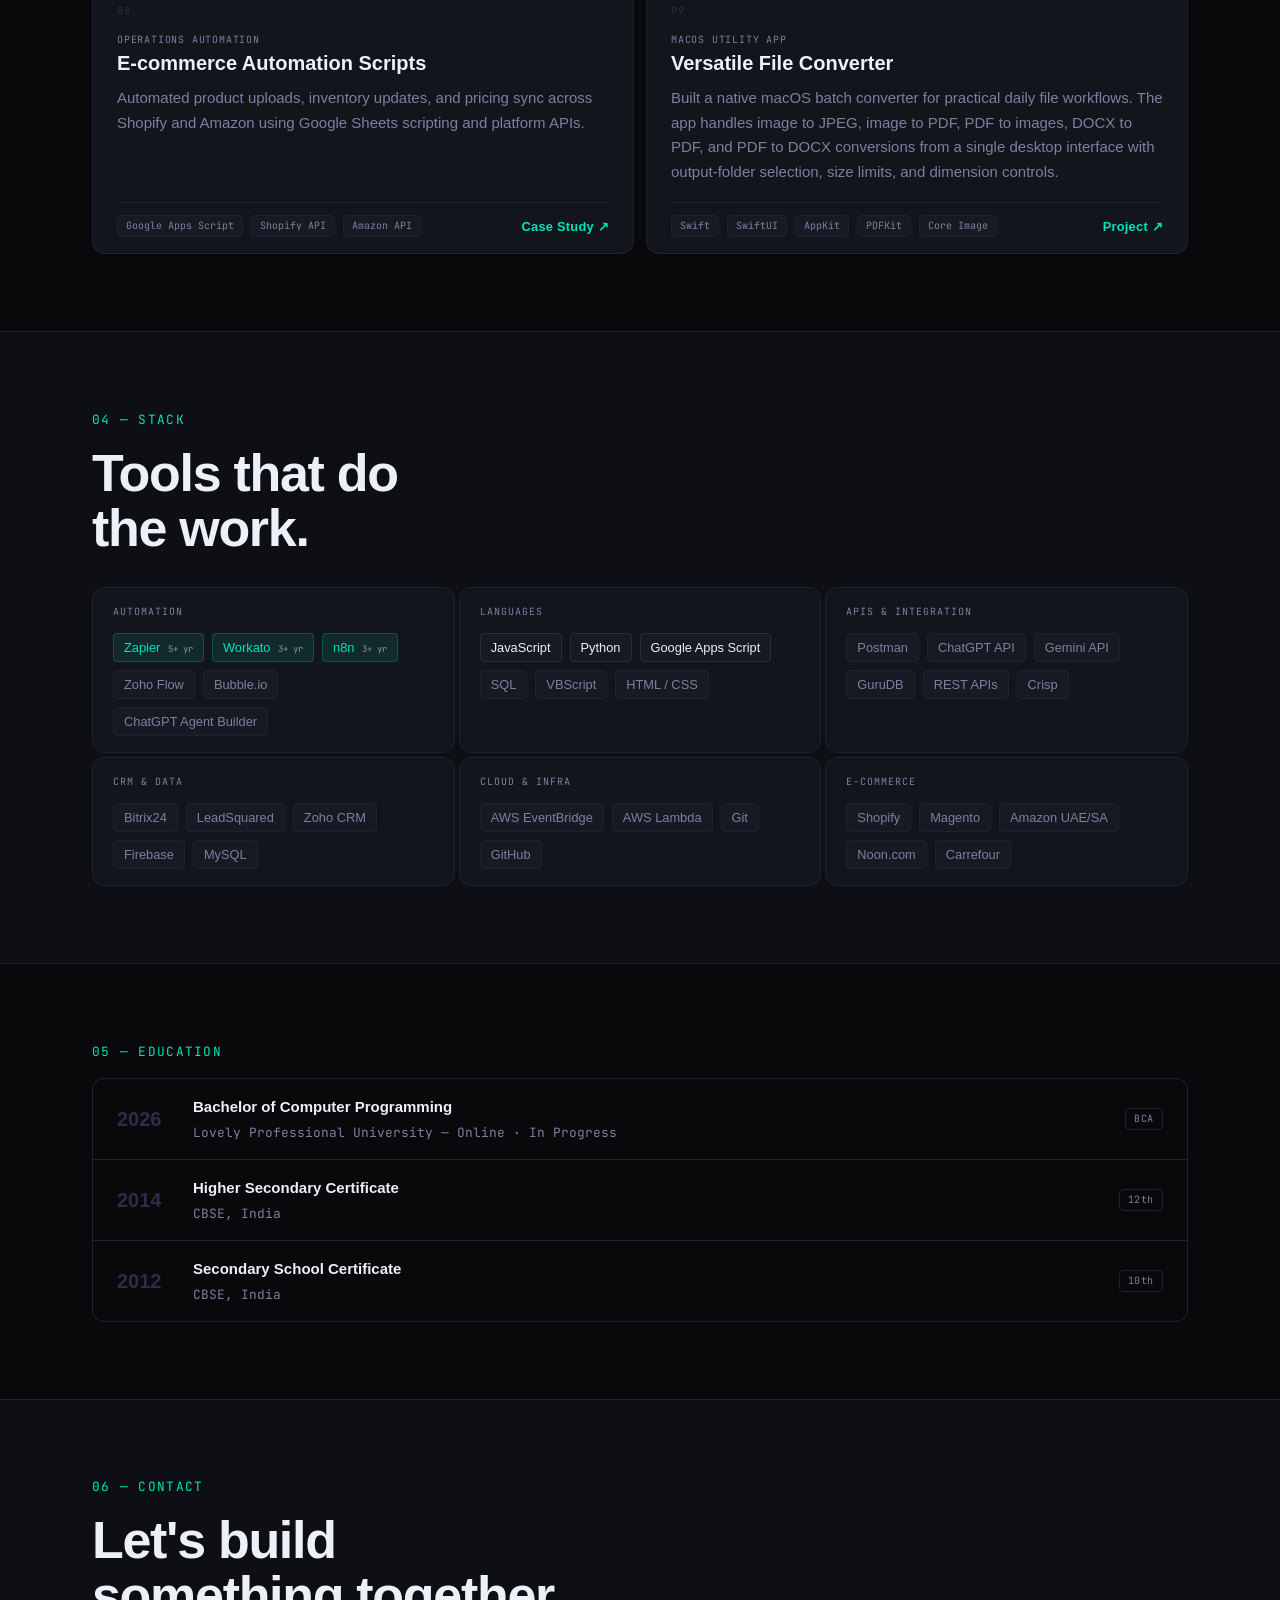
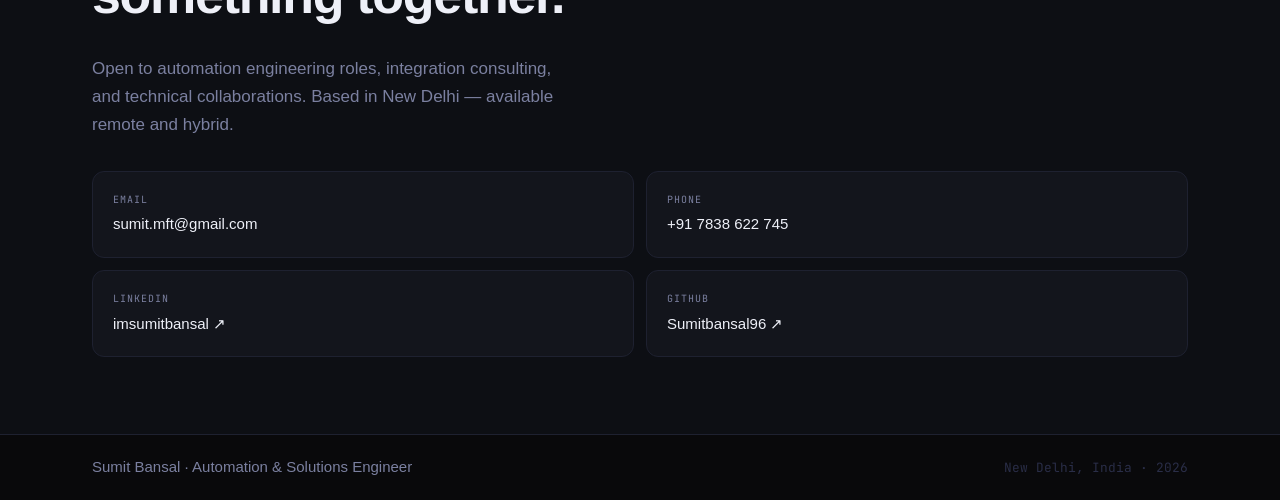
==== commit 3797f13f: "update nav contact links" ====
--- a/index.html
+++ b/index.html
@@ -40,6 +40,7 @@
       <a href="#experience" class="nl">Work</a>
       <a href="#projects" class="nl">Projects</a>
       <a href="#skills" class="nl">Stack</a>
+      <a href="#contact" class="nl">Contact</a>
     </nav>
 
     <div class="nav-end">
@@ -47,7 +48,7 @@
         <svg class="icon-moon" width="16" height="16" viewBox="0 0 24 24" fill="none" stroke="currentColor" stroke-width="2"><path d="M21 12.79A9 9 0 1 1 11.21 3 7 7 0 0 0 21 12.79z"/></svg>
         <svg class="icon-sun" width="16" height="16" viewBox="0 0 24 24" fill="none" stroke="currentColor" stroke-width="2" style="display:none"><circle cx="12" cy="12" r="5"/><path d="M12 1v2M12 21v2M4.22 4.22l1.42 1.42M18.36 18.36l1.42 1.42M1 12h2M21 12h2M4.22 19.78l1.42-1.42M18.36 5.64l1.42-1.42"/></svg>
       </button>
-      <a href="#contact" class="nav-cta">Connect</a>
+      <a href="https://wa.me/917838622745?text=Hi%20Sumit%2C%20seen%20your%20profile%20on%20GitHub%2C%20would%20like%20to%20know%20more..." class="nav-cta" target="_blank" rel="noopener">Connect - 7838622745</a>
       <button class="hamburger" id="hamburger" aria-label="Menu" aria-expanded="false">
         <span></span><span></span>
       </button>
@@ -62,7 +63,8 @@
   <a href="#experience" class="dl">Work</a>
   <a href="#projects" class="dl">Projects</a>
   <a href="#skills" class="dl">Stack</a>
-  <a href="#contact" class="dl dl--cta">Connect →</a>
+  <a href="#contact" class="dl">Contact</a>
+  <a href="https://wa.me/917838622745?text=Hi%20Sumit%2C%20seen%20your%20profile%20on%20GitHub%2C%20would%20like%20to%20know%20more..." class="dl dl--cta" target="_blank" rel="noopener">Connect - 7838622745 →</a>
 </div>
 <div class="drawer-bg" id="drawerBg"></div>
 
--- a/assets/css/style.css
+++ b/assets/css/style.css
@@ -199,6 +199,7 @@
   background: var(--accent);
   color: var(--bg);
   border-radius: var(--r-md);
+  white-space: nowrap;
   transition: background 0.2s, transform 0.2s;
 }
 .nav-cta:hover { background: var(--accent-d); transform: translateY(-1px); }
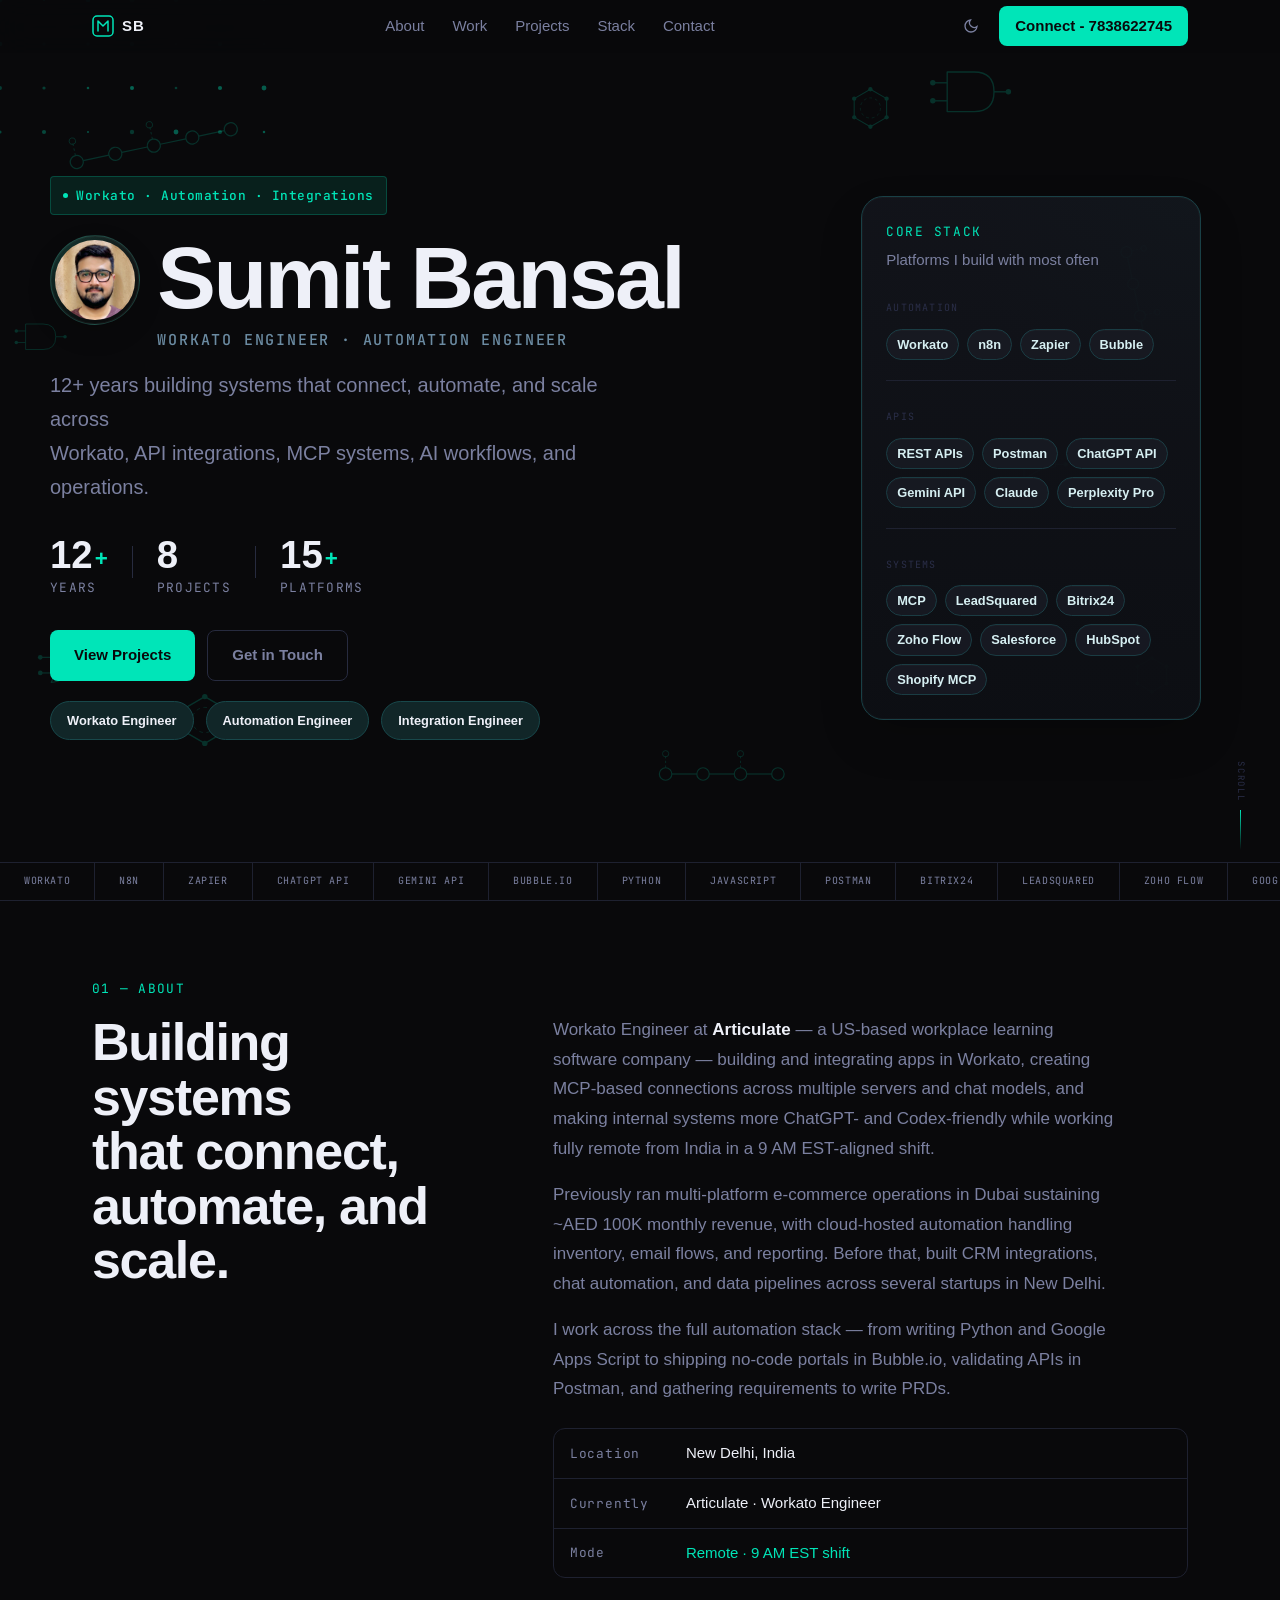
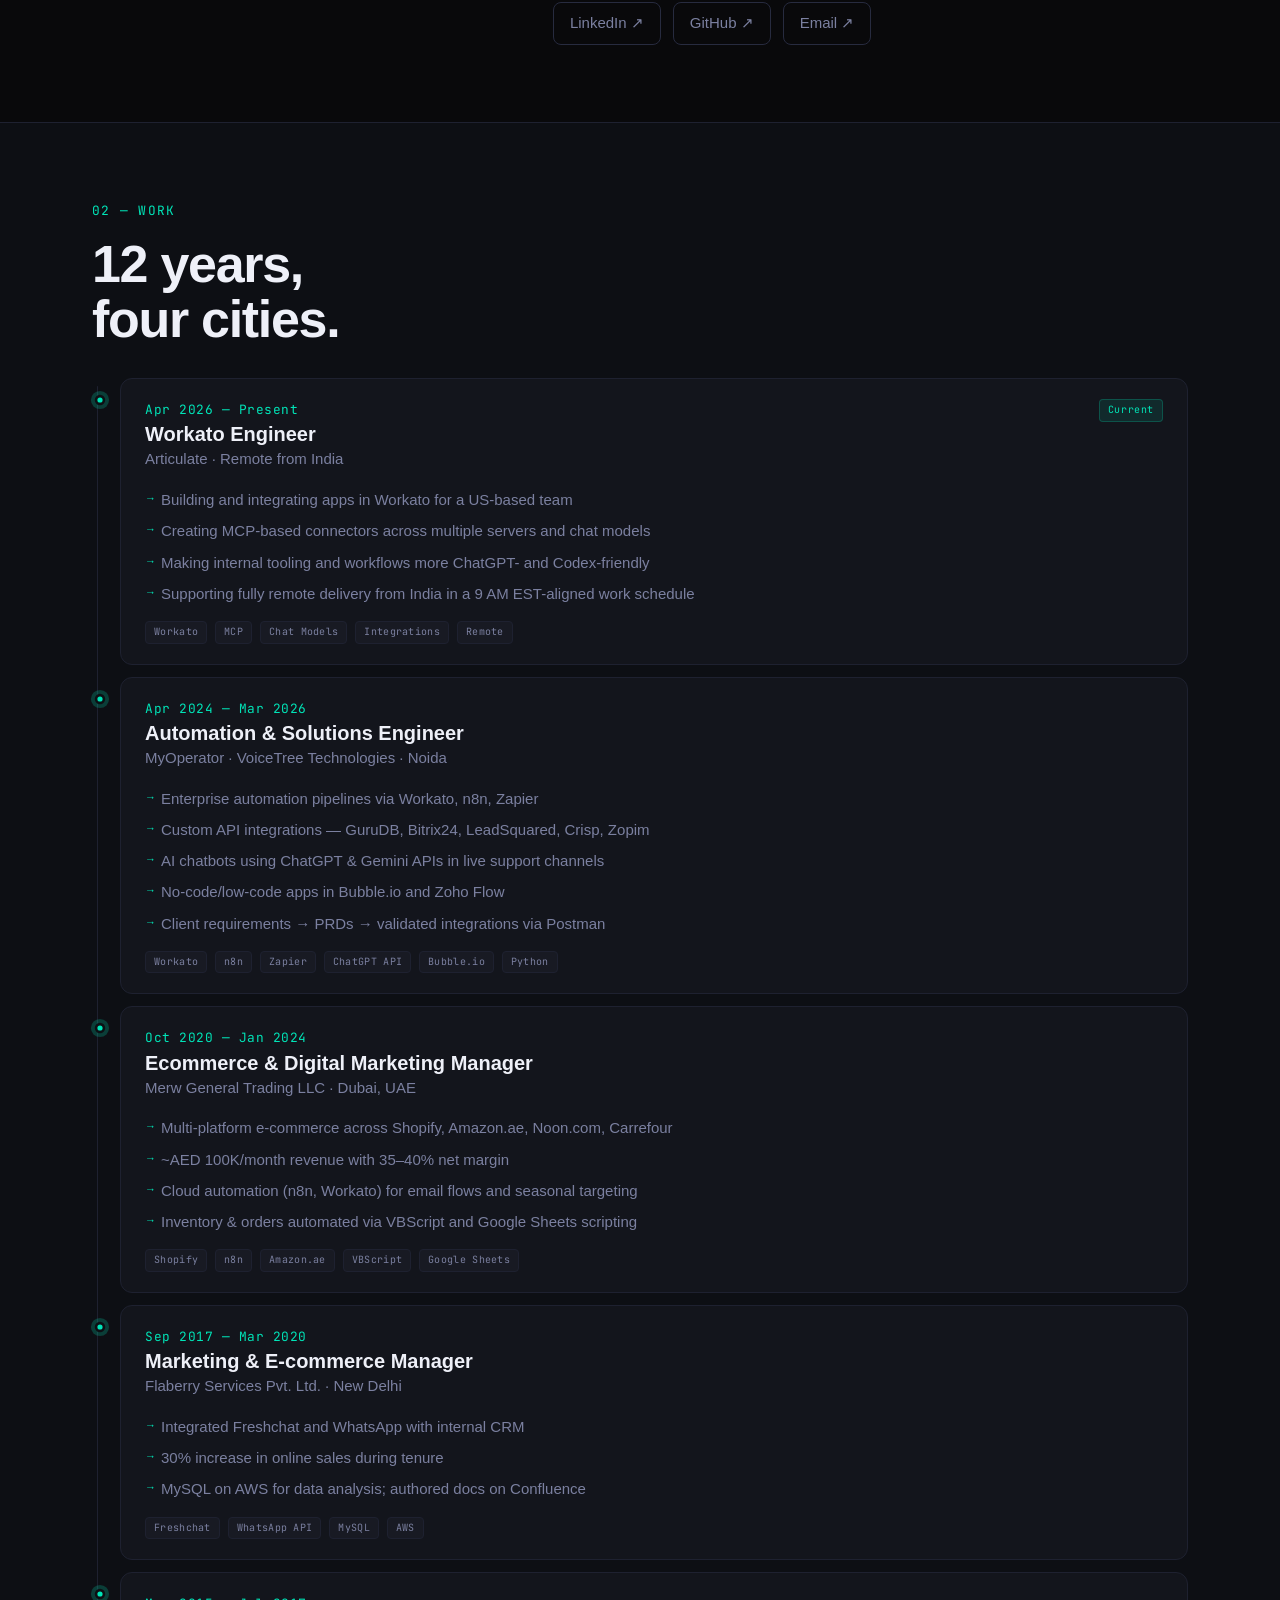
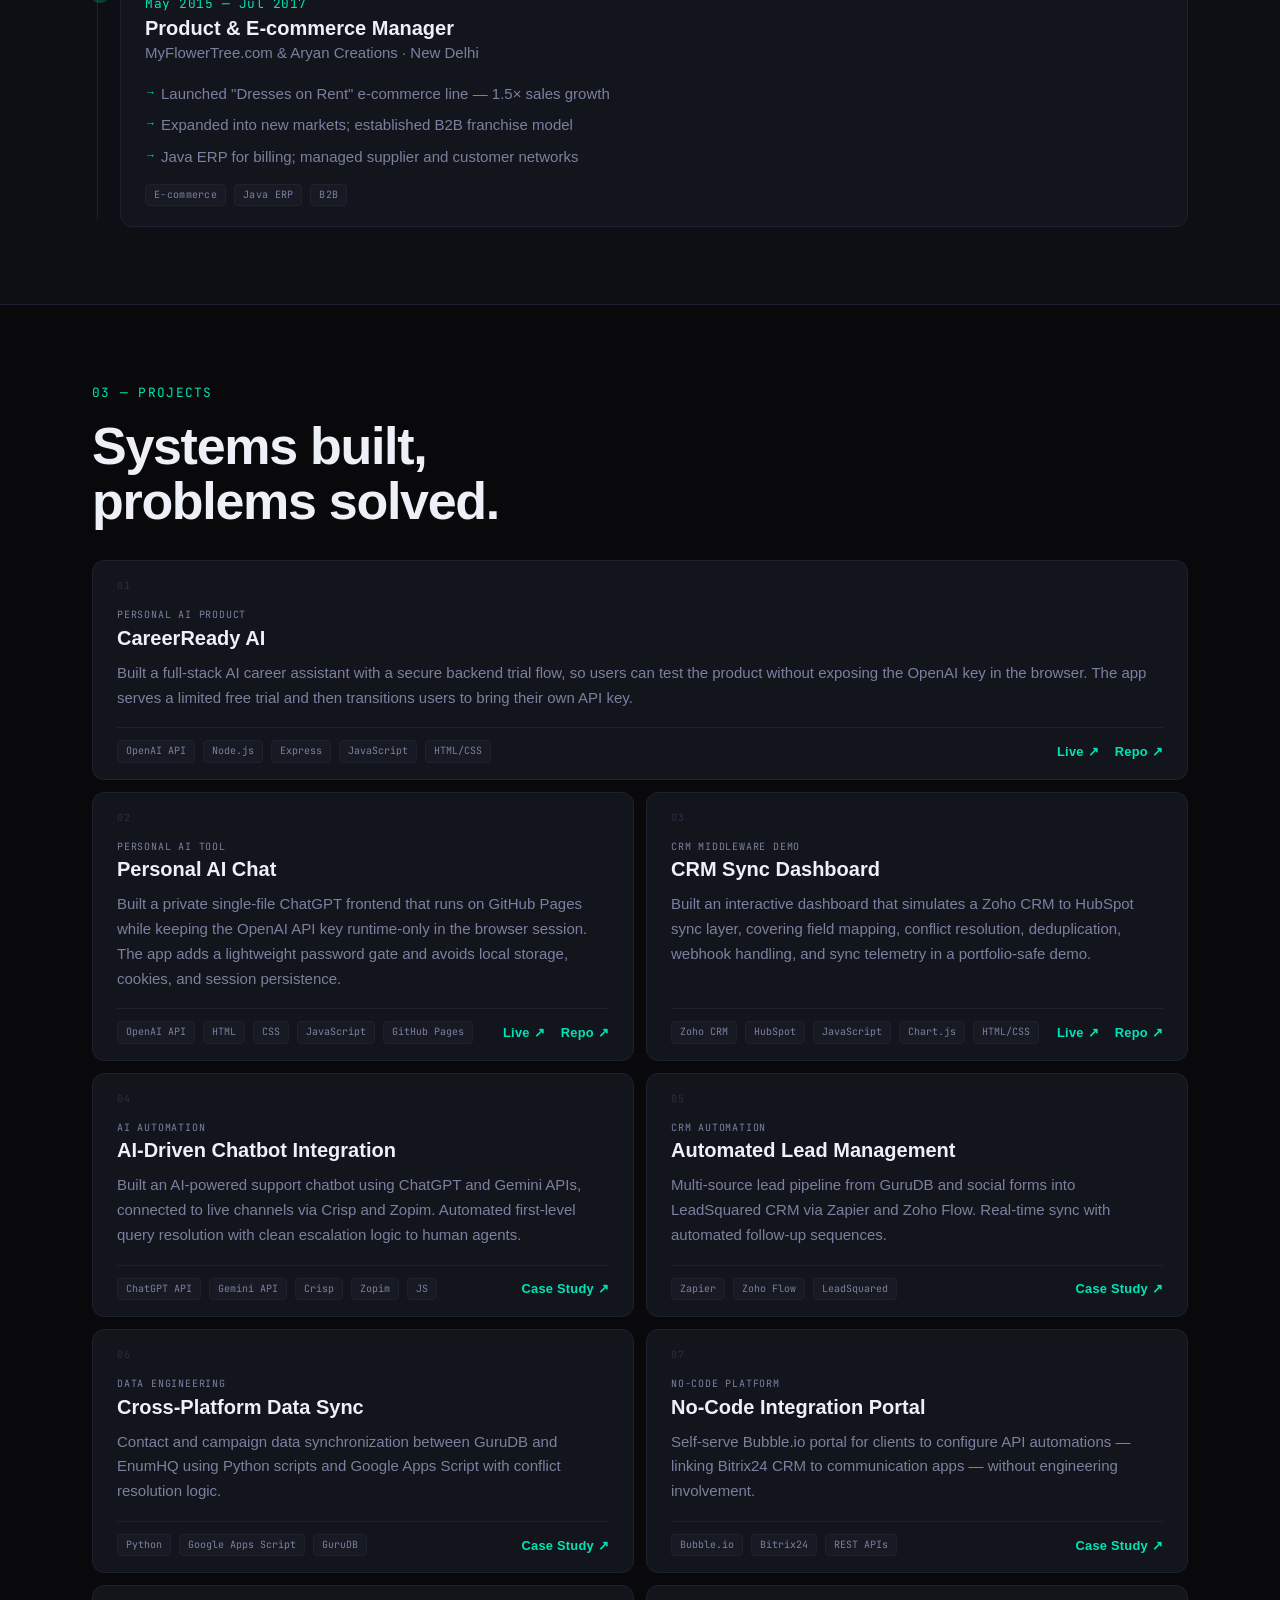
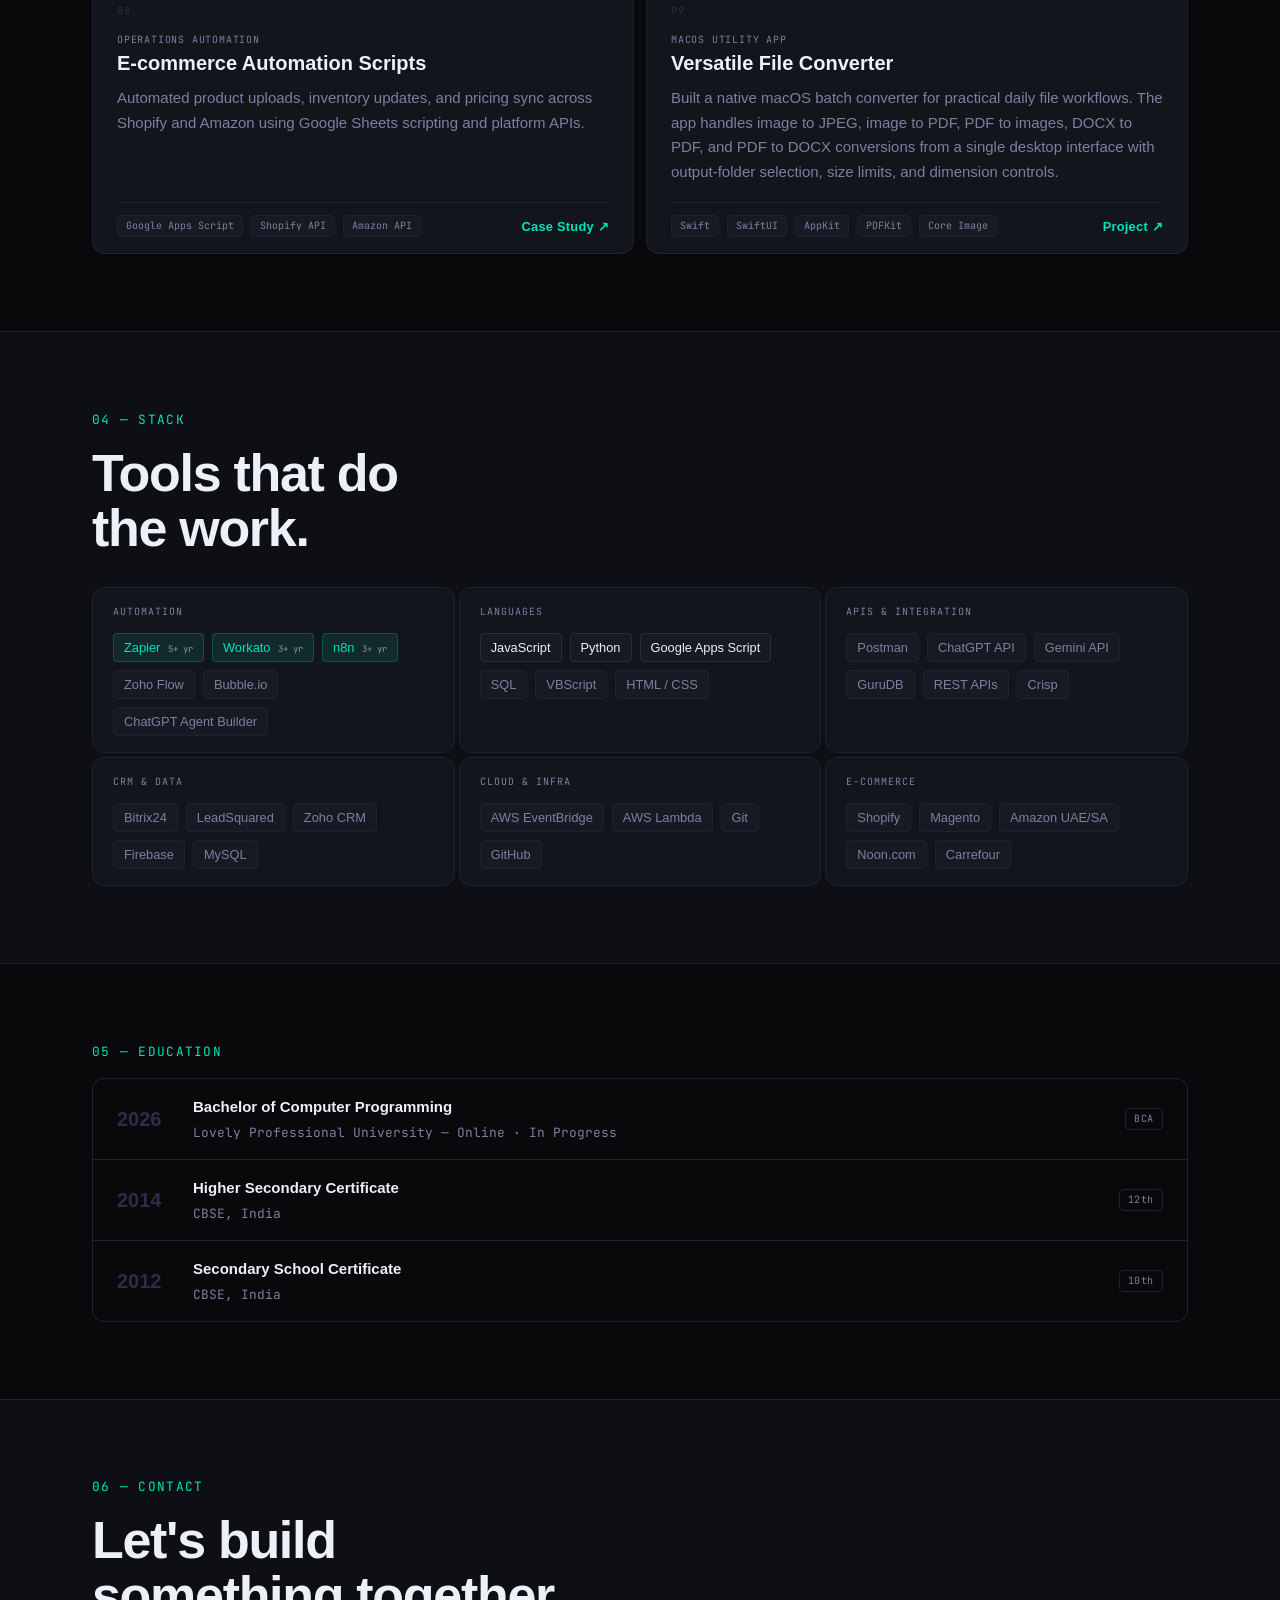
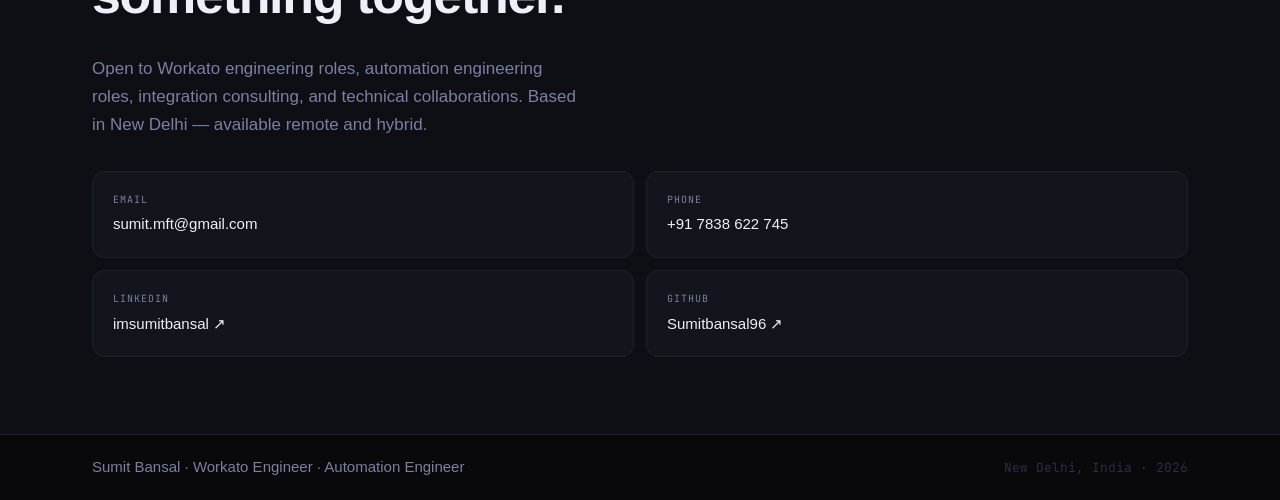
==== commit 83f1a663: "improve portfolio seo and hero layout" ====
--- a/index.html
+++ b/index.html
@@ -3,14 +3,18 @@
 <head>
   <meta charset="UTF-8" />
   <meta name="viewport" content="width=device-width, initial-scale=1.0" />
-  <title>Sumit Bansal — Workato Engineer</title>
-  <meta name="description" content="Sumit Bansal is a Workato Engineer with 12+ years of experience across API integrations, workflow automation, AI systems, CRM operations, and e-commerce execution." />
+  <title>Sumit Bansal | Workato Engineer | Automation Engineer</title>
+  <meta name="description" content="Sumit Bansal is a Workato Engineer and Automation Engineer with 12+ years of experience across Workato, API integrations, workflow automation, MCP systems, AI workflows, CRM operations, and e-commerce automation." />
   <meta name="author" content="Sumit Bansal" />
-  <meta property="og:title" content="Sumit Bansal — Workato Engineer" />
-  <meta property="og:description" content="12+ years building automation systems, API integrations, AI-driven workflows, and operational tooling." />
+  <meta property="og:title" content="Sumit Bansal | Workato Engineer | Automation Engineer" />
+  <meta property="og:description" content="12+ years building Workato automations, API integrations, MCP systems, and AI-driven operational tooling." />
   <meta property="og:type" content="website" />
   <meta property="og:url" content="https://sumitbansal96.github.io" />
+  <meta property="og:image" content="https://sumitbansal96.github.io/assets/images/sumit-bansal-portrait.jpg" />
+  <meta name="twitter:card" content="summary_large_image" />
+  <meta name="robots" content="index,follow" />
   <link rel="canonical" href="https://sumitbansal96.github.io" />
+  <link rel="icon" href="/favicon.svg" type="image/svg+xml" />
 
   <link href="https://api.fontshare.com/v2/css?f[]=cabinet-grotesk@400,500,700,800&f[]=satoshi@400,500,700&display=swap" rel="stylesheet" />
   <link rel="preconnect" href="https://fonts.googleapis.com" />
@@ -18,7 +22,7 @@
   <link href="https://fonts.googleapis.com/css2?family=JetBrains+Mono:wght@400;500&display=swap" rel="stylesheet" />
   <link rel="stylesheet" href="assets/css/style.css" />
 
-  <script type="application/ld+json">{"@context":"https://schema.org","@type":"Person","name":"Sumit Bansal","jobTitle":"Workato Engineer","email":"sumit.mft@gmail.com","url":"https://sumitbansal96.github.io","sameAs":["https://github.com/Sumitbansal96","https://linkedin.com/in/imsumitbansal"]}</script>
+  <script type="application/ld+json">{"@context":"https://schema.org","@graph":[{"@type":"ProfilePage","@id":"https://sumitbansal96.github.io/#profile","url":"https://sumitbansal96.github.io","name":"Sumit Bansal | Workato Engineer | Automation Engineer","dateModified":"2026-04-26","mainEntity":{"@id":"https://sumitbansal96.github.io/#person"}},{"@type":"Person","@id":"https://sumitbansal96.github.io/#person","name":"Sumit Bansal","jobTitle":"Workato Engineer","description":"Workato Engineer and Automation Engineer focused on API integrations, workflow automation, MCP systems, AI workflows, and CRM operations.","email":"sumit.mft@gmail.com","telephone":"+917838622745","address":{"@type":"PostalAddress","addressLocality":"New Delhi","addressCountry":"IN"},"url":"https://sumitbansal96.github.io","sameAs":["https://github.com/Sumitbansal96","https://linkedin.com/in/imsumitbansal"],"knowsAbout":["Workato","Automation engineering","API integrations","Workflow automation","n8n","Zapier","Zoho Flow","MCP","ChatGPT API","Gemini API","CRM automation"]}]}</script>
 </head>
 <body>
 
@@ -82,7 +86,7 @@
     <div class="hero-copy">
       <div class="hero-tag js-reveal">
         <span class="tag-dot"></span>
-        <span class="tag-text" id="tagText">Workato Engineer</span>
+        <span class="tag-text" id="tagText">Workato · Automation · Integrations</span>
       </div>
 
       <div class="hero-heading-row js-reveal" style="--d:0.05s">
@@ -98,12 +102,13 @@
 
         <h1 class="hero-name">
           <span class="name-line" data-text="Sumit Bansal">Sumit Bansal</span>
+          <span class="hero-role-line">Workato Engineer · Automation Engineer</span>
         </h1>
       </div>
 
       <p class="hero-sub js-reveal" style="--d:0.1s">
-        12+ years building systems that connect, automate, and scale —<br>
-        API integrations, AI workflows, e-commerce operations.
+        12+ years building systems that connect, automate, and scale across<br>
+        Workato, API integrations, MCP systems, AI workflows, and operations.
       </p>
 
       <div class="hero-stats js-reveal" style="--d:0.15s">
@@ -127,7 +132,57 @@
         <a href="#projects" class="btn-primary">View Projects</a>
         <a href="#contact" class="btn-ghost">Get in Touch</a>
       </div>
-    </div>
+
+      <div class="hero-role-links js-reveal" style="--d:0.24s">
+        <a href="/workato-engineer.html" class="role-link-pill">Workato Engineer</a>
+        <a href="/automation-engineer.html" class="role-link-pill">Automation Engineer</a>
+        <a href="/integration-engineer.html" class="role-link-pill">Integration Engineer</a>
+      </div>
+    </div>
+
+    <aside class="hero-toolkit js-reveal" style="--d:0.18s" aria-label="Core stack">
+      <div class="hero-toolkit-card">
+        <div class="hero-toolkit-head">
+          <span class="hero-toolkit-kicker">Core Stack</span>
+          <span class="hero-toolkit-note">Platforms I build with most often</span>
+        </div>
+
+        <div class="hero-toolkit-group">
+          <span class="hero-toolkit-label">Automation</span>
+          <div class="hero-toolkit-pills">
+            <span>Workato</span>
+            <span>n8n</span>
+            <span>Zapier</span>
+            <span>Bubble</span>
+          </div>
+        </div>
+
+        <div class="hero-toolkit-group">
+          <span class="hero-toolkit-label">APIs</span>
+          <div class="hero-toolkit-pills">
+            <span>REST APIs</span>
+            <span>Postman</span>
+            <span>ChatGPT API</span>
+            <span>Gemini API</span>
+            <span>Claude</span>
+            <span>Perplexity Pro</span>
+          </div>
+        </div>
+
+        <div class="hero-toolkit-group">
+          <span class="hero-toolkit-label">Systems</span>
+          <div class="hero-toolkit-pills">
+            <span>MCP</span>
+            <span>LeadSquared</span>
+            <span>Bitrix24</span>
+            <span>Zoho Flow</span>
+            <span>Salesforce</span>
+            <span>HubSpot</span>
+            <span>Shopify MCP</span>
+          </div>
+        </div>
+      </div>
+    </aside>
   </div>
 
   <div class="hero-stack-ticker" aria-hidden="true">
@@ -582,7 +637,7 @@
   <div class="wrap">
     <div class="sec-label js-reveal">06 — Contact</div>
     <h2 class="sec-title js-reveal" style="--d:0.05s">Let's build<br>something together.</h2>
-    <p class="contact-sub js-reveal" style="--d:0.1s">Open to automation engineering roles, integration consulting, and technical collaborations. Based in New Delhi — available remote and hybrid.</p>
+    <p class="contact-sub js-reveal" style="--d:0.1s">Open to Workato engineering roles, automation engineering roles, integration consulting, and technical collaborations. Based in New Delhi — available remote and hybrid.</p>
 
     <div class="contact-grid js-reveal" style="--d:0.15s">
       <a href="mailto:sumit.mft@gmail.com" class="cc">
@@ -609,7 +664,7 @@
 
 <footer class="footer">
   <div class="wrap footer-inner">
-    <span class="footer-name">Sumit Bansal · Automation &amp; Solutions Engineer</span>
+    <span class="footer-name">Sumit Bansal · Workato Engineer · Automation Engineer</span>
     <span class="footer-loc">New Delhi, India · <span id="yr"></span></span>
   </div>
 </footer>
--- a/assets/css/style.css
+++ b/assets/css/style.css
@@ -300,7 +300,18 @@
 
 .hero-content {
   position: relative; z-index: 2;
-  max-width: 760px;
+  width: min(1180px, 100%);
+  margin: 0 auto;
+  display: grid;
+  grid-template-columns: minmax(0, 760px) minmax(280px, 340px);
+  gap: clamp(2rem, 4vw, 4.5rem);
+  align-items: center;
+}
+@media (max-width: 1080px) {
+  .hero-content {
+    width: 100%;
+    grid-template-columns: 1fr;
+  }
 }
 
 .hero-copy {
@@ -344,9 +355,9 @@
 
 .hero-name {
   font-size: var(--text-2xl);
-  font-weight: 800;
-  letter-spacing: -0.035em;
-  line-height: 1;
+  font-weight: 700;
+  letter-spacing: -0.03em;
+  line-height: 0.98;
   color: var(--text);
   position: relative;
   overflow: hidden;
@@ -358,14 +369,25 @@
   display: block;
   transform: translateY(100%);
   opacity: 0;
+  text-wrap: pretty;
   transition: transform 0.9s var(--ease), opacity 0.7s var(--ease);
 }
 .name-line.visible { transform: translateY(0); opacity: 1; }
+.hero-role-line {
+  display: block;
+  margin-top: var(--sp-3);
+  font-family: var(--font-mono);
+  font-size: clamp(0.75rem, 0.68rem + 0.34vw, 0.94rem);
+  font-weight: 500;
+  letter-spacing: 0.12em;
+  text-transform: uppercase;
+  color: color-mix(in srgb, var(--muted) 88%, var(--accent));
+}
 
 .hero-sub {
   font-size: var(--text-md);
   color: var(--muted);
-  line-height: 1.6;
+  line-height: 1.7;
   max-width: 52ch;
   margin-bottom: var(--sp-8);
 }
@@ -420,15 +442,118 @@
 }
 
 .hero-actions { display: flex; flex-wrap: wrap; gap: var(--sp-3); }
+.hero-role-links {
+  display: flex;
+  flex-wrap: wrap;
+  gap: var(--sp-3);
+  margin-top: var(--sp-5);
+}
+.role-link-pill {
+  display: inline-flex;
+  align-items: center;
+  padding: var(--sp-2) var(--sp-4);
+  font-size: var(--text-xs);
+  font-weight: 600;
+  color: var(--text);
+  background: color-mix(in srgb, var(--accent) 8%, var(--bg-3));
+  border: 1px solid color-mix(in srgb, var(--accent) 20%, var(--border));
+  border-radius: 999px;
+  transition: border-color 0.25s, background 0.25s, transform 0.25s, color 0.25s;
+}
+.role-link-pill:hover {
+  color: var(--accent);
+  border-color: color-mix(in srgb, var(--accent) 46%, var(--border-2));
+  background: color-mix(in srgb, var(--accent) 12%, var(--bg-3));
+  transform: translateY(-2px);
+}
+.hero-toolkit {
+  display: flex;
+  justify-content: flex-end;
+}
+@media (max-width: 1080px) {
+  .hero-toolkit { display: none; }
+}
+.hero-toolkit-card {
+  width: min(100%, 340px);
+  padding: var(--sp-6);
+  border-radius: 22px;
+  border: 1px solid color-mix(in srgb, var(--accent) 16%, var(--border));
+  background:
+    linear-gradient(180deg, color-mix(in srgb, var(--bg-3) 92%, transparent), color-mix(in srgb, var(--bg-2) 96%, transparent)),
+    radial-gradient(circle at top right, color-mix(in srgb, var(--accent) 14%, transparent), transparent 38%);
+  box-shadow:
+    0 20px 44px rgba(0,0,0,0.16),
+    0 0 0 1px rgba(255,255,255,0.025) inset;
+}
+.hero-toolkit-head {
+  display: flex;
+  flex-direction: column;
+  gap: 6px;
+  margin-bottom: var(--sp-5);
+}
+.hero-toolkit-kicker {
+  font-family: var(--font-mono);
+  font-size: var(--text-xs);
+  color: var(--accent);
+  text-transform: uppercase;
+  letter-spacing: 0.12em;
+}
+.hero-toolkit-note {
+  font-size: var(--text-sm);
+  color: var(--muted);
+  line-height: 1.6;
+}
+.hero-toolkit-group + .hero-toolkit-group {
+  margin-top: var(--sp-5);
+  padding-top: var(--sp-5);
+  border-top: 1px solid var(--border);
+}
+.hero-toolkit-label {
+  display: inline-block;
+  margin-bottom: var(--sp-3);
+  font-family: var(--font-mono);
+  font-size: 10px;
+  color: var(--faint);
+  text-transform: uppercase;
+  letter-spacing: 0.12em;
+}
+.hero-toolkit-pills {
+  display: flex;
+  flex-wrap: wrap;
+  gap: var(--sp-2);
+}
+.hero-toolkit-pills span {
+  display: inline-flex;
+  align-items: center;
+  padding: 4px 10px;
+  font-size: var(--text-xs);
+  font-weight: 600;
+  color: color-mix(in srgb, var(--text) 90%, var(--accent));
+  background: color-mix(in srgb, var(--surface) 90%, transparent);
+  border: 1px solid color-mix(in srgb, var(--accent) 14%, var(--border));
+  border-radius: 999px;
+  box-shadow: 0 1px 0 rgba(255,255,255,0.02) inset;
+  transition: transform 0.22s var(--ease), color 0.22s var(--ease), background 0.22s var(--ease), border-color 0.22s var(--ease), box-shadow 0.22s var(--ease);
+}
+.hero-toolkit-pills span:hover {
+  color: var(--accent);
+  background: color-mix(in srgb, var(--accent) 14%, var(--surface));
+  border-color: color-mix(in srgb, var(--accent) 42%, var(--border-2));
+  box-shadow:
+    0 10px 22px rgba(0,0,0,0.14),
+    0 0 0 1px color-mix(in srgb, var(--accent) 18%, transparent) inset;
+  transform: translateY(-2px) scale(1.03);
+}
 
 .hero-avatar {
   flex: 0 0 auto;
+  align-self: flex-start;
 }
 
 .hero-avatar-frame {
   position: relative;
-  width: clamp(3.8rem, calc(var(--text-2xl) * 0.94), 5.2rem);
-  height: clamp(3.8rem, calc(var(--text-2xl) * 0.94), 5.2rem);
+  width: clamp(4.2rem, calc(var(--text-2xl) * 1.02), 5.8rem);
+  height: clamp(4.2rem, calc(var(--text-2xl) * 1.02), 5.8rem);
   padding: 4px;
   border-radius: 50%;
   overflow: hidden;
@@ -471,8 +596,8 @@
 
 @media (max-width: 640px) {
   .hero-avatar-frame {
-    width: clamp(3.4rem, 14.5vw, 4.2rem);
-    height: clamp(3.4rem, 14.5vw, 4.2rem);
+    width: clamp(3.7rem, 15.2vw, 4.5rem);
+    height: clamp(3.7rem, 15.2vw, 4.5rem);
     padding: 3px;
   }
 }
@@ -1081,3 +1206,137 @@
 }
 .footer-name { font-size: var(--text-sm); font-weight: 500; color: var(--muted); }
 .footer-loc { font-family: var(--font-mono); font-size: var(--text-xs); color: var(--faint); }
+
+/* ─── ROLE PAGES ───────────────────────────────────── */
+.page-hero {
+  position: relative;
+  overflow: hidden;
+  padding-block: clamp(5.5rem, 10vw, 7.5rem) clamp(3rem, 6vw, 4.5rem);
+  border-bottom: 1px solid var(--border);
+  background:
+    radial-gradient(circle at top right, color-mix(in srgb, var(--accent) 14%, transparent), transparent 34%),
+    radial-gradient(circle at bottom left, color-mix(in srgb, var(--accent) 10%, transparent), transparent 30%),
+    linear-gradient(180deg, color-mix(in srgb, var(--bg-2) 88%, transparent), var(--bg));
+}
+.page-hero .wrap {
+  position: relative;
+  z-index: 1;
+}
+.crumbs {
+  display: flex;
+  flex-wrap: wrap;
+  gap: var(--sp-2);
+  align-items: center;
+  margin-bottom: var(--sp-5);
+  font-family: var(--font-mono);
+  font-size: var(--text-xs);
+  color: var(--muted);
+  letter-spacing: 0.05em;
+}
+.crumbs a {
+  color: var(--muted);
+  transition: color 0.2s;
+}
+.crumbs a:hover { color: var(--accent); }
+.crumbs-sep { color: var(--faint); }
+.page-kicker {
+  display: inline-flex;
+  align-items: center;
+  gap: var(--sp-2);
+  margin-bottom: var(--sp-5);
+  padding: var(--sp-2) var(--sp-3);
+  font-family: var(--font-mono);
+  font-size: var(--text-xs);
+  color: var(--accent);
+  background: var(--accent-s);
+  border: 1px solid var(--accent-g);
+  border-radius: var(--r-sm);
+}
+.page-title {
+  font-size: clamp(2.25rem, 1.4rem + 4.3vw, 4.6rem);
+  font-weight: 800;
+  letter-spacing: -0.035em;
+  margin-bottom: var(--sp-5);
+}
+.page-lead {
+  max-width: 62ch;
+  font-size: var(--text-md);
+  color: var(--muted);
+  line-height: 1.75;
+}
+.page-actions {
+  display: flex;
+  flex-wrap: wrap;
+  gap: var(--sp-3);
+  margin-top: var(--sp-6);
+}
+.page-grid {
+  display: grid;
+  grid-template-columns: repeat(2, minmax(0, 1fr));
+  gap: var(--sp-3);
+}
+@media (max-width: 860px) {
+  .page-grid { grid-template-columns: 1fr; }
+}
+.page-card {
+  background: var(--bg-3);
+  border: 1px solid var(--border);
+  border-radius: var(--r-lg);
+  padding: var(--sp-5) var(--sp-6);
+}
+.page-card h2,
+.page-card h3 {
+  font-size: var(--text-md);
+  margin-bottom: var(--sp-4);
+}
+.page-card p + p { margin-top: var(--sp-3); }
+.page-list {
+  list-style: none;
+  display: flex;
+  flex-direction: column;
+  gap: var(--sp-3);
+}
+.page-list li {
+  color: var(--muted);
+  line-height: 1.7;
+  padding-left: var(--sp-4);
+  position: relative;
+}
+.page-list li::before {
+  content: '→';
+  position: absolute;
+  left: 0;
+  top: 1px;
+  color: var(--accent);
+  font-size: 11px;
+}
+.page-pills {
+  display: flex;
+  flex-wrap: wrap;
+  gap: var(--sp-2);
+}
+.page-pills span,
+.page-pills a {
+  display: inline-flex;
+  align-items: center;
+  padding: 3px 10px;
+  font-family: var(--font-mono);
+  font-size: 10px;
+  color: var(--muted);
+  background: var(--surface);
+  border: 1px solid var(--border);
+  border-radius: 999px;
+}
+.page-pills a:hover {
+  color: var(--accent);
+  border-color: var(--accent);
+  background: var(--accent-s);
+}
+.page-note {
+  margin-top: var(--sp-6);
+  padding: var(--sp-4) var(--sp-5);
+  border: 1px solid color-mix(in srgb, var(--accent) 22%, var(--border));
+  border-radius: var(--r-lg);
+  background: color-mix(in srgb, var(--accent) 6%, var(--bg-3));
+  color: var(--muted);
+}
